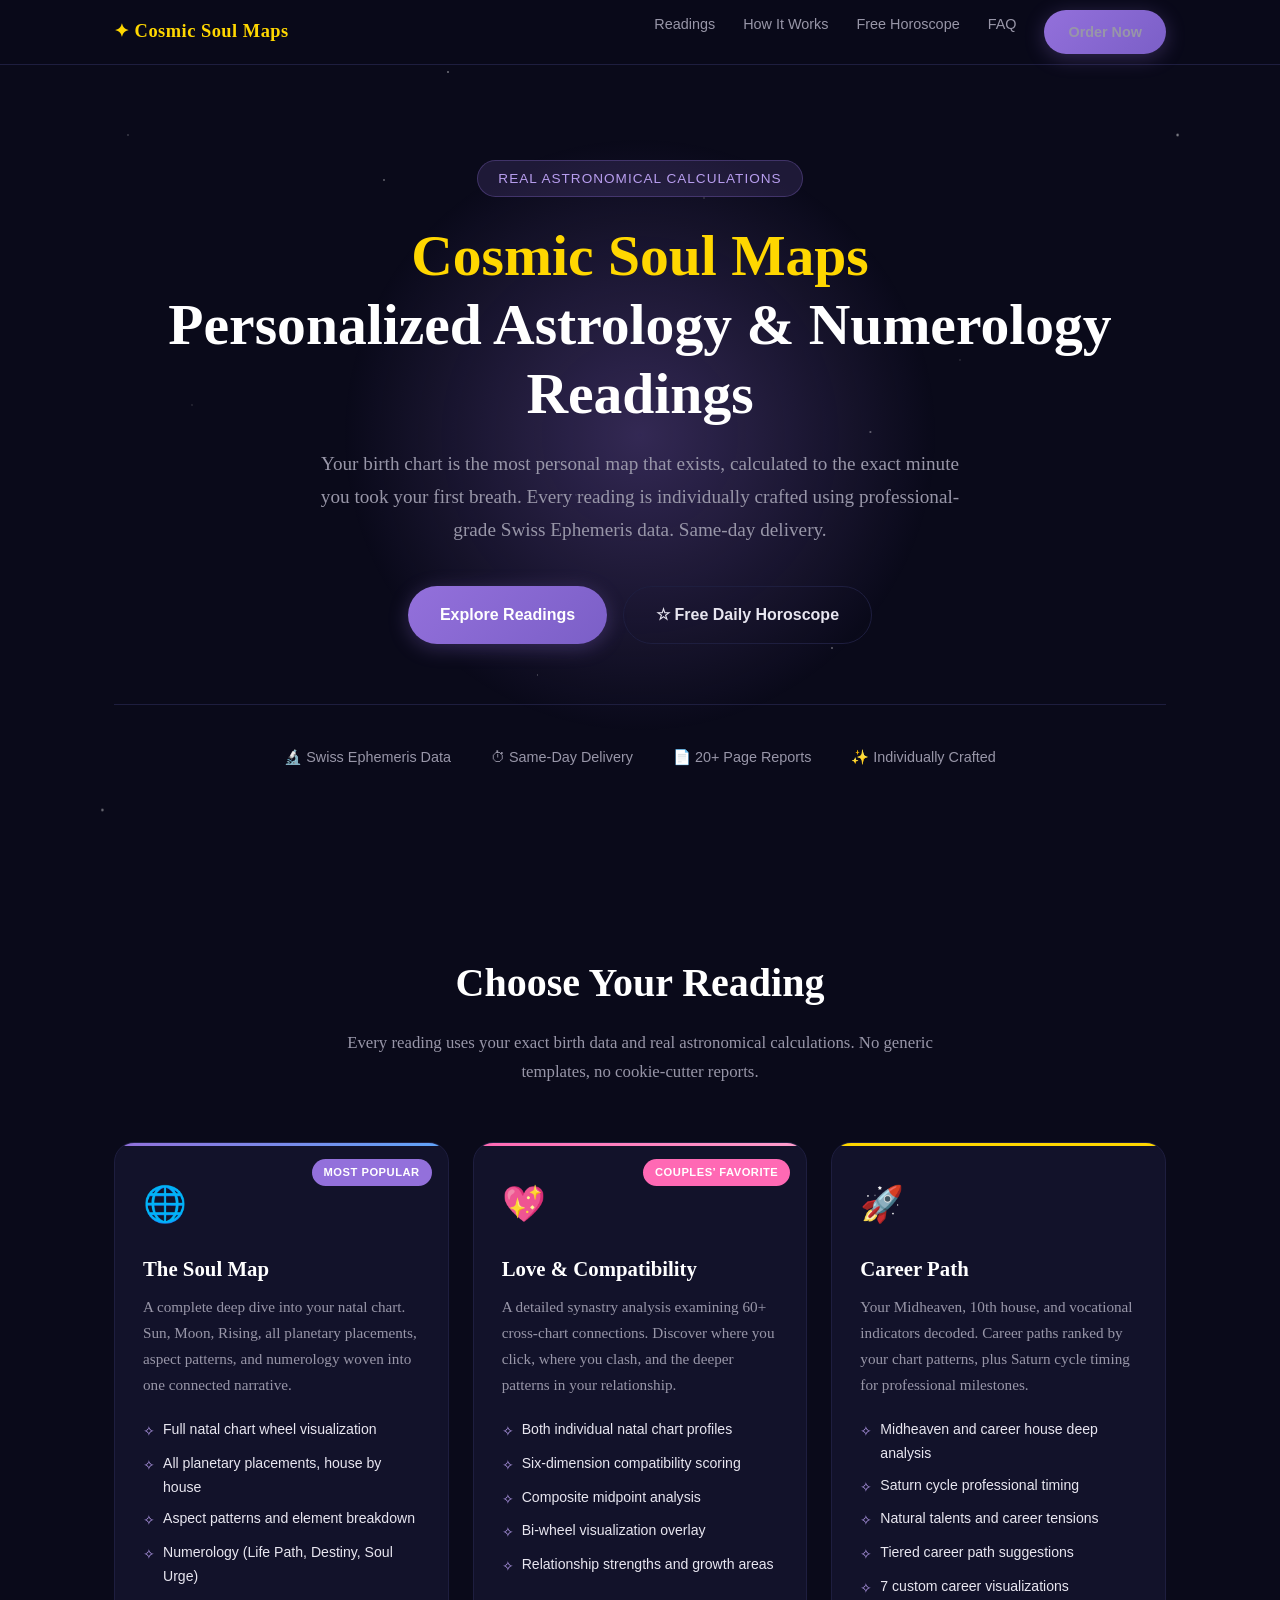
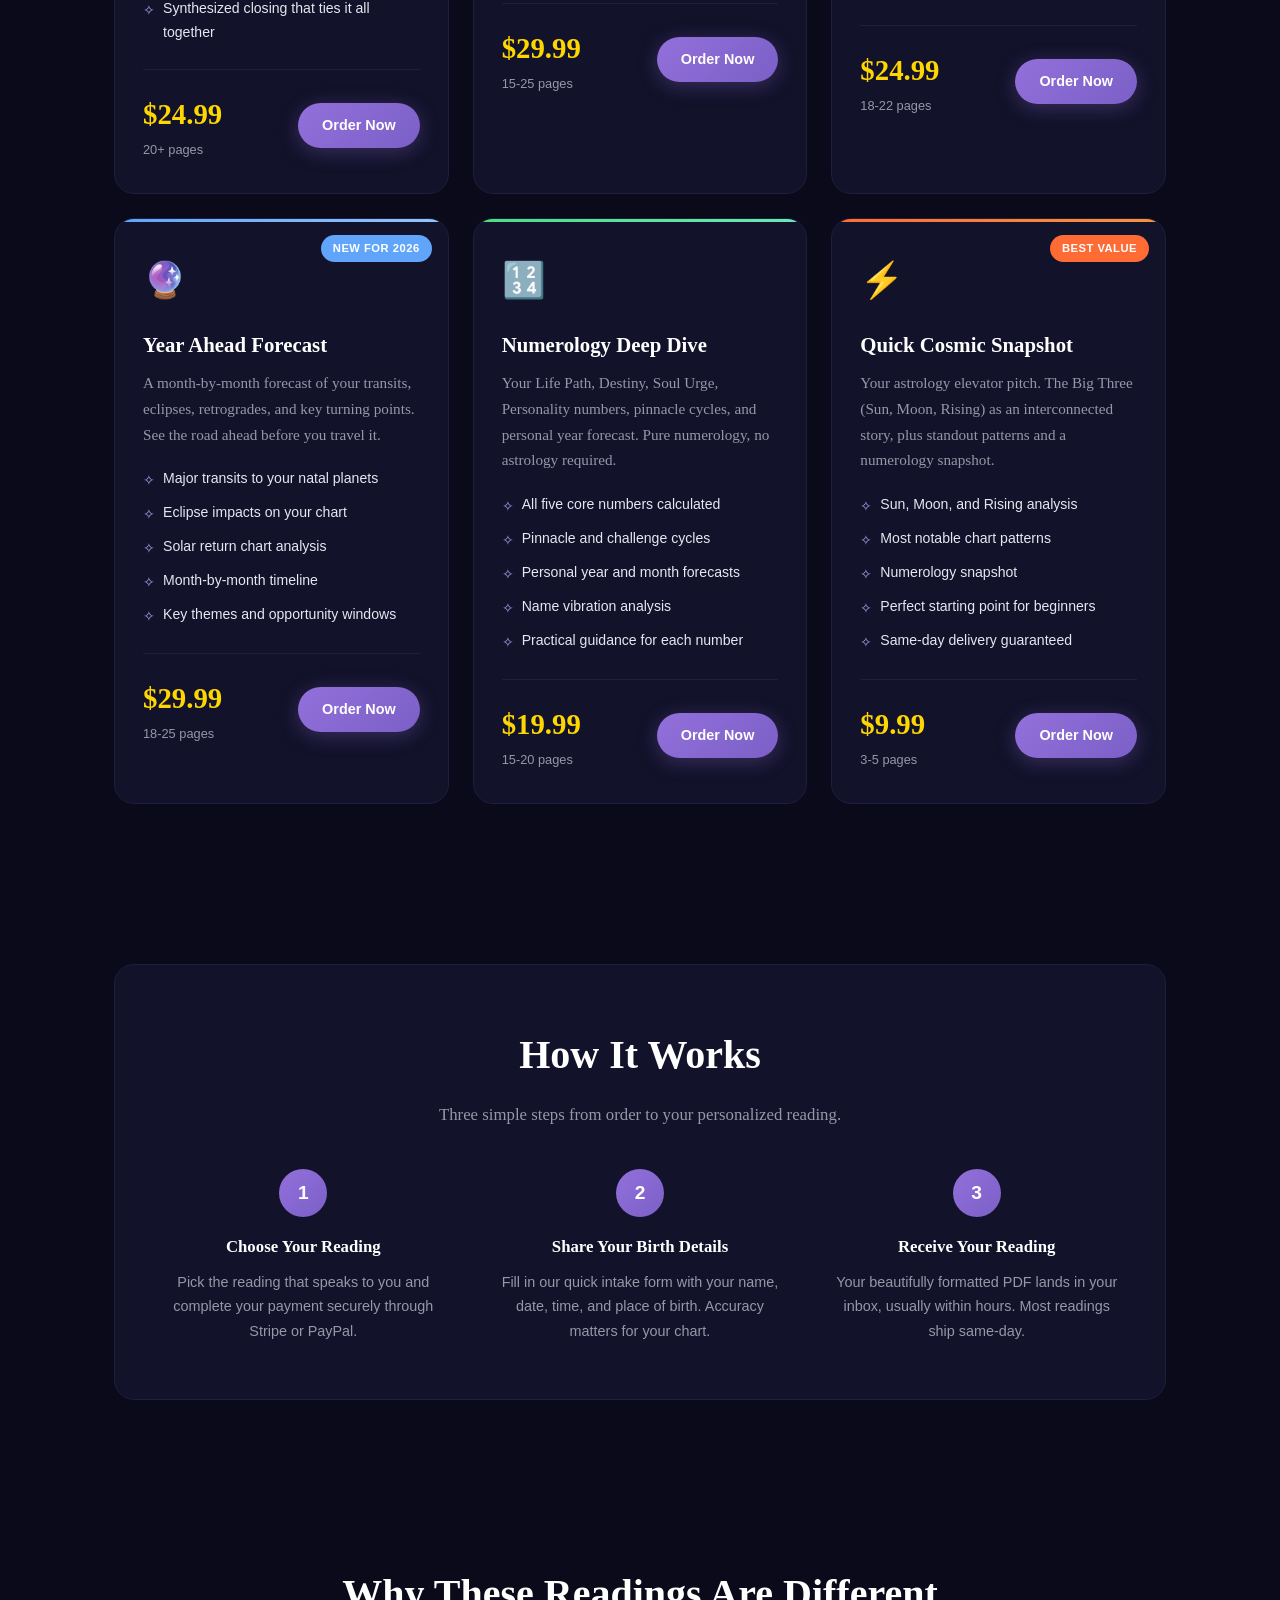
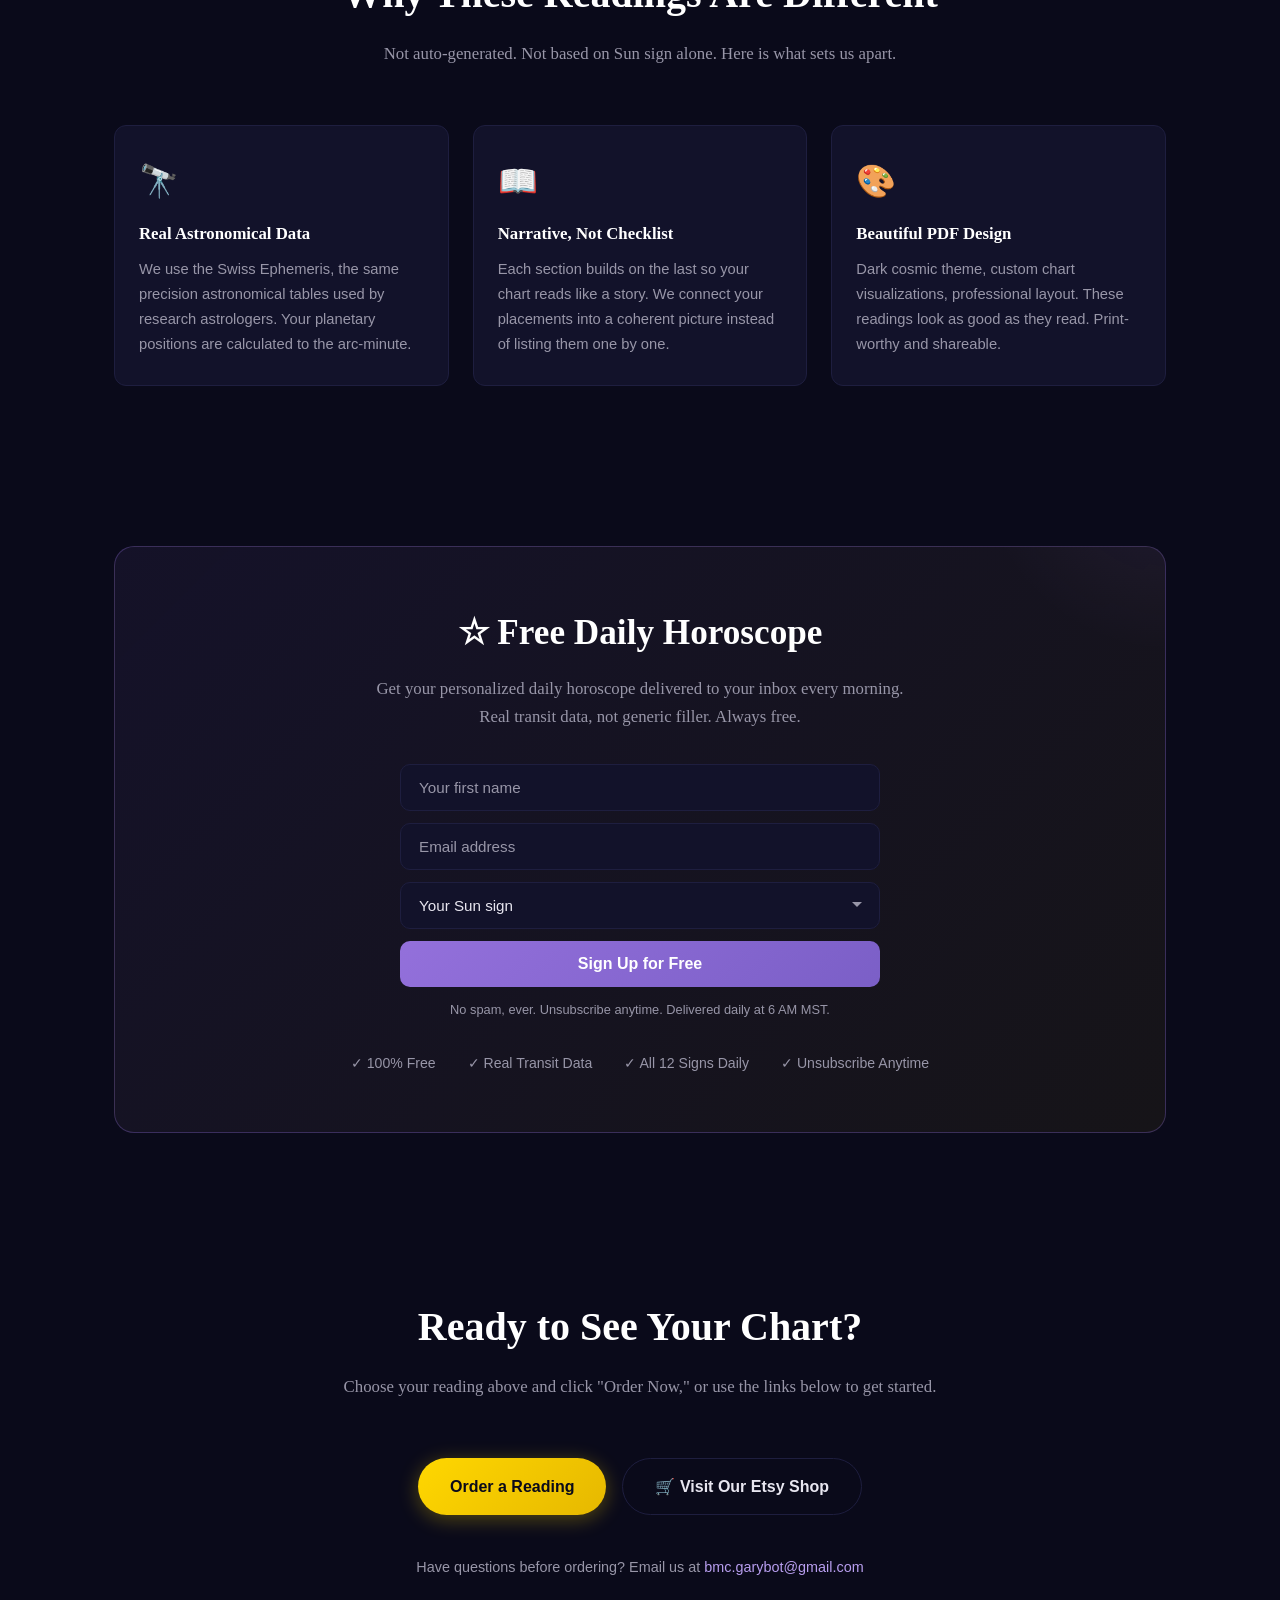
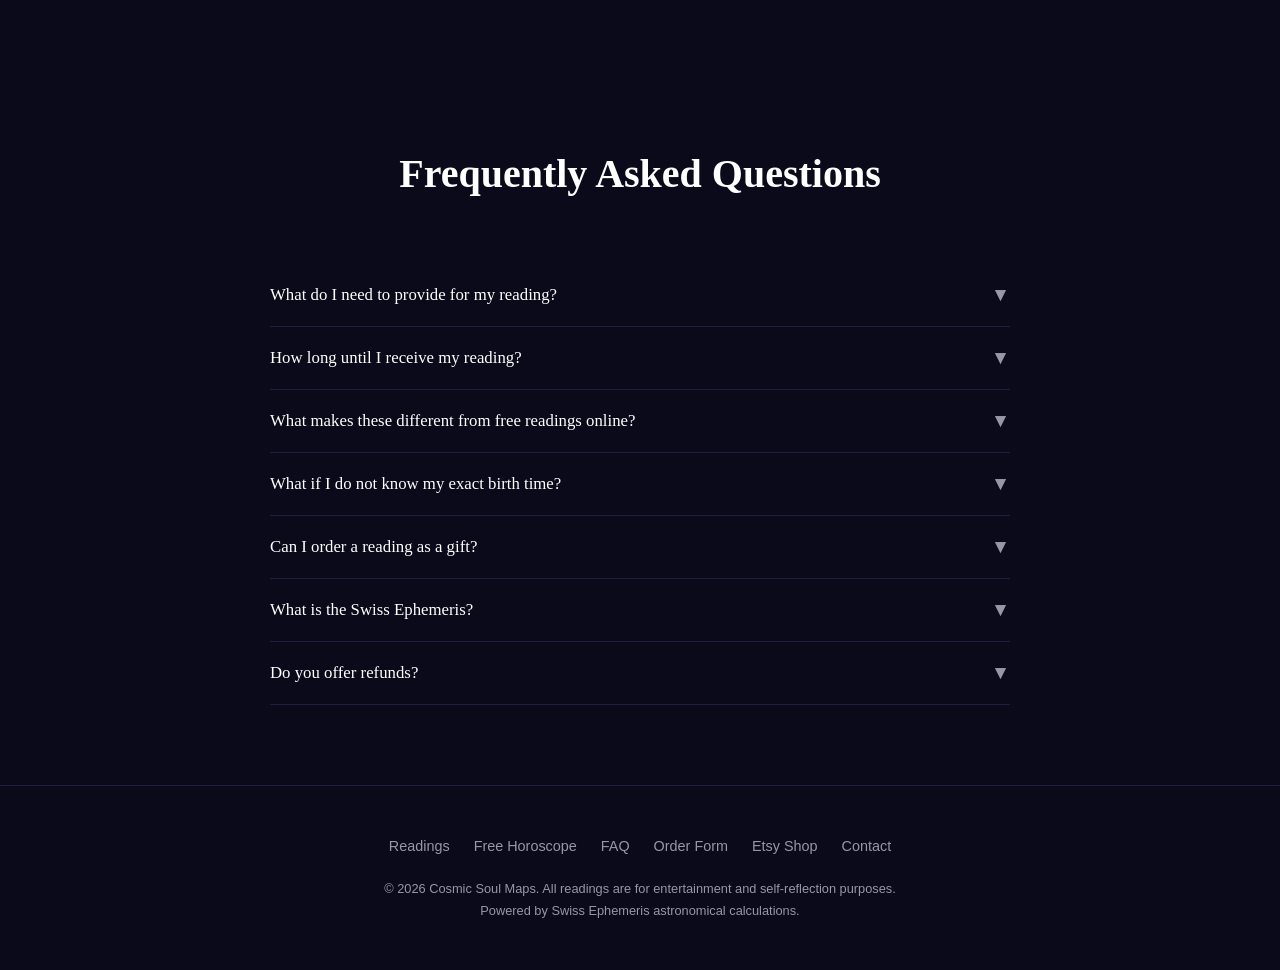
==== index.html @ 7f2060e8 "Fix: restore Etsy shop links (were incorrectly replaced with PayPal)" ====
<!DOCTYPE html>
<html lang="en">
<head>
    <meta charset="UTF-8">
    <meta name="viewport" content="width=device-width, initial-scale=1.0">
    <title>Cosmic Soul Maps | Personalized Astrology &amp; Numerology Readings</title>
    <meta name="description" content="Professional personalized astrology and numerology readings crafted with real Swiss Ephemeris calculations. Birth chart, career, love compatibility, year ahead forecasts, and numerology deep dives. Same-day PDF delivery.">
    <meta name="keywords" content="birth chart reading, natal chart reading, astrology reading, personalized birth chart, synastry reading, love compatibility astrology, career astrology reading, numerology reading, life path number, year ahead forecast, 2026 astrology, same day astrology reading">
    <meta name="author" content="Cosmic Soul Maps">
    <meta name="robots" content="index, follow">
    <meta property="og:title" content="Cosmic Soul Maps | Personalized Astrology &amp; Numerology Readings">
    <meta property="og:description" content="Professionally crafted, same-day personalized readings using real astronomical calculations.">
    <meta property="og:type" content="website">
    <meta property="og:url" content="https://bmcgarybot.github.io">
    <meta name="twitter:card" content="summary_large_image">
    <link rel="canonical" href="https://bmcgarybot.github.io">
    <script type="application/ld+json">{"@context":"https://schema.org","@type":"LocalBusiness","name":"Cosmic Soul Maps","url":"https://bmcgarybot.github.io","priceRange":"$9.99-$29.99"}</script>
    <link rel="stylesheet" href="style.css">
</head>
<body>
<div class="stars"></div>
<nav class="nav" id="nav">
    <div class="nav-inner">
        <a href="#" class="nav-logo">&#10022; Cosmic Soul Maps</a>
        <button class="nav-toggle" onclick="document.querySelector('.nav-links').classList.toggle('active')" aria-label="Menu">&#9776;</button>
        <ul class="nav-links">
            <li><a href="#readings">Readings</a></li>
            <li><a href="#how-it-works">How It Works</a></li>
            <li><a href="#horoscope">Free Horoscope</a></li>
            <li><a href="#faq">FAQ</a></li>
            <li><a href="#order" class="btn btn-primary btn-sm">Order Now</a></li>
        </ul>
    </div>
</nav>

<section class="hero">
    <div class="container">
        <div class="hero-badge">Real Astronomical Calculations</div>
        <h1><span class="gold">Cosmic Soul Maps</span><br>Personalized Astrology &amp; Numerology Readings</h1>
        <p class="hero-desc">Your birth chart is the most personal map that exists, calculated to the exact minute you took your first breath. Every reading is individually crafted using professional-grade Swiss Ephemeris data. Same-day delivery.</p>
        <div class="hero-cta">
            <a href="#readings" class="btn btn-primary">Explore Readings</a>
            <a href="#horoscope" class="btn btn-secondary">&#9734; Free Daily Horoscope</a>
        </div>
        <div class="trust-bar">
            <div class="trust-item">&#128300; Swiss Ephemeris Data</div>
            <div class="trust-item">&#9201; Same-Day Delivery</div>
            <div class="trust-item">&#128196; 20+ Page Reports</div>
            <div class="trust-item">&#10024; Individually Crafted</div>
        </div>
    </div>
</section>

<section id="readings">
<div class="container">
    <div class="section-header">
        <h2>Choose Your Reading</h2>
        <p>Every reading uses your exact birth data and real astronomical calculations. No generic templates, no cookie-cutter reports.</p>
    </div>
    <div class="products-grid">
        <div class="pc natal">
            <span class="badge badge-popular">Most Popular</span>
            <div class="pc-icon">&#127760;</div>
            <h3>The Soul Map</h3>
            <p class="pc-desc">A complete deep dive into your natal chart. Sun, Moon, Rising, all planetary placements, aspect patterns, and numerology woven into one connected narrative.</p>
            <ul class="pc-features">
                <li>Full natal chart wheel visualization</li>
                <li>All planetary placements, house by house</li>
                <li>Aspect patterns and element breakdown</li>
                <li>Numerology (Life Path, Destiny, Soul Urge)</li>
                <li>Synthesized closing that ties it all together</li>
            </ul>
            <div class="pc-footer">
                <div><span class="price">$24.99</span><div class="pages">20+ pages</div></div>
                <a href="#order" class="btn btn-primary btn-sm">Order Now</a>
            </div>
        </div>

        <div class="pc love">
            <span class="badge badge-couple">Couples&rsquo; Favorite</span>
            <div class="pc-icon">&#128150;</div>
            <h3>Love &amp; Compatibility</h3>
            <p class="pc-desc">A detailed synastry analysis examining 60+ cross-chart connections. Discover where you click, where you clash, and the deeper patterns in your relationship.</p>
            <ul class="pc-features">
                <li>Both individual natal chart profiles</li>
                <li>Six-dimension compatibility scoring</li>
                <li>Composite midpoint analysis</li>
                <li>Bi-wheel visualization overlay</li>
                <li>Relationship strengths and growth areas</li>
            </ul>
            <div class="pc-footer">
                <div><span class="price">$29.99</span><div class="pages">15-25 pages</div></div>
                <a href="#order" class="btn btn-primary btn-sm">Order Now</a>
            </div>
        </div>

        <div class="pc career">
            <div class="pc-icon">&#128640;</div>
            <h3>Career Path</h3>
            <p class="pc-desc">Your Midheaven, 10th house, and vocational indicators decoded. Career paths ranked by your chart patterns, plus Saturn cycle timing for professional milestones.</p>
            <ul class="pc-features">
                <li>Midheaven and career house deep analysis</li>
                <li>Saturn cycle professional timing</li>
                <li>Natural talents and career tensions</li>
                <li>Tiered career path suggestions</li>
                <li>7 custom career visualizations</li>
            </ul>
            <div class="pc-footer">
                <div><span class="price">$24.99</span><div class="pages">18-22 pages</div></div>
                <a href="#order" class="btn btn-primary btn-sm">Order Now</a>
            </div>
        </div>

        <div class="pc forecast">
            <span class="badge badge-new">New for 2026</span>
            <div class="pc-icon">&#128302;</div>
            <h3>Year Ahead Forecast</h3>
            <p class="pc-desc">A month-by-month forecast of your transits, eclipses, retrogrades, and key turning points. See the road ahead before you travel it.</p>
            <ul class="pc-features">
                <li>Major transits to your natal planets</li>
                <li>Eclipse impacts on your chart</li>
                <li>Solar return chart analysis</li>
                <li>Month-by-month timeline</li>
                <li>Key themes and opportunity windows</li>
            </ul>
            <div class="pc-footer">
                <div><span class="price">$29.99</span><div class="pages">18-25 pages</div></div>
                <a href="#order" class="btn btn-primary btn-sm">Order Now</a>
            </div>
        </div>

        <div class="pc numerology">
            <div class="pc-icon">&#128290;</div>
            <h3>Numerology Deep Dive</h3>
            <p class="pc-desc">Your Life Path, Destiny, Soul Urge, Personality numbers, pinnacle cycles, and personal year forecast. Pure numerology, no astrology required.</p>
            <ul class="pc-features">
                <li>All five core numbers calculated</li>
                <li>Pinnacle and challenge cycles</li>
                <li>Personal year and month forecasts</li>
                <li>Name vibration analysis</li>
                <li>Practical guidance for each number</li>
            </ul>
            <div class="pc-footer">
                <div><span class="price">$19.99</span><div class="pages">15-20 pages</div></div>
                <a href="#order" class="btn btn-primary btn-sm">Order Now</a>
            </div>
        </div>

        <div class="pc quick">
            <span class="badge badge-value">Best Value</span>
            <div class="pc-icon">&#9889;</div>
            <h3>Quick Cosmic Snapshot</h3>
            <p class="pc-desc">Your astrology elevator pitch. The Big Three (Sun, Moon, Rising) as an interconnected story, plus standout patterns and a numerology snapshot.</p>
            <ul class="pc-features">
                <li>Sun, Moon, and Rising analysis</li>
                <li>Most notable chart patterns</li>
                <li>Numerology snapshot</li>
                <li>Perfect starting point for beginners</li>
                <li>Same-day delivery guaranteed</li>
            </ul>
            <div class="pc-footer">
                <div><span class="price">$9.99</span><div class="pages">3-5 pages</div></div>
                <a href="#order" class="btn btn-primary btn-sm">Order Now</a>
            </div>
        </div>
    </div>
</div>
</section>

<section id="how-it-works">
<div class="container">
    <div class="hiw">
        <div class="section-header" style="margin-bottom:0">
            <h2>How It Works</h2>
            <p>Three simple steps from order to your personalized reading.</p>
        </div>
        <div class="steps">
            <div class="step">
                <div class="step-num">1</div>
                <h4>Choose Your Reading</h4>
                <p>Pick the reading that speaks to you and complete your payment securely through Stripe or PayPal.</p>
            </div>
            <div class="step">
                <div class="step-num">2</div>
                <h4>Share Your Birth Details</h4>
                <p>Fill in our quick intake form with your name, date, time, and place of birth. Accuracy matters for your chart.</p>
            </div>
            <div class="step">
                <div class="step-num">3</div>
                <h4>Receive Your Reading</h4>
                <p>Your beautifully formatted PDF lands in your inbox, usually within hours. Most readings ship same-day.</p>
            </div>
        </div>
    </div>
</div>
</section>

<section>
<div class="container">
    <div class="section-header">
        <h2>Why These Readings Are Different</h2>
        <p>Not auto-generated. Not based on Sun sign alone. Here is what sets us apart.</p>
    </div>
    <div class="why-grid">
        <div class="why-card">
            <div class="icon">&#128301;</div>
            <h4>Real Astronomical Data</h4>
            <p>We use the Swiss Ephemeris, the same precision astronomical tables used by research astrologers. Your planetary positions are calculated to the arc-minute.</p>
        </div>
        <div class="why-card">
            <div class="icon">&#128214;</div>
            <h4>Narrative, Not Checklist</h4>
            <p>Each section builds on the last so your chart reads like a story. We connect your placements into a coherent picture instead of listing them one by one.</p>
        </div>
        <div class="why-card">
            <div class="icon">&#127912;</div>
            <h4>Beautiful PDF Design</h4>
            <p>Dark cosmic theme, custom chart visualizations, professional layout. These readings look as good as they read. Print-worthy and shareable.</p>
        </div>
    </div>
</div>
</section>

<section id="horoscope">
<div class="container">
    <div class="hs">
        <h2>&#9734; Free Daily Horoscope</h2>
        <p class="subtitle">Get your personalized daily horoscope delivered to your inbox every morning. Real transit data, not generic filler. Always free.</p>
        <form class="hf" id="horoscopeForm" onsubmit="return submitHoroscope(event)">
            <div class="fr">
                <input type="text" name="name" placeholder="Your first name" required>
            </div>
            <div class="fr">
                <input type="email" name="email" placeholder="Email address" required>
            </div>
            <div class="fr">
                <select name="sign" required>
                    <option value="" disabled selected>Your Sun sign</option>
                    <option>Aries</option><option>Taurus</option><option>Gemini</option>
                    <option>Cancer</option><option>Leo</option><option>Virgo</option>
                    <option>Libra</option><option>Scorpio</option><option>Sagittarius</option>
                    <option>Capricorn</option><option>Aquarius</option><option>Pisces</option>
                </select>
            </div>
            <button type="submit" class="fsub" id="horoscopeBtn">Sign Up for Free</button>
            <p class="fnote">No spam, ever. Unsubscribe anytime. Delivered daily at 6 AM MST.</p>
        </form>
        <div class="fsucc" id="horoscopeSuccess">
            &#10024; You are in! Check your inbox tomorrow morning for your first personalized horoscope.
        </div>
        <div class="hperks">
            <span>&#10003; 100% Free</span>
            <span>&#10003; Real Transit Data</span>
            <span>&#10003; All 12 Signs Daily</span>
            <span>&#10003; Unsubscribe Anytime</span>
        </div>
    </div>
</div>
</section>

<section id="order">
<div class="container">
    <div class="section-header">
        <h2>Ready to See Your Chart?</h2>
        <p>Choose your reading above and click "Order Now," or use the links below to get started.</p>
    </div>
    <div style="display:flex;gap:16px;justify-content:center;flex-wrap:wrap;margin-bottom:40px">
        <a href="order.html" class="btn btn-gold">Order a Reading</a>
        <a href="https://www.etsy.com/shop/CosmicSoulMaps" target="_blank" rel="noopener" class="btn btn-secondary">&#128722; Visit Our Etsy Shop</a>
    </div>
    <p style="text-align:center;color:var(--text-dim);font-size:.9rem;font-family:-apple-system,BlinkMacSystemFont,'Segoe UI',sans-serif;">Have questions before ordering? Email us at <a href="mailto:bmc.garybot@gmail.com" style="color:var(--accent-light);text-decoration:none">bmc.garybot@gmail.com</a></p>
</div>
</section>

<section id="faq">
<div class="container">
    <div class="section-header">
        <h2>Frequently Asked Questions</h2>
    </div>
    <div class="faq-list">
        <div class="faq-item">
            <button class="faq-q" onclick="toggleFaq(this)">What do I need to provide for my reading? <span class="faq-arrow">&#9660;</span></button>
            <div class="faq-a"><div class="faq-ai">Your full birth name (first, middle, last), date of birth, exact time of birth (check your birth certificate!), and city/country of birth. For Love readings, we need the same details for both people. If you do not know your exact birth time, let us know and we will work with a noon chart.</div></div>
        </div>
        <div class="faq-item">
            <button class="faq-q" onclick="toggleFaq(this)">How long until I receive my reading? <span class="faq-arrow">&#9660;</span></button>
            <div class="faq-a"><div class="faq-ai">Most readings are delivered same-day, typically within a few hours. We guarantee delivery within 24 hours of receiving your complete birth details and payment confirmation.</div></div>
        </div>
        <div class="faq-item">
            <button class="faq-q" onclick="toggleFaq(this)">What makes these different from free readings online? <span class="faq-arrow">&#9660;</span></button>
            <div class="faq-a"><div class="faq-ai">Free online readings are auto-generated from your Sun sign alone. Our readings use your complete birth chart, calculated with the Swiss Ephemeris (professional-grade astronomical tables). Every placement, aspect, and house is analyzed and woven into a connected narrative. You get 20+ pages of personalized insight, not a paragraph of generic advice.</div></div>
        </div>
        <div class="faq-item">
            <button class="faq-q" onclick="toggleFaq(this)">What if I do not know my exact birth time? <span class="faq-arrow">&#9660;</span></button>
            <div class="faq-a"><div class="faq-ai">We can still create your reading using a noon chart (12:00 PM). Your Sun sign, planetary positions, and numerology will be accurate. The Moon sign and house placements may shift slightly, and we will note that in your reading. For the most accurate results, check your birth certificate or contact the hospital where you were born.</div></div>
        </div>
        <div class="faq-item">
            <button class="faq-q" onclick="toggleFaq(this)">Can I order a reading as a gift? <span class="faq-arrow">&#9660;</span></button>
            <div class="faq-a"><div class="faq-ai">Absolutely! Just provide the recipient's birth details instead of your own. Love &amp; Compatibility readings make especially popular anniversary, engagement, and Valentine's gifts. We can deliver the PDF to your email so you can forward it yourself.</div></div>
        </div>
        <div class="faq-item">
            <button class="faq-q" onclick="toggleFaq(this)">What is the Swiss Ephemeris? <span class="faq-arrow">&#9660;</span></button>
            <div class="faq-a"><div class="faq-ai">The Swiss Ephemeris is a high-precision astronomical calculation library developed by Astrodienst (astro.com). It computes planetary positions with arc-second accuracy going back thousands of years. It is the gold standard for professional astrological software and research. When we say your chart is calculated precisely, we mean it.</div></div>
        </div>
        <div class="faq-item">
            <button class="faq-q" onclick="toggleFaq(this)">Do you offer refunds? <span class="faq-arrow">&#9660;</span></button>
            <div class="faq-a"><div class="faq-ai">Because readings are personalized digital products created specifically for you, all sales are final. However, if you have questions about your reading or notice an error in your birth details, we are happy to clarify or correct the chart at no extra charge.</div></div>
        </div>
    </div>
</div>
</section>

<footer class="footer">
    <div class="container">
        <div class="footer-links">
            <a href="#readings">Readings</a>
            <a href="#horoscope">Free Horoscope</a>
            <a href="#faq">FAQ</a>
            <a href="order.html">Order Form</a>
            <a href="https://www.etsy.com/shop/CosmicSoulMaps" target="_blank" rel="noopener">Etsy Shop</a>
            <a href="mailto:bmc.garybot@gmail.com">Contact</a>
        </div>
        <p class="footer-copy">&copy; 2026 Cosmic Soul Maps. All readings are for entertainment and self-reflection purposes.<br>Powered by Swiss Ephemeris astronomical calculations.</p>
    </div>
</footer>

<script>
// FAQ toggle
function toggleFaq(btn) {
    const item = btn.parentElement;
    const answer = item.querySelector('.faq-a');
    const wasActive = item.classList.contains('active');
    document.querySelectorAll('.faq-item.active').forEach(i => {
        i.classList.remove('active');
        i.querySelector('.faq-a').style.maxHeight = '0';
    });
    if (!wasActive) {
        item.classList.add('active');
        answer.style.maxHeight = answer.scrollHeight + 'px';
    }
}

// Horoscope form submission (saves to Google Sheets via Apps Script)
function submitHoroscope(e) {
    e.preventDefault();
    const form = document.getElementById('horoscopeForm');
    const btn = document.getElementById('horoscopeBtn');
    const data = new FormData(form);
    btn.disabled = true;
    btn.textContent = 'Signing up...';

    // Post to Google Sheets via Apps Script web app
    const APPS_SCRIPT_URL = 'PLACEHOLDER_APPS_SCRIPT_URL';

    if (APPS_SCRIPT_URL === 'PLACEHOLDER_APPS_SCRIPT_URL') {
        // Fallback: show success and store locally until Apps Script is configured
        form.style.display = 'none';
        document.getElementById('horoscopeSuccess').style.display = 'block';
        console.log('Horoscope signup:', Object.fromEntries(data));
        return false;
    }

    fetch(APPS_SCRIPT_URL, {
        method: 'POST',
        body: data
    }).then(r => r.json()).then(result => {
        form.style.display = 'none';
        document.getElementById('horoscopeSuccess').style.display = 'block';
    }).catch(err => {
        btn.disabled = false;
        btn.textContent = 'Sign Up for Free';
        alert('Something went wrong. Please try again or email us at bmc.garybot@gmail.com');
    });
    return false;
}

// Nav scroll shadow
window.addEventListener('scroll', () => {
    document.getElementById('nav').classList.toggle('scrolled', window.scrollY > 10);
});

// Close mobile nav on link click
document.querySelectorAll('.nav-links a').forEach(a => {
    a.addEventListener('click', () => {
        document.querySelector('.nav-links').classList.remove('active');
    });
});
</script>
</body>
</html>
---- style.css ----
:root{--bg:#0a0a1a;--card-bg:#12122a;--card-border:#1e1e3f;--accent:#9370DB;--accent-light:#b89eef;--accent-glow:rgba(147,112,219,0.3);--accent-glow-strong:rgba(147,112,219,0.5);--text:#e8e6f0;--text-dim:#9896a8;--text-bright:#fff;--gold:#FFD700;--success:#4ade80;--pink:#ff69b4;--blue:#60a5fa;--fire:#ff6b35;--radius:12px;--radius-lg:20px}
*{margin:0;padding:0;box-sizing:border-box}
html{scroll-behavior:smooth}
body{font-family:'Georgia','Times New Roman',serif;background:var(--bg);color:var(--text);line-height:1.7;min-height:100vh;overflow-x:hidden}
.stars{position:fixed;top:0;left:0;right:0;bottom:0;pointer-events:none;z-index:0}
.stars::before,.stars::after{content:'';position:absolute;top:0;left:0;right:0;bottom:0}
.stars::before{background:radial-gradient(1px 1px at 10% 15%,rgba(255,255,255,.5),transparent),radial-gradient(1.5px 1.5px at 35% 8%,rgba(255,255,255,.6),transparent),radial-gradient(1px 1px at 45% 55%,rgba(255,255,255,.3),transparent),radial-gradient(1px 1px at 55% 22%,rgba(255,255,255,.4),transparent),radial-gradient(1.5px 1.5px at 65% 72%,rgba(255,255,255,.5),transparent),radial-gradient(1px 1px at 75% 40%,rgba(255,255,255,.3),transparent),radial-gradient(2px 2px at 92% 15%,rgba(255,255,255,.6),transparent);animation:twinkle 4s ease-in-out infinite alternate}
.stars::after{background:radial-gradient(1px 1px at 15% 45%,rgba(255,255,255,.3),transparent),radial-gradient(1.5px 1.5px at 30% 20%,rgba(255,255,255,.5),transparent),radial-gradient(1px 1px at 42% 75%,rgba(255,255,255,.4),transparent),radial-gradient(1.5px 1.5px at 68% 48%,rgba(255,255,255,.5),transparent),radial-gradient(2px 2px at 8% 90%,rgba(255,255,255,.5),transparent);animation:twinkle 5s ease-in-out infinite alternate-reverse}
@keyframes twinkle{0%{opacity:.6}100%{opacity:1}}
.container{position:relative;z-index:1;max-width:1100px;margin:0 auto;padding:0 24px}
section{padding:80px 0}

/* Nav */
.nav{position:fixed;top:0;left:0;right:0;z-index:100;background:rgba(10,10,26,.92);backdrop-filter:blur(12px);-webkit-backdrop-filter:blur(12px);border-bottom:1px solid var(--card-border);transition:box-shadow .3s}
.nav.scrolled{box-shadow:0 4px 30px rgba(0,0,0,.5)}
.nav-inner{max-width:1100px;margin:0 auto;padding:0 24px;display:flex;align-items:center;justify-content:space-between;height:64px}
.nav-logo{font-size:1.15rem;font-weight:bold;color:var(--gold);text-decoration:none;letter-spacing:.5px}
.nav-links{display:flex;gap:28px;list-style:none;font-family:-apple-system,BlinkMacSystemFont,'Segoe UI',sans-serif}
.nav-links a{color:var(--text-dim);text-decoration:none;font-size:.9rem;transition:color .2s}
.nav-links a:hover{color:var(--gold)}
.nav-toggle{display:none;background:none;border:none;color:var(--text);font-size:1.5rem;cursor:pointer;padding:8px}

/* Hero */
.hero{padding:160px 0 100px;text-align:center;position:relative}
.hero::before{content:'';position:absolute;top:50%;left:50%;transform:translate(-50%,-50%);width:600px;height:600px;background:radial-gradient(circle,var(--accent-glow) 0%,transparent 70%);border-radius:50%;pointer-events:none}
.hero-badge{display:inline-block;background:rgba(147,112,219,.15);border:1px solid var(--accent-glow);color:var(--accent-light);padding:6px 20px;border-radius:50px;font-size:.85rem;font-family:-apple-system,BlinkMacSystemFont,'Segoe UI',sans-serif;margin-bottom:24px;letter-spacing:1px;text-transform:uppercase}
.hero h1{font-size:clamp(2.2rem,5vw,3.6rem);line-height:1.2;color:var(--text-bright);margin-bottom:20px;position:relative}
.hero h1 .gold{color:var(--gold)}
.hero-desc{font-size:clamp(1rem,2vw,1.2rem);color:var(--text-dim);max-width:650px;margin:0 auto 40px}
.hero-cta{display:flex;gap:16px;justify-content:center;flex-wrap:wrap}

/* Buttons */
.btn{display:inline-flex;align-items:center;gap:8px;padding:14px 32px;border-radius:50px;font-size:1rem;font-family:-apple-system,BlinkMacSystemFont,'Segoe UI',sans-serif;font-weight:600;text-decoration:none;transition:all .3s ease;cursor:pointer;border:none}
.btn-primary{background:linear-gradient(135deg,var(--accent) 0%,#7b5fc7 100%);color:#fff;box-shadow:0 4px 20px var(--accent-glow)}
.btn-primary:hover{transform:translateY(-2px);box-shadow:0 6px 30px var(--accent-glow-strong)}
.btn-secondary{background:transparent;color:var(--text);border:1px solid var(--card-border)}
.btn-secondary:hover{border-color:var(--accent);color:var(--accent-light)}
.btn-gold{background:linear-gradient(135deg,var(--gold) 0%,#e6b800 100%);color:#0a0a1a;box-shadow:0 4px 20px rgba(255,215,0,.3)}
.btn-gold:hover{transform:translateY(-2px);box-shadow:0 6px 30px rgba(255,215,0,.4)}
.btn-sm{padding:10px 24px;font-size:.9rem}

/* Trust bar */
.trust-bar{display:flex;justify-content:center;gap:40px;flex-wrap:wrap;margin-top:60px;padding-top:40px;border-top:1px solid var(--card-border);font-family:-apple-system,BlinkMacSystemFont,'Segoe UI',sans-serif}
.trust-item{display:flex;align-items:center;gap:10px;font-size:.9rem;color:var(--text-dim)}

/* Section headers */
.section-header{text-align:center;margin-bottom:56px}
.section-header h2{font-size:clamp(1.8rem,3.5vw,2.5rem);color:var(--text-bright);margin-bottom:12px}
.section-header p{color:var(--text-dim);font-size:1.05rem;max-width:600px;margin:0 auto}

/* Product cards */
.products-grid{display:grid;grid-template-columns:repeat(auto-fit,minmax(320px,1fr));gap:24px}
.pc{background:var(--card-bg);border:1px solid var(--card-border);border-radius:var(--radius-lg);padding:32px 28px;transition:all .3s ease;position:relative;overflow:hidden}
.pc:hover{border-color:var(--accent);transform:translateY(-4px);box-shadow:0 12px 40px rgba(0,0,0,.4)}
.pc::before{content:'';position:absolute;top:0;left:0;right:0;height:3px;border-radius:var(--radius-lg) var(--radius-lg) 0 0}
.pc.natal::before{background:linear-gradient(90deg,var(--accent),var(--blue))}
.pc.love::before{background:linear-gradient(90deg,var(--pink),#ff9ecd)}
.pc.career::before{background:linear-gradient(90deg,var(--gold),#ffd700)}
.pc.forecast::before{background:linear-gradient(90deg,var(--blue),#93c5fd)}
.pc.numerology::before{background:linear-gradient(90deg,var(--success),#6ee7b7)}
.pc.quick::before{background:linear-gradient(90deg,var(--fire),#fb923c)}
.badge{position:absolute;top:16px;right:16px;padding:4px 12px;border-radius:50px;font-size:.7rem;font-family:-apple-system,BlinkMacSystemFont,'Segoe UI',sans-serif;font-weight:700;text-transform:uppercase;letter-spacing:.5px}
.badge-popular{background:var(--accent);color:#fff}
.badge-couple{background:var(--pink);color:#fff}
.badge-new{background:var(--blue);color:#fff}
.badge-value{background:var(--fire);color:#fff}
.pc-icon{font-size:2.2rem;margin-bottom:16px}
.pc h3{font-size:1.3rem;color:var(--text-bright);margin-bottom:8px}
.pc-desc{color:var(--text-dim);font-size:.95rem;margin-bottom:16px;min-height:72px}
.pc-features{list-style:none;margin-bottom:20px;font-family:-apple-system,BlinkMacSystemFont,'Segoe UI',sans-serif;font-size:.88rem}
.pc-features li{padding:4px 0;color:var(--text);display:flex;align-items:flex-start;gap:8px}
.pc-features li::before{content:'\2727';color:var(--accent-light);flex-shrink:0;margin-top:2px}
.pc-footer{display:flex;align-items:center;justify-content:space-between;margin-top:20px;padding-top:20px;border-top:1px solid var(--card-border)}
.price{font-size:1.8rem;font-weight:bold;color:var(--gold)}
.pages{font-size:.8rem;color:var(--text-dim);font-family:-apple-system,BlinkMacSystemFont,'Segoe UI',sans-serif}

/* How it works */
.hiw{background:var(--card-bg);border-radius:var(--radius-lg);border:1px solid var(--card-border);padding:56px 40px}
.steps{display:grid;grid-template-columns:repeat(auto-fit,minmax(220px,1fr));gap:40px;margin-top:40px}
.step{text-align:center}
.step-num{display:inline-flex;align-items:center;justify-content:center;width:48px;height:48px;border-radius:50%;background:linear-gradient(135deg,var(--accent) 0%,#7b5fc7 100%);color:#fff;font-size:1.2rem;font-weight:bold;font-family:-apple-system,BlinkMacSystemFont,'Segoe UI',sans-serif;margin-bottom:16px}
.step h4{color:var(--text-bright);margin-bottom:8px;font-size:1.05rem}
.step p{color:var(--text-dim);font-size:.9rem;font-family:-apple-system,BlinkMacSystemFont,'Segoe UI',sans-serif}

/* Why different */
.why-grid{display:grid;grid-template-columns:repeat(auto-fit,minmax(280px,1fr));gap:24px}
.why-card{background:var(--card-bg);border:1px solid var(--card-border);border-radius:var(--radius);padding:28px 24px}
.why-card .icon{font-size:2rem;margin-bottom:12px}
.why-card h4{color:var(--text-bright);margin-bottom:8px;font-size:1.05rem}
.why-card p{color:var(--text-dim);font-size:.92rem;font-family:-apple-system,BlinkMacSystemFont,'Segoe UI',sans-serif}

/* Horoscope section */
.hs{background:linear-gradient(135deg,rgba(147,112,219,.08) 0%,rgba(255,215,0,.05) 100%);border:1px solid var(--accent-glow);border-radius:var(--radius-lg);padding:56px 40px;text-align:center;position:relative;overflow:hidden}
.hs::before{content:'';position:absolute;top:-50%;right:-20%;width:400px;height:400px;background:radial-gradient(circle,rgba(147,112,219,.1) 0%,transparent 70%);border-radius:50%;pointer-events:none}
.hs h2{font-size:clamp(1.6rem,3vw,2.2rem);color:var(--text-bright);margin-bottom:12px}
.hs .subtitle{color:var(--text-dim);font-size:1.05rem;max-width:560px;margin:0 auto 32px}
.hf{max-width:480px;margin:0 auto}
.fr{display:flex;gap:12px;margin-bottom:12px}
.fr input,.fr select{flex:1;padding:14px 18px;border-radius:10px;border:1px solid var(--card-border);background:var(--card-bg);color:var(--text);font-size:.95rem;font-family:-apple-system,BlinkMacSystemFont,'Segoe UI',sans-serif;outline:none;transition:border-color .2s}
.fr input:focus,.fr select:focus{border-color:var(--accent)}
.fr input::placeholder{color:var(--text-dim)}
.fr select{cursor:pointer;appearance:none;-webkit-appearance:none;background-image:url("data:image/svg+xml,%3Csvg xmlns='http://www.w3.org/2000/svg' width='12' height='12' viewBox='0 0 12 12'%3E%3Cpath fill='%239896a8' d='M6 8L1 3h10z'/%3E%3C/svg%3E");background-repeat:no-repeat;background-position:right 16px center;padding-right:40px}
.fr select option{background:var(--card-bg);color:var(--text)}
.fsub{width:100%;padding:14px;border-radius:10px;border:none;background:linear-gradient(135deg,var(--accent) 0%,#7b5fc7 100%);color:#fff;font-size:1rem;font-weight:600;font-family:-apple-system,BlinkMacSystemFont,'Segoe UI',sans-serif;cursor:pointer;transition:all .3s}
.fsub:hover{transform:translateY(-2px);box-shadow:0 6px 24px var(--accent-glow-strong)}
.fsub:disabled{opacity:.6;cursor:not-allowed;transform:none}
.fnote{font-size:.8rem;color:var(--text-dim);margin-top:12px;font-family:-apple-system,BlinkMacSystemFont,'Segoe UI',sans-serif}
.fsucc{display:none;padding:20px;background:rgba(74,222,128,.1);border:1px solid rgba(74,222,128,.3);border-radius:10px;color:var(--success);margin-top:16px;font-family:-apple-system,BlinkMacSystemFont,'Segoe UI',sans-serif}
.hperks{display:flex;gap:32px;justify-content:center;flex-wrap:wrap;margin-top:32px;font-family:-apple-system,BlinkMacSystemFont,'Segoe UI',sans-serif;font-size:.88rem;color:var(--text-dim)}
.hperks span{display:flex;align-items:center;gap:6px}

/* FAQ */
.faq-list{max-width:740px;margin:0 auto}
.faq-item{border-bottom:1px solid var(--card-border)}
.faq-q{width:100%;background:none;border:none;color:var(--text-bright);font-family:'Georgia','Times New Roman',serif;font-size:1.05rem;text-align:left;padding:20px 0;cursor:pointer;display:flex;justify-content:space-between;align-items:center;transition:color .2s}
.faq-q:hover{color:var(--accent-light)}
.faq-arrow{font-size:1.2rem;transition:transform .3s;color:var(--text-dim)}
.faq-item.active .faq-arrow{transform:rotate(180deg)}
.faq-a{max-height:0;overflow:hidden;transition:max-height .3s ease}
.faq-ai{padding:0 0 20px;color:var(--text-dim);font-size:.95rem;font-family:-apple-system,BlinkMacSystemFont,'Segoe UI',sans-serif;line-height:1.7}

/* Footer */
.footer{padding:48px 0;border-top:1px solid var(--card-border);text-align:center}
.footer-links{display:flex;gap:24px;justify-content:center;flex-wrap:wrap;margin-bottom:20px}
.footer-links a{color:var(--text-dim);text-decoration:none;font-size:.9rem;font-family:-apple-system,BlinkMacSystemFont,'Segoe UI',sans-serif;transition:color .2s}
.footer-links a:hover{color:var(--accent-light)}
.footer-copy{color:var(--text-dim);font-size:.8rem;font-family:-apple-system,BlinkMacSystemFont,'Segoe UI',sans-serif}
.footer-copy a{color:var(--accent-light);text-decoration:none}

/* Order form page styles */
.order-form{max-width:640px;margin:0 auto}
.form-group{margin-bottom:20px}
.form-group label{display:block;color:var(--text-bright);font-size:.95rem;margin-bottom:8px;font-family:-apple-system,BlinkMacSystemFont,'Segoe UI',sans-serif}
.form-group .helper{font-size:.8rem;color:var(--text-dim);margin-top:4px;font-family:-apple-system,BlinkMacSystemFont,'Segoe UI',sans-serif}
.form-group input,.form-group select,.form-group textarea{width:100%;padding:14px 18px;border-radius:10px;border:1px solid var(--card-border);background:var(--card-bg);color:var(--text);font-size:.95rem;font-family:-apple-system,BlinkMacSystemFont,'Segoe UI',sans-serif;outline:none;transition:border-color .2s}
.form-group input:focus,.form-group select:focus,.form-group textarea:focus{border-color:var(--accent)}
.form-group textarea{min-height:100px;resize:vertical}
.form-group select{cursor:pointer;appearance:none;-webkit-appearance:none;background-image:url("data:image/svg+xml,%3Csvg xmlns='http://www.w3.org/2000/svg' width='12' height='12' viewBox='0 0 12 12'%3E%3Cpath fill='%239896a8' d='M6 8L1 3h10z'/%3E%3C/svg%3E");background-repeat:no-repeat;background-position:right 16px center;padding-right:40px}
.partner-section{display:none;border:1px solid var(--card-border);border-radius:var(--radius);padding:24px;margin:20px 0;background:rgba(255,105,180,.05)}
.partner-section.visible{display:block}
.forecast-section{display:none;border:1px solid var(--card-border);border-radius:var(--radius);padding:24px;margin:20px 0;background:rgba(96,165,250,.05)}
.forecast-section.visible{display:block}
.form-divider{border:none;border-top:1px solid var(--card-border);margin:32px 0}

/* Mobile */
@media(max-width:768px){
.nav-links{display:none;flex-direction:column;position:absolute;top:64px;left:0;right:0;background:rgba(10,10,26,.98);padding:24px;gap:20px;border-bottom:1px solid var(--card-border)}
.nav-links.active{display:flex}
.nav-toggle{display:block}
.hero{padding:120px 0 70px}
.hero::before{width:300px;height:300px}
section{padding:60px 0}
.products-grid{grid-template-columns:1fr}
.hiw{padding:36px 24px}
.hs{padding:36px 24px}
.fr{flex-direction:column}
.trust-bar{gap:20px}
.hperks{flex-direction:column;align-items:center;gap:16px}
}
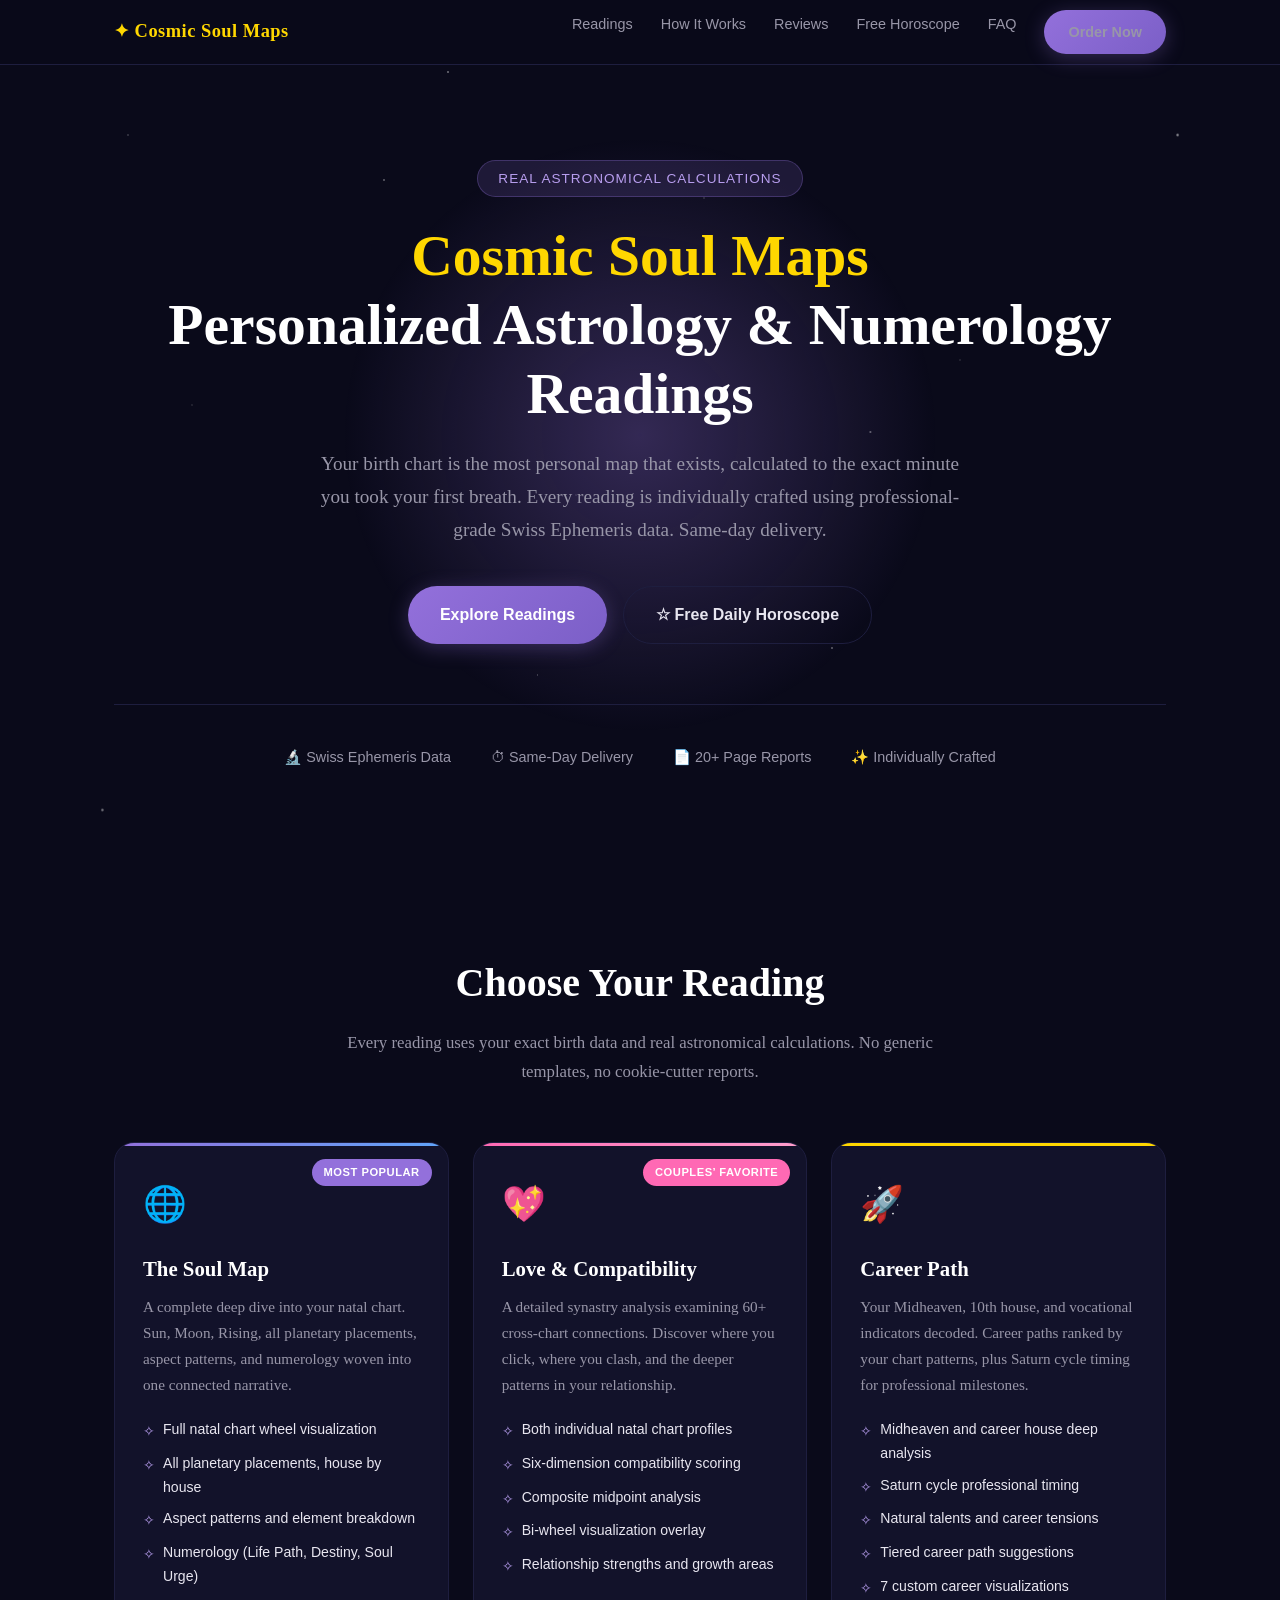
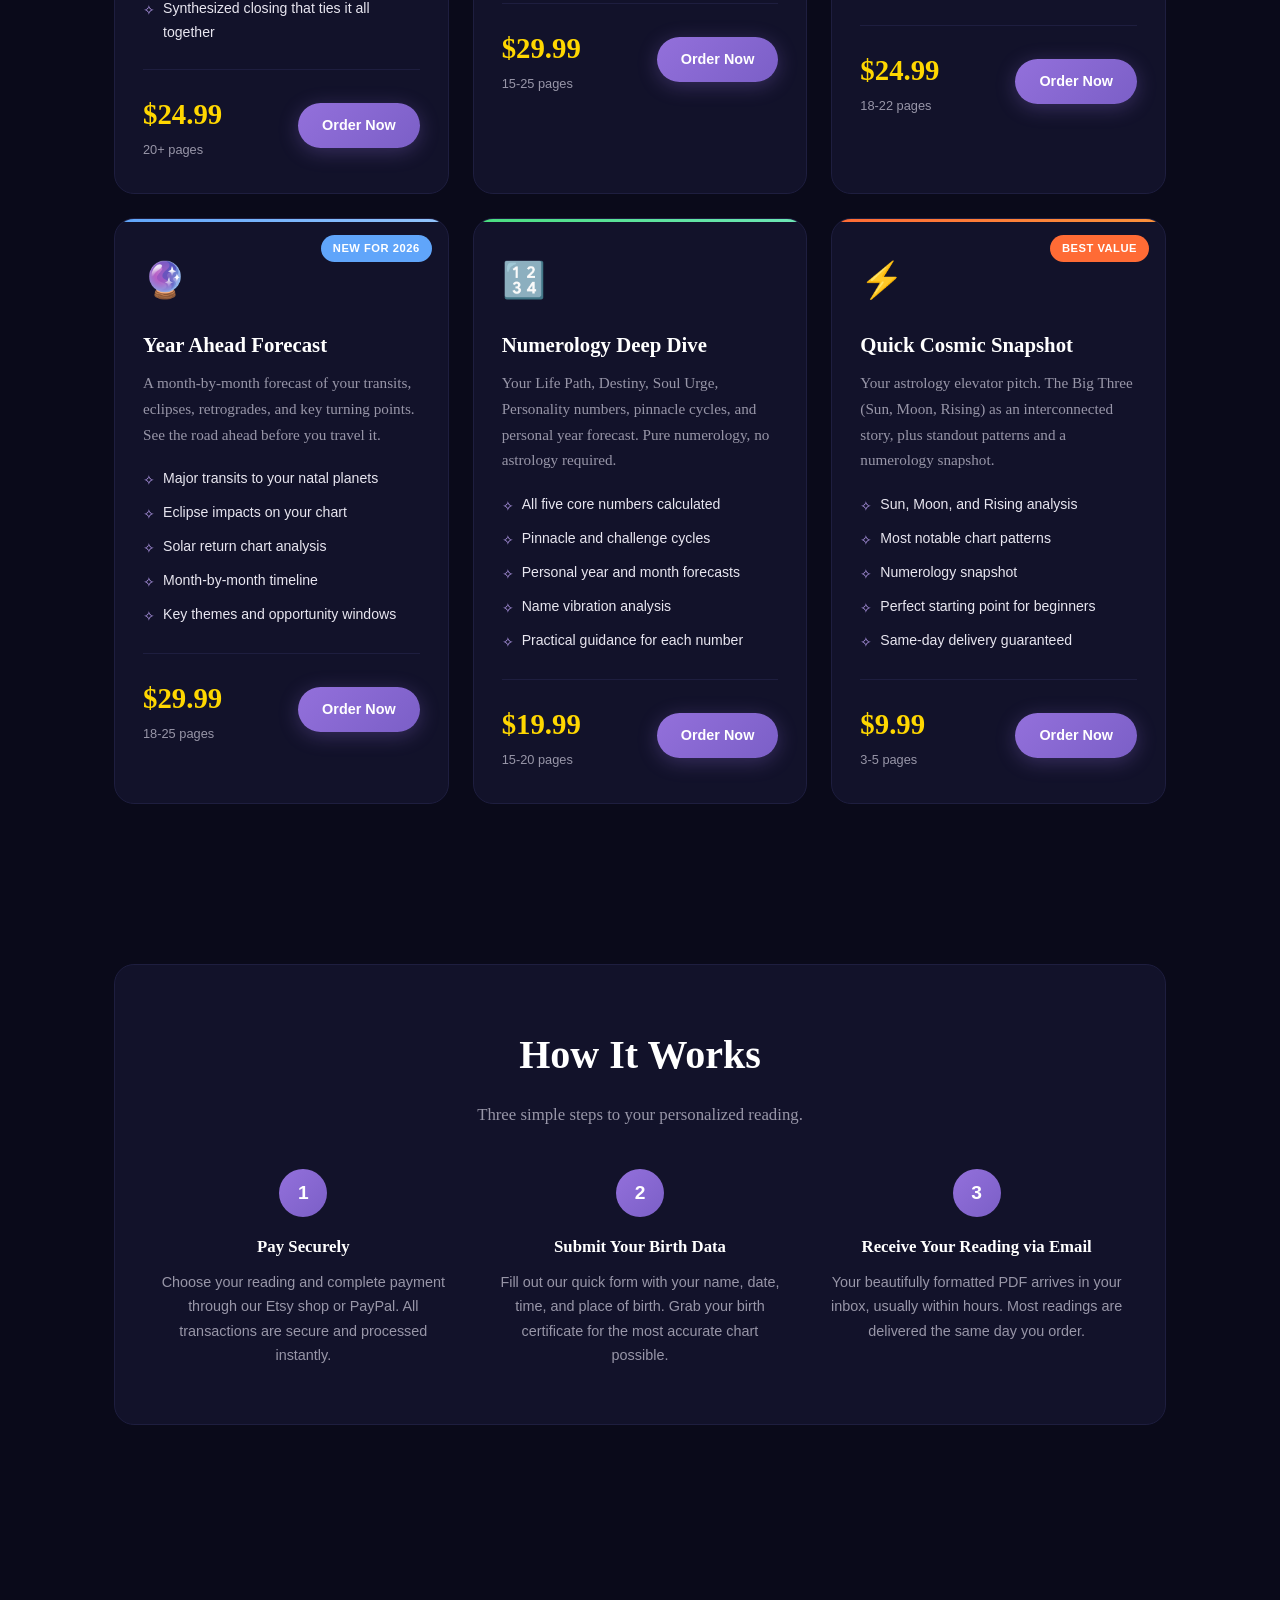
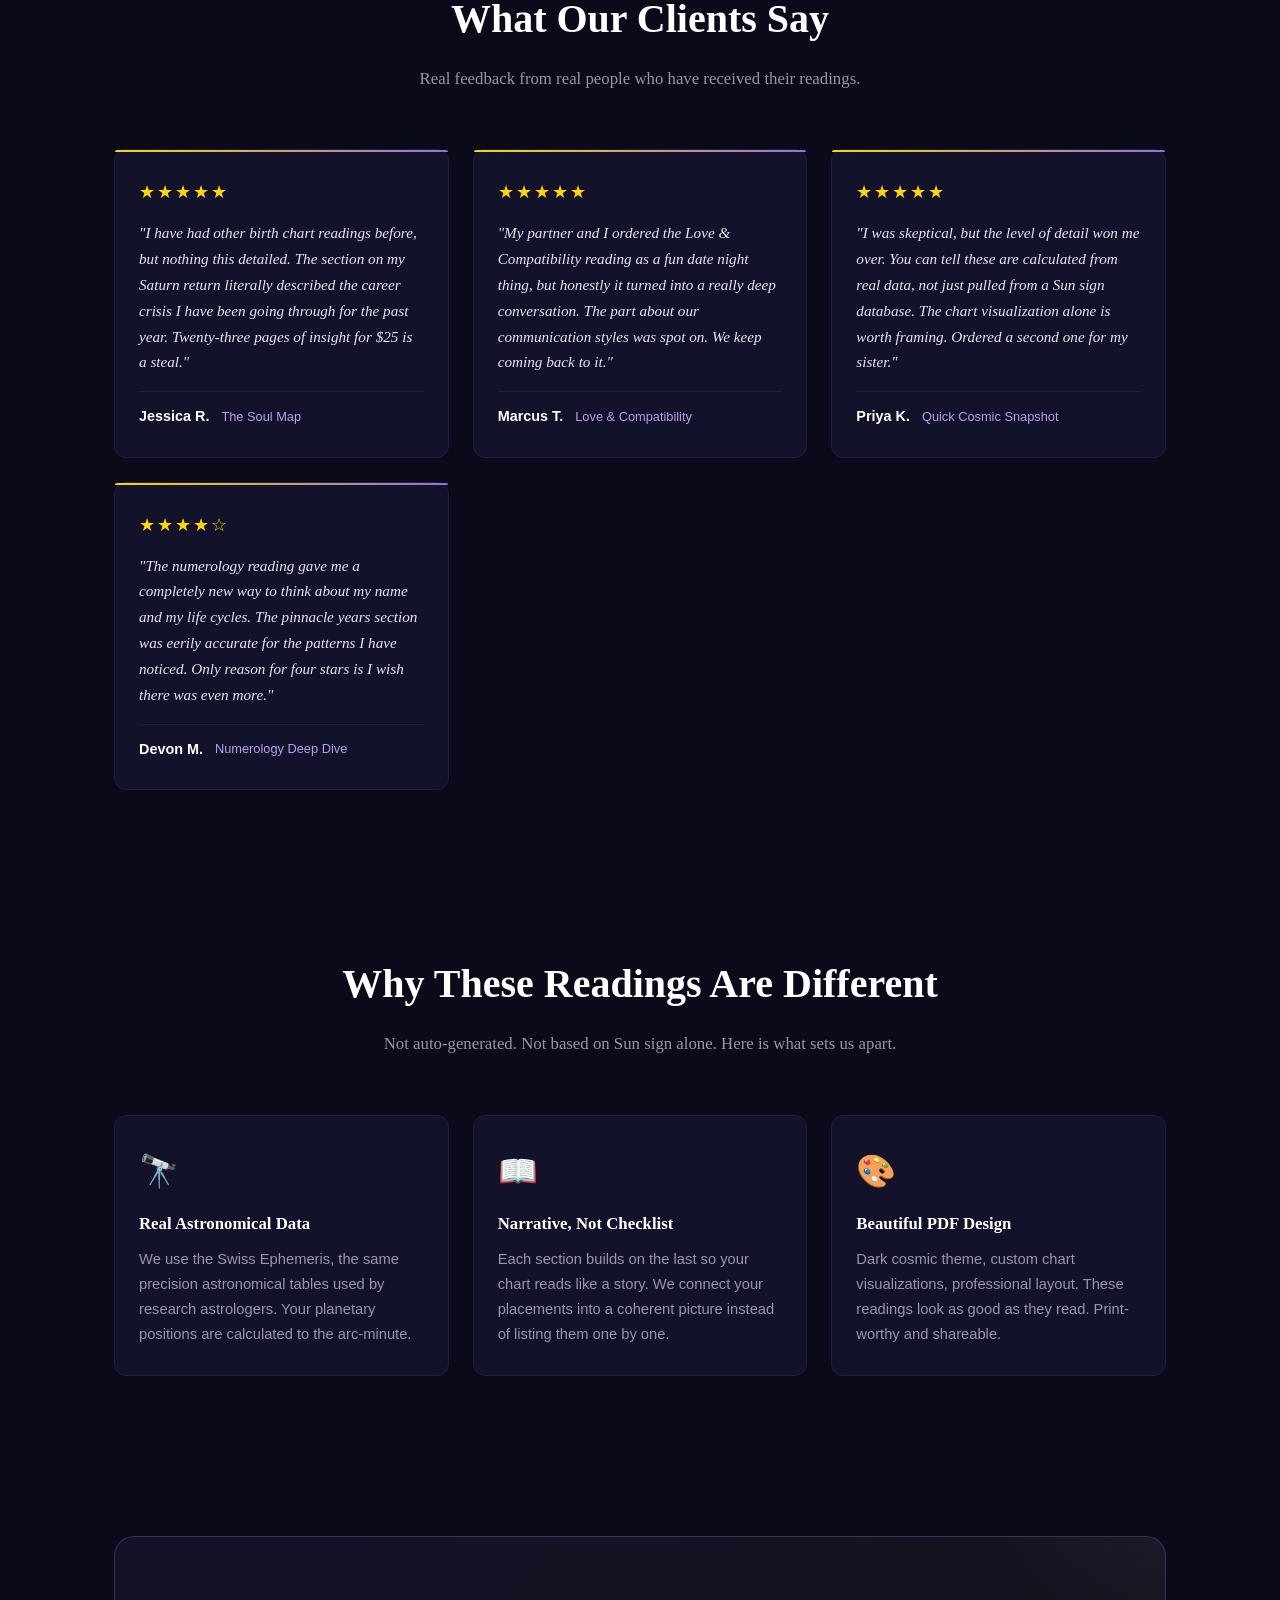
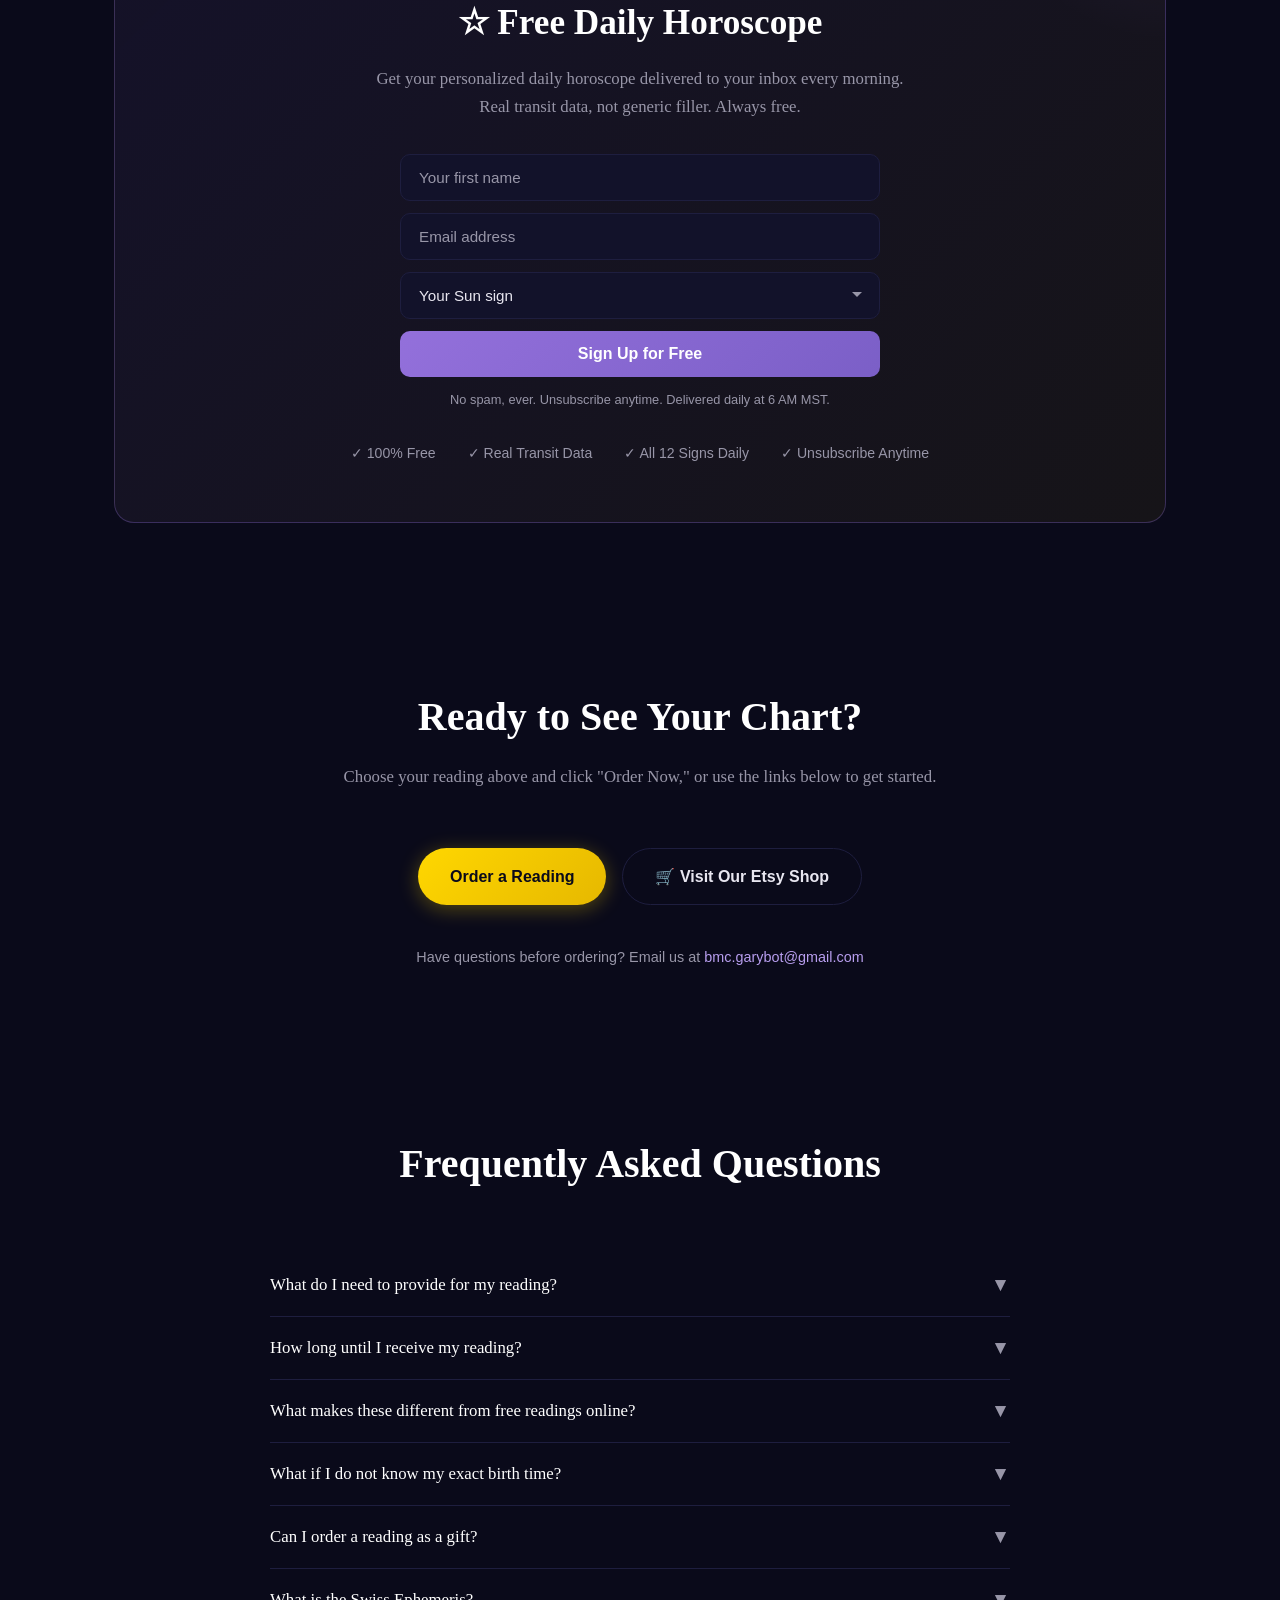
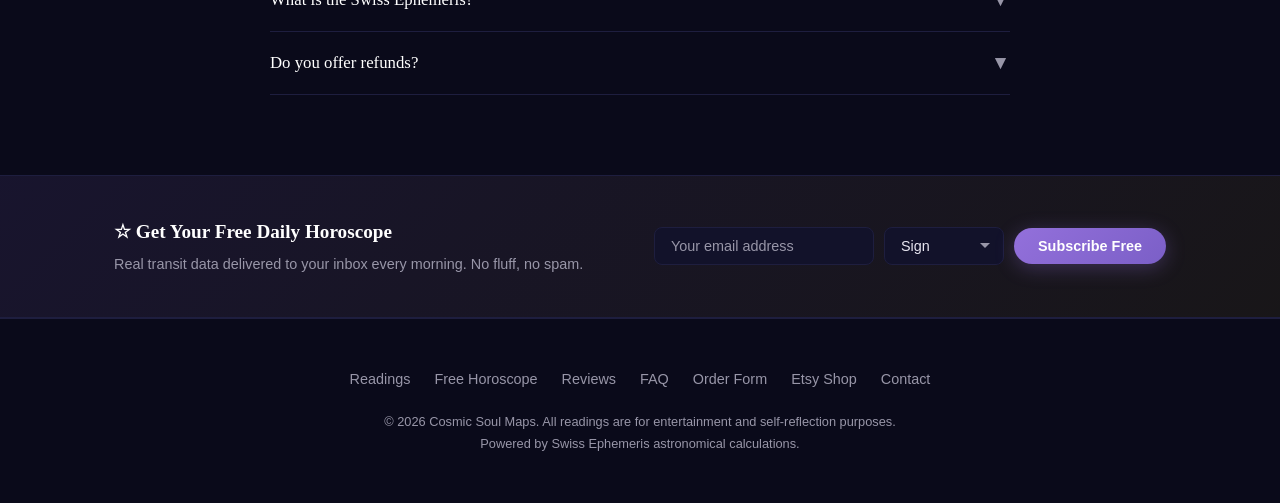
==== commit 696a8b38: "SEO, testimonials, email capture, favicon, mobile polish, sitemap - Full SEO meta tags on all pages " ====
--- a/index.html
+++ b/index.html
@@ -8,27 +8,98 @@
     <meta name="keywords" content="birth chart reading, natal chart reading, astrology reading, personalized birth chart, synastry reading, love compatibility astrology, career astrology reading, numerology reading, life path number, year ahead forecast, 2026 astrology, same day astrology reading">
     <meta name="author" content="Cosmic Soul Maps">
     <meta name="robots" content="index, follow">
+
+    <!-- Open Graph -->
     <meta property="og:title" content="Cosmic Soul Maps | Personalized Astrology &amp; Numerology Readings">
-    <meta property="og:description" content="Professionally crafted, same-day personalized readings using real astronomical calculations.">
+    <meta property="og:description" content="Professionally crafted, same-day personalized readings using real astronomical calculations. Birth charts, love compatibility, career guidance, and more.">
     <meta property="og:type" content="website">
-    <meta property="og:url" content="https://bmcgarybot.github.io">
+    <meta property="og:url" content="https://mycosmicsoulmap.com/">
+    <meta property="og:site_name" content="Cosmic Soul Maps">
+    <meta property="og:locale" content="en_US">
+
+    <!-- Twitter Card -->
     <meta name="twitter:card" content="summary_large_image">
-    <link rel="canonical" href="https://bmcgarybot.github.io">
-    <script type="application/ld+json">{"@context":"https://schema.org","@type":"LocalBusiness","name":"Cosmic Soul Maps","url":"https://bmcgarybot.github.io","priceRange":"$9.99-$29.99"}</script>
+    <meta name="twitter:title" content="Cosmic Soul Maps | Personalized Astrology &amp; Numerology Readings">
+    <meta name="twitter:description" content="Same-day personalized astrology and numerology readings using real Swiss Ephemeris calculations.">
+
+    <link rel="canonical" href="https://mycosmicsoulmap.com/">
+    <link rel="icon" type="image/svg+xml" href="favicon.svg">
+    <link rel="sitemap" type="application/xml" href="sitemap.xml">
+
+    <!-- Structured Data -->
+    <script type="application/ld+json">
+    {
+        "@context": "https://schema.org",
+        "@type": "ProfessionalService",
+        "name": "Cosmic Soul Maps",
+        "url": "https://mycosmicsoulmap.com/",
+        "description": "Professional personalized astrology and numerology readings crafted with real Swiss Ephemeris calculations. Same-day PDF delivery.",
+        "priceRange": "$9.99 - $29.99",
+        "email": "bmc.garybot@gmail.com",
+        "sameAs": [
+            "https://www.etsy.com/shop/CosmicSoulMaps"
+        ],
+        "offers": {
+            "@type": "AggregateOffer",
+            "lowPrice": "9.99",
+            "highPrice": "29.99",
+            "priceCurrency": "USD",
+            "offerCount": "6"
+        },
+        "hasOfferCatalog": {
+            "@type": "OfferCatalog",
+            "name": "Astrology & Numerology Readings",
+            "itemListElement": [
+                {
+                    "@type": "Offer",
+                    "itemOffered": {
+                        "@type": "Service",
+                        "name": "The Soul Map (Birth Chart Reading)",
+                        "description": "Complete natal chart deep dive with all planetary placements, aspects, and numerology."
+                    },
+                    "price": "24.99",
+                    "priceCurrency": "USD"
+                },
+                {
+                    "@type": "Offer",
+                    "itemOffered": {
+                        "@type": "Service",
+                        "name": "Love & Compatibility Reading",
+                        "description": "Detailed synastry analysis examining 60+ cross-chart connections."
+                    },
+                    "price": "29.99",
+                    "priceCurrency": "USD"
+                },
+                {
+                    "@type": "Offer",
+                    "itemOffered": {
+                        "@type": "Service",
+                        "name": "Quick Cosmic Snapshot",
+                        "description": "Sun, Moon, Rising analysis plus standout patterns and numerology snapshot."
+                    },
+                    "price": "9.99",
+                    "priceCurrency": "USD"
+                }
+            ]
+        }
+    }
+    </script>
+
     <link rel="stylesheet" href="style.css">
 </head>
 <body>
 <div class="stars"></div>
 <nav class="nav" id="nav">
     <div class="nav-inner">
-        <a href="#" class="nav-logo">&#10022; Cosmic Soul Maps</a>
+        <a href="/" class="nav-logo">&#10022; Cosmic Soul Maps</a>
         <button class="nav-toggle" onclick="document.querySelector('.nav-links').classList.toggle('active')" aria-label="Menu">&#9776;</button>
         <ul class="nav-links">
             <li><a href="#readings">Readings</a></li>
             <li><a href="#how-it-works">How It Works</a></li>
+            <li><a href="#testimonials">Reviews</a></li>
             <li><a href="#horoscope">Free Horoscope</a></li>
             <li><a href="#faq">FAQ</a></li>
-            <li><a href="#order" class="btn btn-primary btn-sm">Order Now</a></li>
+            <li><a href="order.html" class="btn btn-primary btn-sm">Order Now</a></li>
         </ul>
     </div>
 </nav>
@@ -72,7 +143,7 @@
             </ul>
             <div class="pc-footer">
                 <div><span class="price">$24.99</span><div class="pages">20+ pages</div></div>
-                <a href="#order" class="btn btn-primary btn-sm">Order Now</a>
+                <a href="order.html" class="btn btn-primary btn-sm">Order Now</a>
             </div>
         </div>
 
@@ -90,7 +161,7 @@
             </ul>
             <div class="pc-footer">
                 <div><span class="price">$29.99</span><div class="pages">15-25 pages</div></div>
-                <a href="#order" class="btn btn-primary btn-sm">Order Now</a>
+                <a href="order.html" class="btn btn-primary btn-sm">Order Now</a>
             </div>
         </div>
 
@@ -107,7 +178,7 @@
             </ul>
             <div class="pc-footer">
                 <div><span class="price">$24.99</span><div class="pages">18-22 pages</div></div>
-                <a href="#order" class="btn btn-primary btn-sm">Order Now</a>
+                <a href="order.html" class="btn btn-primary btn-sm">Order Now</a>
             </div>
         </div>
 
@@ -125,7 +196,7 @@
             </ul>
             <div class="pc-footer">
                 <div><span class="price">$29.99</span><div class="pages">18-25 pages</div></div>
-                <a href="#order" class="btn btn-primary btn-sm">Order Now</a>
+                <a href="order.html" class="btn btn-primary btn-sm">Order Now</a>
             </div>
         </div>
 
@@ -142,7 +213,7 @@
             </ul>
             <div class="pc-footer">
                 <div><span class="price">$19.99</span><div class="pages">15-20 pages</div></div>
-                <a href="#order" class="btn btn-primary btn-sm">Order Now</a>
+                <a href="order.html" class="btn btn-primary btn-sm">Order Now</a>
             </div>
         </div>
 
@@ -160,7 +231,7 @@
             </ul>
             <div class="pc-footer">
                 <div><span class="price">$9.99</span><div class="pages">3-5 pages</div></div>
-                <a href="#order" class="btn btn-primary btn-sm">Order Now</a>
+                <a href="order.html" class="btn btn-primary btn-sm">Order Now</a>
             </div>
         </div>
     </div>
@@ -172,23 +243,66 @@
     <div class="hiw">
         <div class="section-header" style="margin-bottom:0">
             <h2>How It Works</h2>
-            <p>Three simple steps from order to your personalized reading.</p>
+            <p>Three simple steps to your personalized reading.</p>
         </div>
         <div class="steps">
             <div class="step">
                 <div class="step-num">1</div>
-                <h4>Choose Your Reading</h4>
-                <p>Pick the reading that speaks to you and complete your payment securely through Stripe or PayPal.</p>
+                <h4>Pay Securely</h4>
+                <p>Choose your reading and complete payment through our Etsy shop or PayPal. All transactions are secure and processed instantly.</p>
             </div>
             <div class="step">
                 <div class="step-num">2</div>
-                <h4>Share Your Birth Details</h4>
-                <p>Fill in our quick intake form with your name, date, time, and place of birth. Accuracy matters for your chart.</p>
+                <h4>Submit Your Birth Data</h4>
+                <p>Fill out our quick form with your name, date, time, and place of birth. Grab your birth certificate for the most accurate chart possible.</p>
             </div>
             <div class="step">
                 <div class="step-num">3</div>
-                <h4>Receive Your Reading</h4>
-                <p>Your beautifully formatted PDF lands in your inbox, usually within hours. Most readings ship same-day.</p>
+                <h4>Receive Your Reading via Email</h4>
+                <p>Your beautifully formatted PDF arrives in your inbox, usually within hours. Most readings are delivered the same day you order.</p>
+            </div>
+        </div>
+    </div>
+</div>
+</section>
+
+<section id="testimonials">
+<div class="container">
+    <div class="section-header">
+        <h2>What Our Clients Say</h2>
+        <p>Real feedback from real people who have received their readings.</p>
+    </div>
+    <div class="testimonials-grid">
+        <div class="testimonial-card">
+            <div class="testimonial-stars">&#9733;&#9733;&#9733;&#9733;&#9733;</div>
+            <p class="testimonial-text">"I have had other birth chart readings before, but nothing this detailed. The section on my Saturn return literally described the career crisis I have been going through for the past year. Twenty-three pages of insight for $25 is a steal."</p>
+            <div class="testimonial-author">
+                <span class="testimonial-name">Jessica R.</span>
+                <span class="testimonial-product">The Soul Map</span>
+            </div>
+        </div>
+        <div class="testimonial-card">
+            <div class="testimonial-stars">&#9733;&#9733;&#9733;&#9733;&#9733;</div>
+            <p class="testimonial-text">"My partner and I ordered the Love &amp; Compatibility reading as a fun date night thing, but honestly it turned into a really deep conversation. The part about our communication styles was spot on. We keep coming back to it."</p>
+            <div class="testimonial-author">
+                <span class="testimonial-name">Marcus T.</span>
+                <span class="testimonial-product">Love &amp; Compatibility</span>
+            </div>
+        </div>
+        <div class="testimonial-card">
+            <div class="testimonial-stars">&#9733;&#9733;&#9733;&#9733;&#9733;</div>
+            <p class="testimonial-text">"I was skeptical, but the level of detail won me over. You can tell these are calculated from real data, not just pulled from a Sun sign database. The chart visualization alone is worth framing. Ordered a second one for my sister."</p>
+            <div class="testimonial-author">
+                <span class="testimonial-name">Priya K.</span>
+                <span class="testimonial-product">Quick Cosmic Snapshot</span>
+            </div>
+        </div>
+        <div class="testimonial-card">
+            <div class="testimonial-stars">&#9733;&#9733;&#9733;&#9733;&#9734;</div>
+            <p class="testimonial-text">"The numerology reading gave me a completely new way to think about my name and my life cycles. The pinnacle years section was eerily accurate for the patterns I have noticed. Only reason for four stars is I wish there was even more."</p>
+            <div class="testimonial-author">
+                <span class="testimonial-name">Devon M.</span>
+                <span class="testimonial-product">Numerology Deep Dive</span>
             </div>
         </div>
     </div>
@@ -310,11 +424,38 @@
 </div>
 </section>
 
+<!-- Email Capture Footer Banner -->
+<section class="email-capture-banner">
+    <div class="container">
+        <div class="email-capture-inner">
+            <div class="email-capture-text">
+                <h3>&#9734; Get Your Free Daily Horoscope</h3>
+                <p>Real transit data delivered to your inbox every morning. No fluff, no spam.</p>
+            </div>
+            <form class="email-capture-form" id="footerHoroscopeForm" onsubmit="return submitFooterHoroscope(event)">
+                <input type="email" name="email" placeholder="Your email address" required>
+                <select name="sign" required>
+                    <option value="" disabled selected>Sign</option>
+                    <option>Aries</option><option>Taurus</option><option>Gemini</option>
+                    <option>Cancer</option><option>Leo</option><option>Virgo</option>
+                    <option>Libra</option><option>Scorpio</option><option>Sagittarius</option>
+                    <option>Capricorn</option><option>Aquarius</option><option>Pisces</option>
+                </select>
+                <button type="submit" class="btn btn-primary btn-sm" id="footerHoroscopeBtn">Subscribe Free</button>
+            </form>
+            <div class="fsucc" id="footerHoroscopeSuccess" style="display:none;margin-top:12px">
+                &#10024; You are signed up! Look for your first horoscope tomorrow morning.
+            </div>
+        </div>
+    </div>
+</section>
+
 <footer class="footer">
     <div class="container">
         <div class="footer-links">
             <a href="#readings">Readings</a>
             <a href="#horoscope">Free Horoscope</a>
+            <a href="#testimonials">Reviews</a>
             <a href="#faq">FAQ</a>
             <a href="order.html">Order Form</a>
             <a href="https://www.etsy.com/shop/CosmicSoulMaps" target="_blank" rel="noopener">Etsy Shop</a>
@@ -340,7 +481,7 @@
     }
 }
 
-// Horoscope form submission (saves to Google Sheets via Apps Script)
+// Horoscope form submission (main section)
 function submitHoroscope(e) {
     e.preventDefault();
     const form = document.getElementById('horoscopeForm');
@@ -349,11 +490,9 @@
     btn.disabled = true;
     btn.textContent = 'Signing up...';
 
-    // Post to Google Sheets via Apps Script web app
     const APPS_SCRIPT_URL = 'PLACEHOLDER_APPS_SCRIPT_URL';
 
     if (APPS_SCRIPT_URL === 'PLACEHOLDER_APPS_SCRIPT_URL') {
-        // Fallback: show success and store locally until Apps Script is configured
         form.style.display = 'none';
         document.getElementById('horoscopeSuccess').style.display = 'block';
         console.log('Horoscope signup:', Object.fromEntries(data));
@@ -374,6 +513,25 @@
     return false;
 }
 
+// Footer email capture
+function submitFooterHoroscope(e) {
+    e.preventDefault();
+    const form = document.getElementById('footerHoroscopeForm');
+    const btn = document.getElementById('footerHoroscopeBtn');
+    const data = Object.fromEntries(new FormData(form));
+    btn.disabled = true;
+    btn.textContent = 'Signing up...';
+
+    const signups = JSON.parse(localStorage.getItem('csm_horoscope_signups') || '[]');
+    signups.push({...data, timestamp: new Date().toISOString(), source: 'footer'});
+    localStorage.setItem('csm_horoscope_signups', JSON.stringify(signups));
+    console.log('Footer horoscope signup:', data);
+
+    form.style.display = 'none';
+    document.getElementById('footerHoroscopeSuccess').style.display = 'block';
+    return false;
+}
+
 // Nav scroll shadow
 window.addEventListener('scroll', () => {
     document.getElementById('nav').classList.toggle('scrolled', window.scrollY > 10);
@@ -387,4 +545,4 @@
 });
 </script>
 </body>
-</html>
+</html>
--- a/style.css
+++ b/style.css
@@ -142,6 +142,28 @@
 .forecast-section.visible{display:block}
 .form-divider{border:none;border-top:1px solid var(--card-border);margin:32px 0}
 
+/* Testimonials */
+.testimonials-grid{display:grid;grid-template-columns:repeat(auto-fit,minmax(280px,1fr));gap:24px}
+.testimonial-card{background:var(--card-bg);border:1px solid var(--card-border);border-radius:var(--radius);padding:28px 24px;position:relative}
+.testimonial-card::before{content:'';position:absolute;top:0;left:0;right:0;height:2px;background:linear-gradient(90deg,var(--gold),var(--accent));border-radius:var(--radius) var(--radius) 0 0}
+.testimonial-stars{color:var(--gold);font-size:1.1rem;margin-bottom:12px;letter-spacing:2px}
+.testimonial-text{color:var(--text);font-size:.95rem;line-height:1.7;margin-bottom:16px;font-style:italic}
+.testimonial-author{display:flex;align-items:center;gap:12px;padding-top:12px;border-top:1px solid var(--card-border)}
+.testimonial-name{color:var(--text-bright);font-weight:bold;font-size:.9rem;font-family:-apple-system,BlinkMacSystemFont,'Segoe UI',sans-serif}
+.testimonial-product{color:var(--accent-light);font-size:.8rem;font-family:-apple-system,BlinkMacSystemFont,'Segoe UI',sans-serif}
+
+/* Email capture banner */
+.email-capture-banner{padding:40px 0;background:linear-gradient(135deg,rgba(147,112,219,.1) 0%,rgba(255,215,0,.06) 100%);border-top:1px solid var(--card-border);border-bottom:1px solid var(--card-border)}
+.email-capture-inner{display:flex;align-items:center;justify-content:space-between;gap:32px;flex-wrap:wrap}
+.email-capture-text h3{color:var(--text-bright);font-size:1.2rem;margin-bottom:4px}
+.email-capture-text p{color:var(--text-dim);font-size:.9rem;font-family:-apple-system,BlinkMacSystemFont,'Segoe UI',sans-serif}
+.email-capture-form{display:flex;gap:10px;align-items:center;flex-wrap:wrap}
+.email-capture-form input,.email-capture-form select{padding:10px 16px;border-radius:8px;border:1px solid var(--card-border);background:var(--card-bg);color:var(--text);font-size:.9rem;font-family:-apple-system,BlinkMacSystemFont,'Segoe UI',sans-serif;outline:none;transition:border-color .2s}
+.email-capture-form input{min-width:220px}
+.email-capture-form select{min-width:120px;cursor:pointer;appearance:none;-webkit-appearance:none;background-image:url("data:image/svg+xml,%3Csvg xmlns='http://www.w3.org/2000/svg' width='12' height='12' viewBox='0 0 12 12'%3E%3Cpath fill='%239896a8' d='M6 8L1 3h10z'/%3E%3C/svg%3E");background-repeat:no-repeat;background-position:right 12px center;padding-right:32px}
+.email-capture-form input:focus,.email-capture-form select:focus{border-color:var(--accent)}
+.email-capture-form input::placeholder{color:var(--text-dim)}
+
 /* Mobile */
 @media(max-width:768px){
 .nav-links{display:none;flex-direction:column;position:absolute;top:64px;left:0;right:0;background:rgba(10,10,26,.98);padding:24px;gap:20px;border-bottom:1px solid var(--card-border)}
@@ -156,4 +178,9 @@
 .fr{flex-direction:column}
 .trust-bar{gap:20px}
 .hperks{flex-direction:column;align-items:center;gap:16px}
+.testimonials-grid{grid-template-columns:1fr}
+.email-capture-inner{flex-direction:column;text-align:center}
+.email-capture-form{flex-direction:column;width:100%}
+.email-capture-form input,.email-capture-form select{width:100%;min-width:0}
+.email-capture-form .btn{width:100%;justify-content:center}
 }
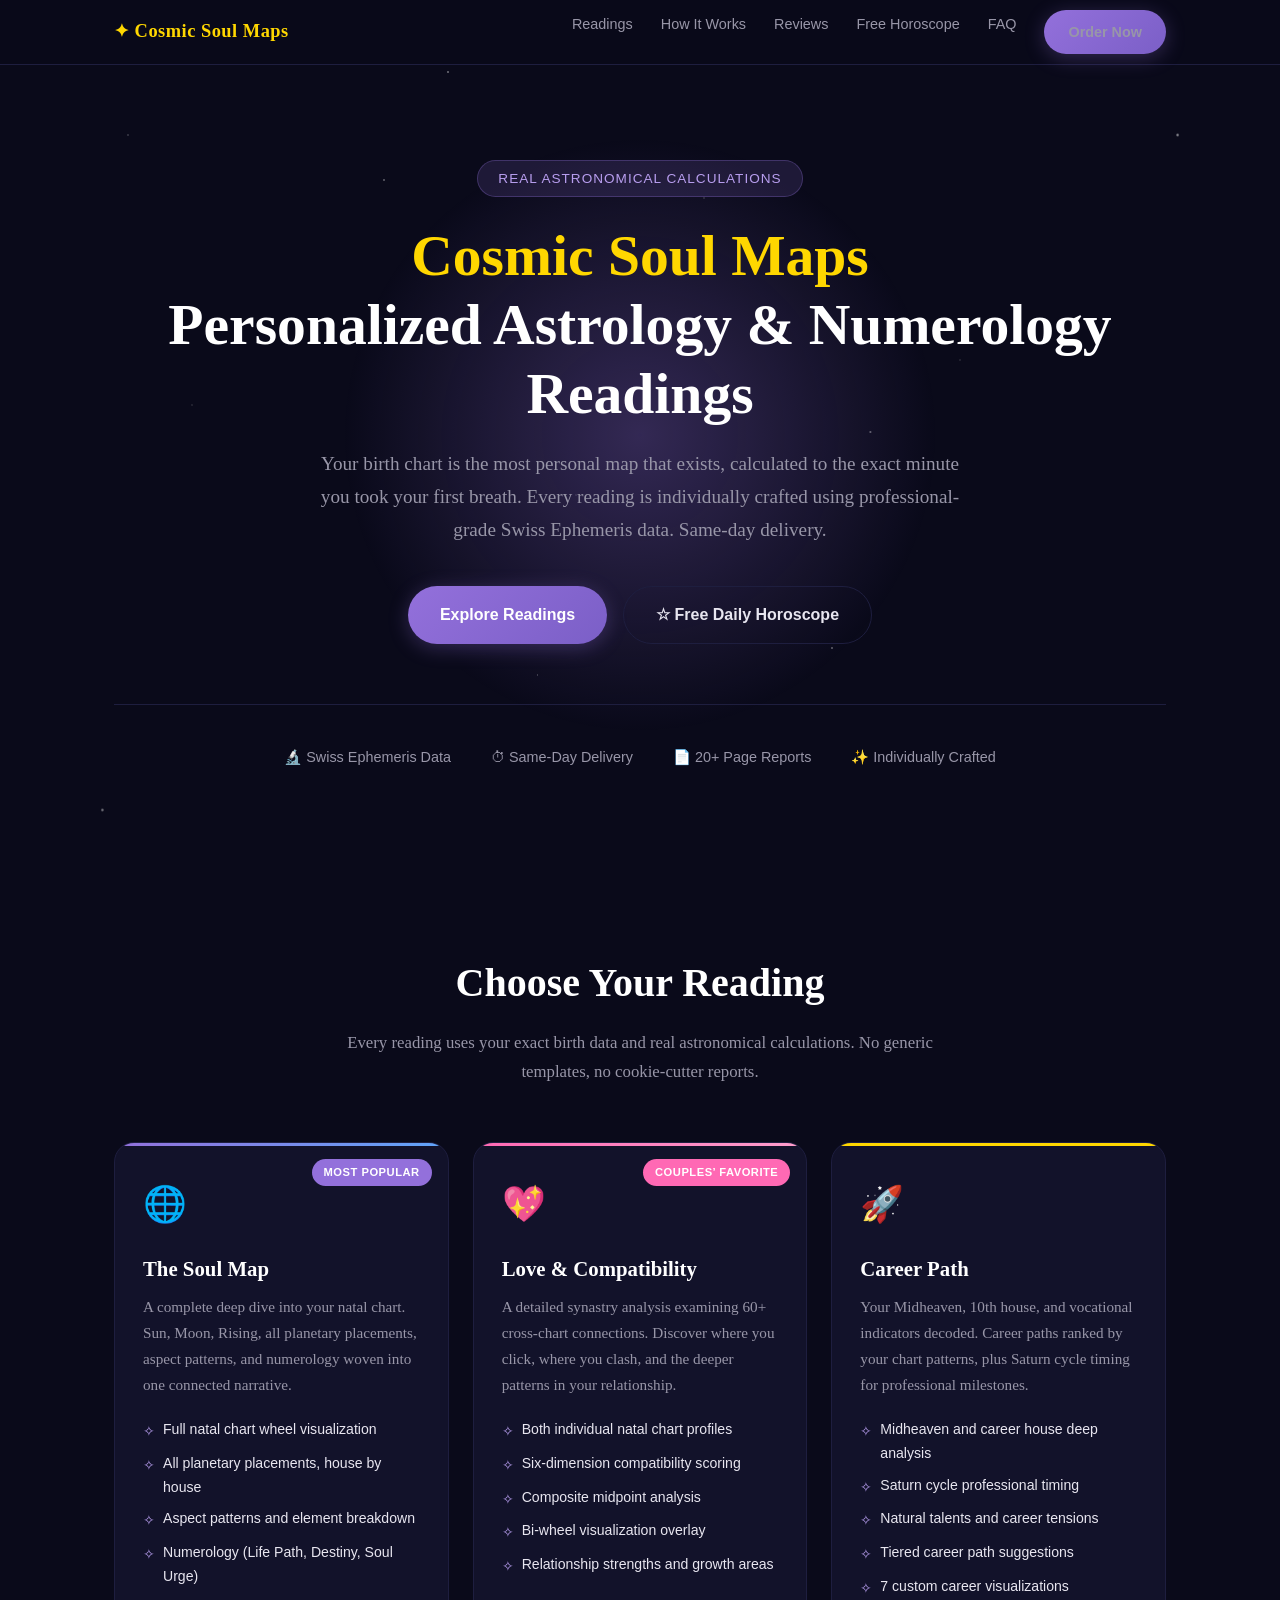
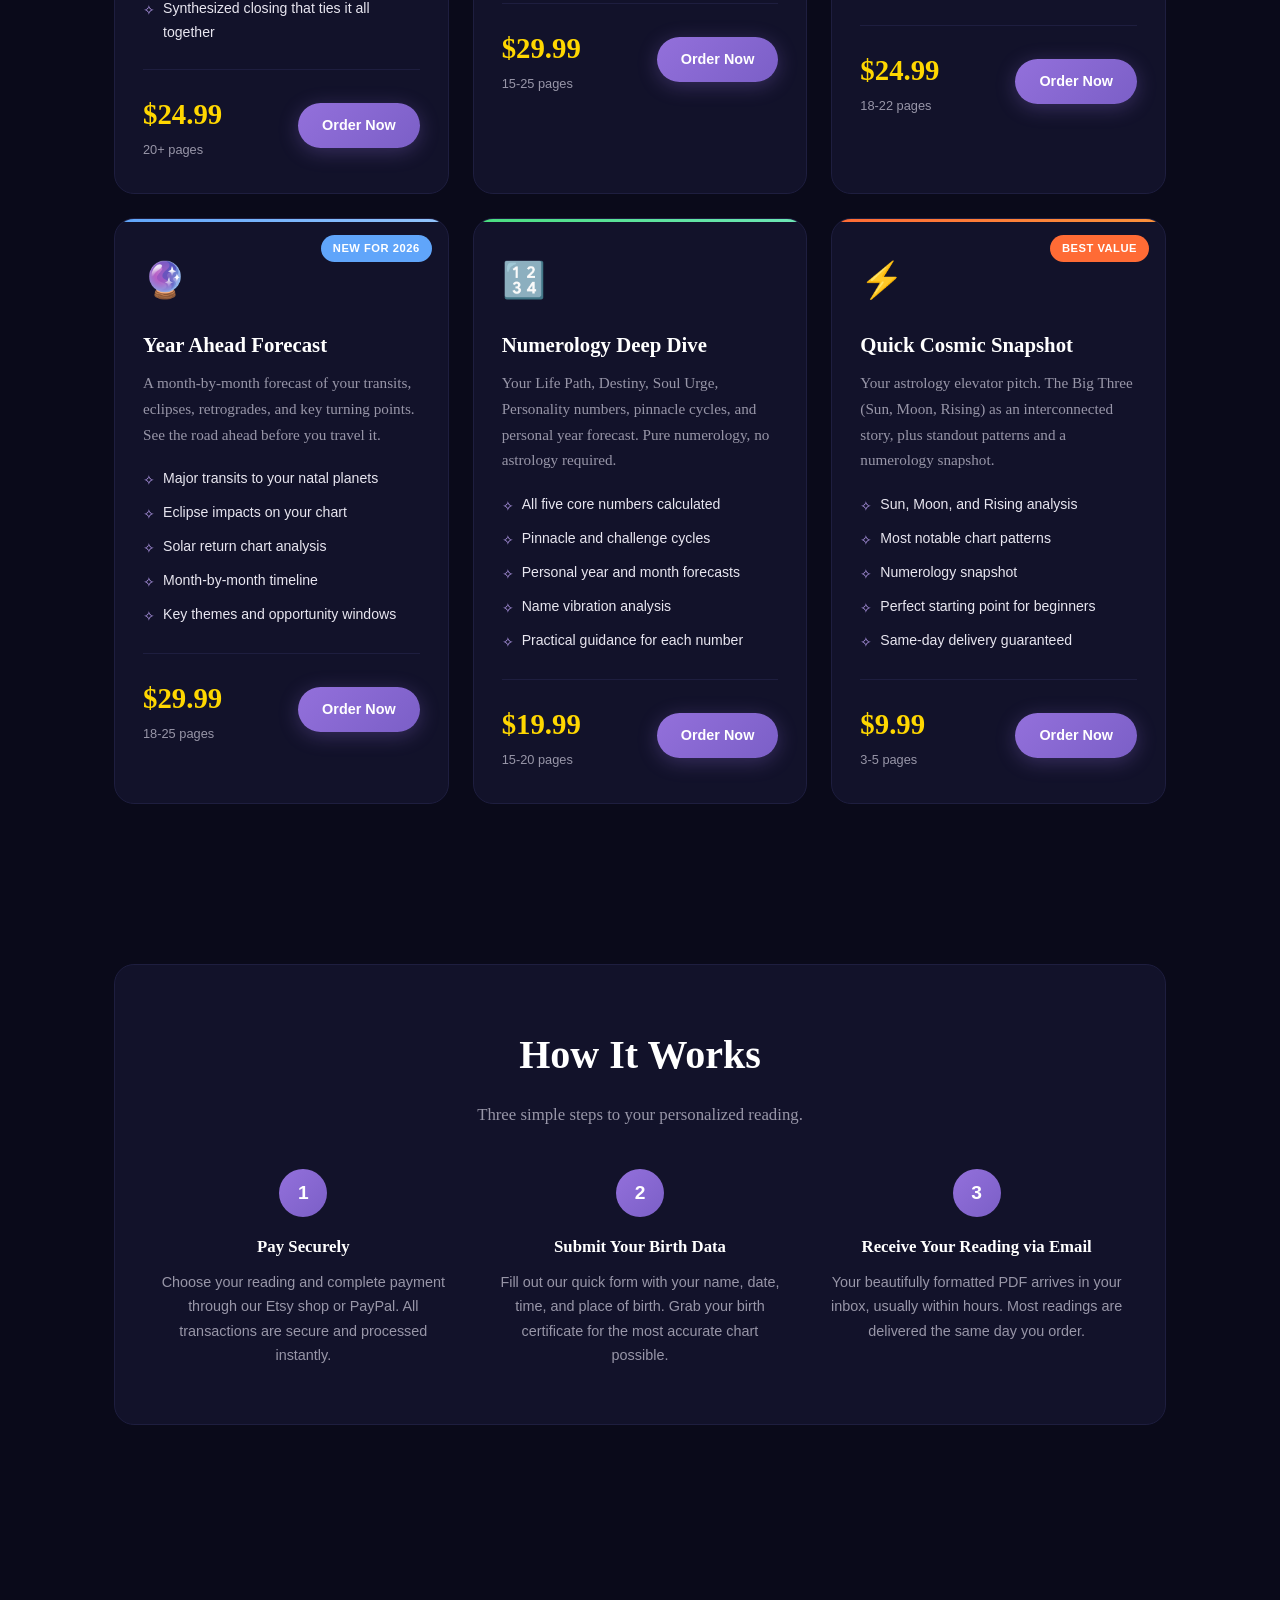
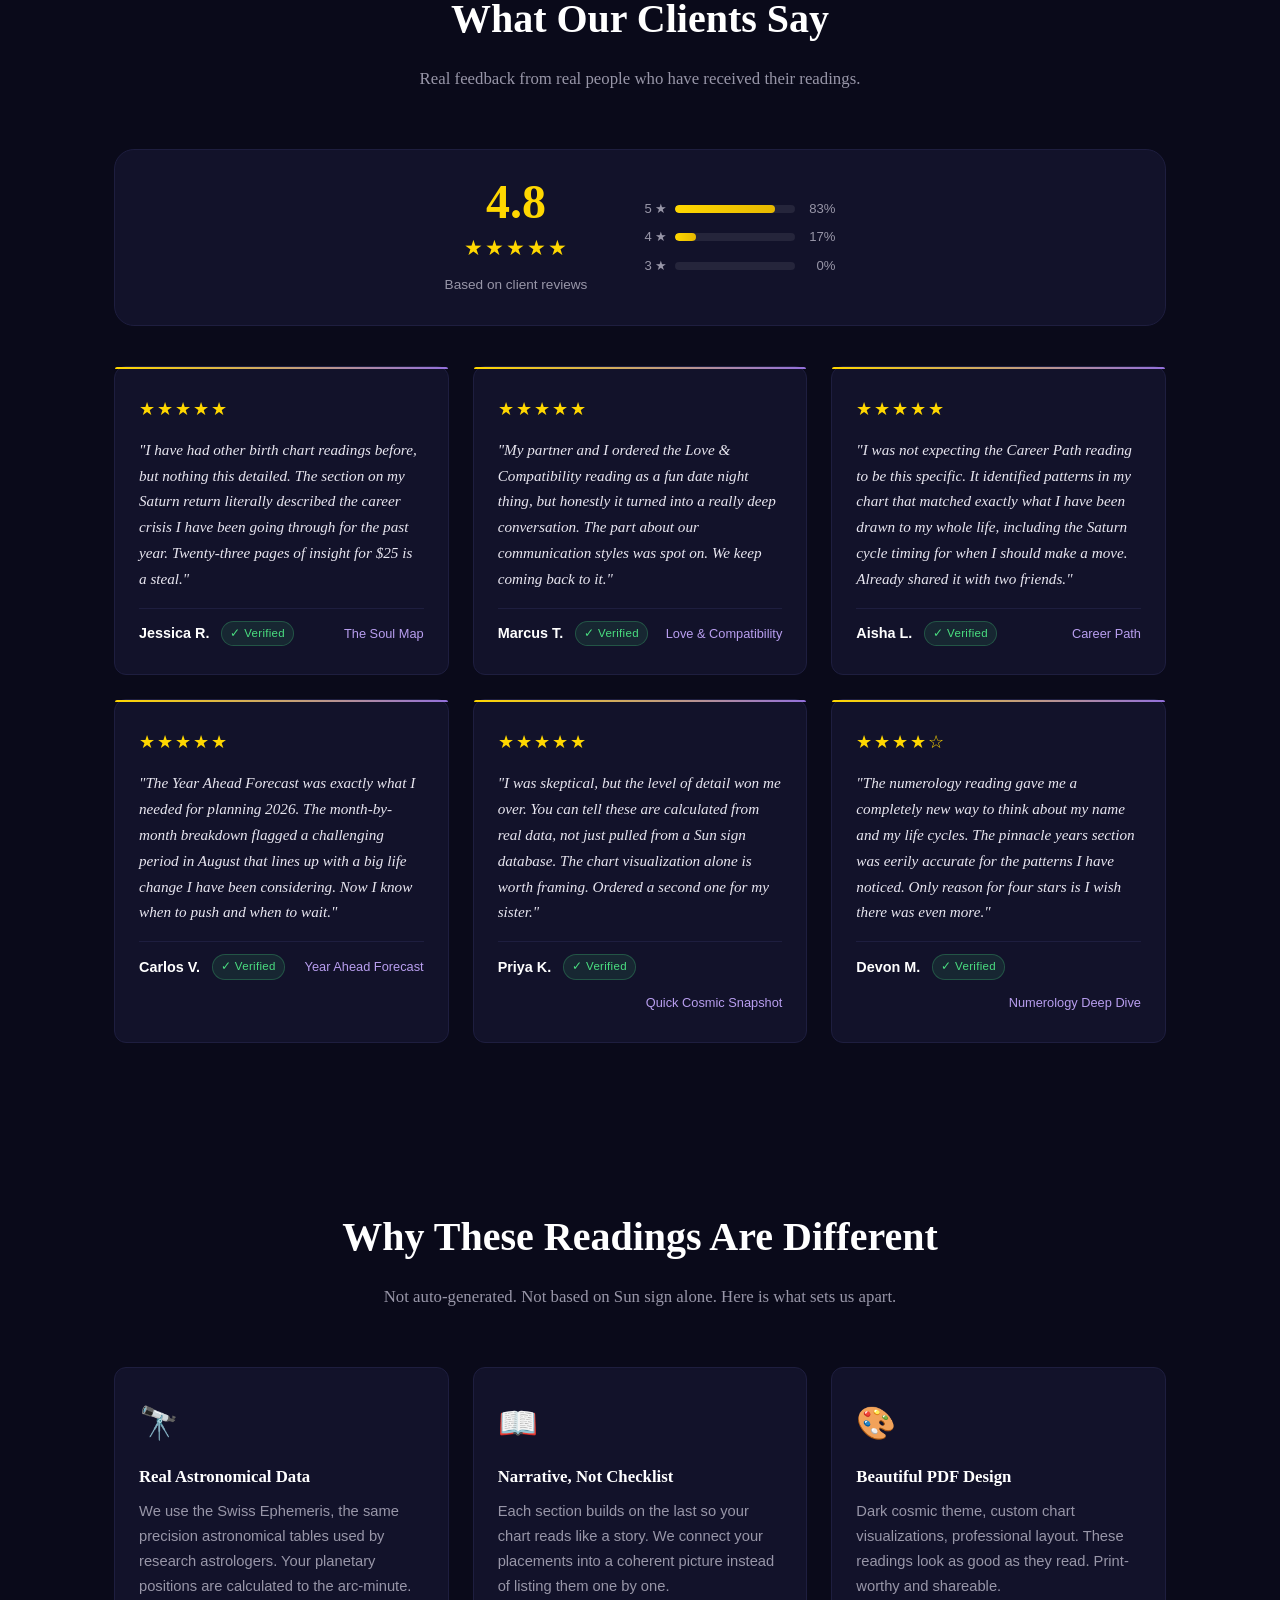
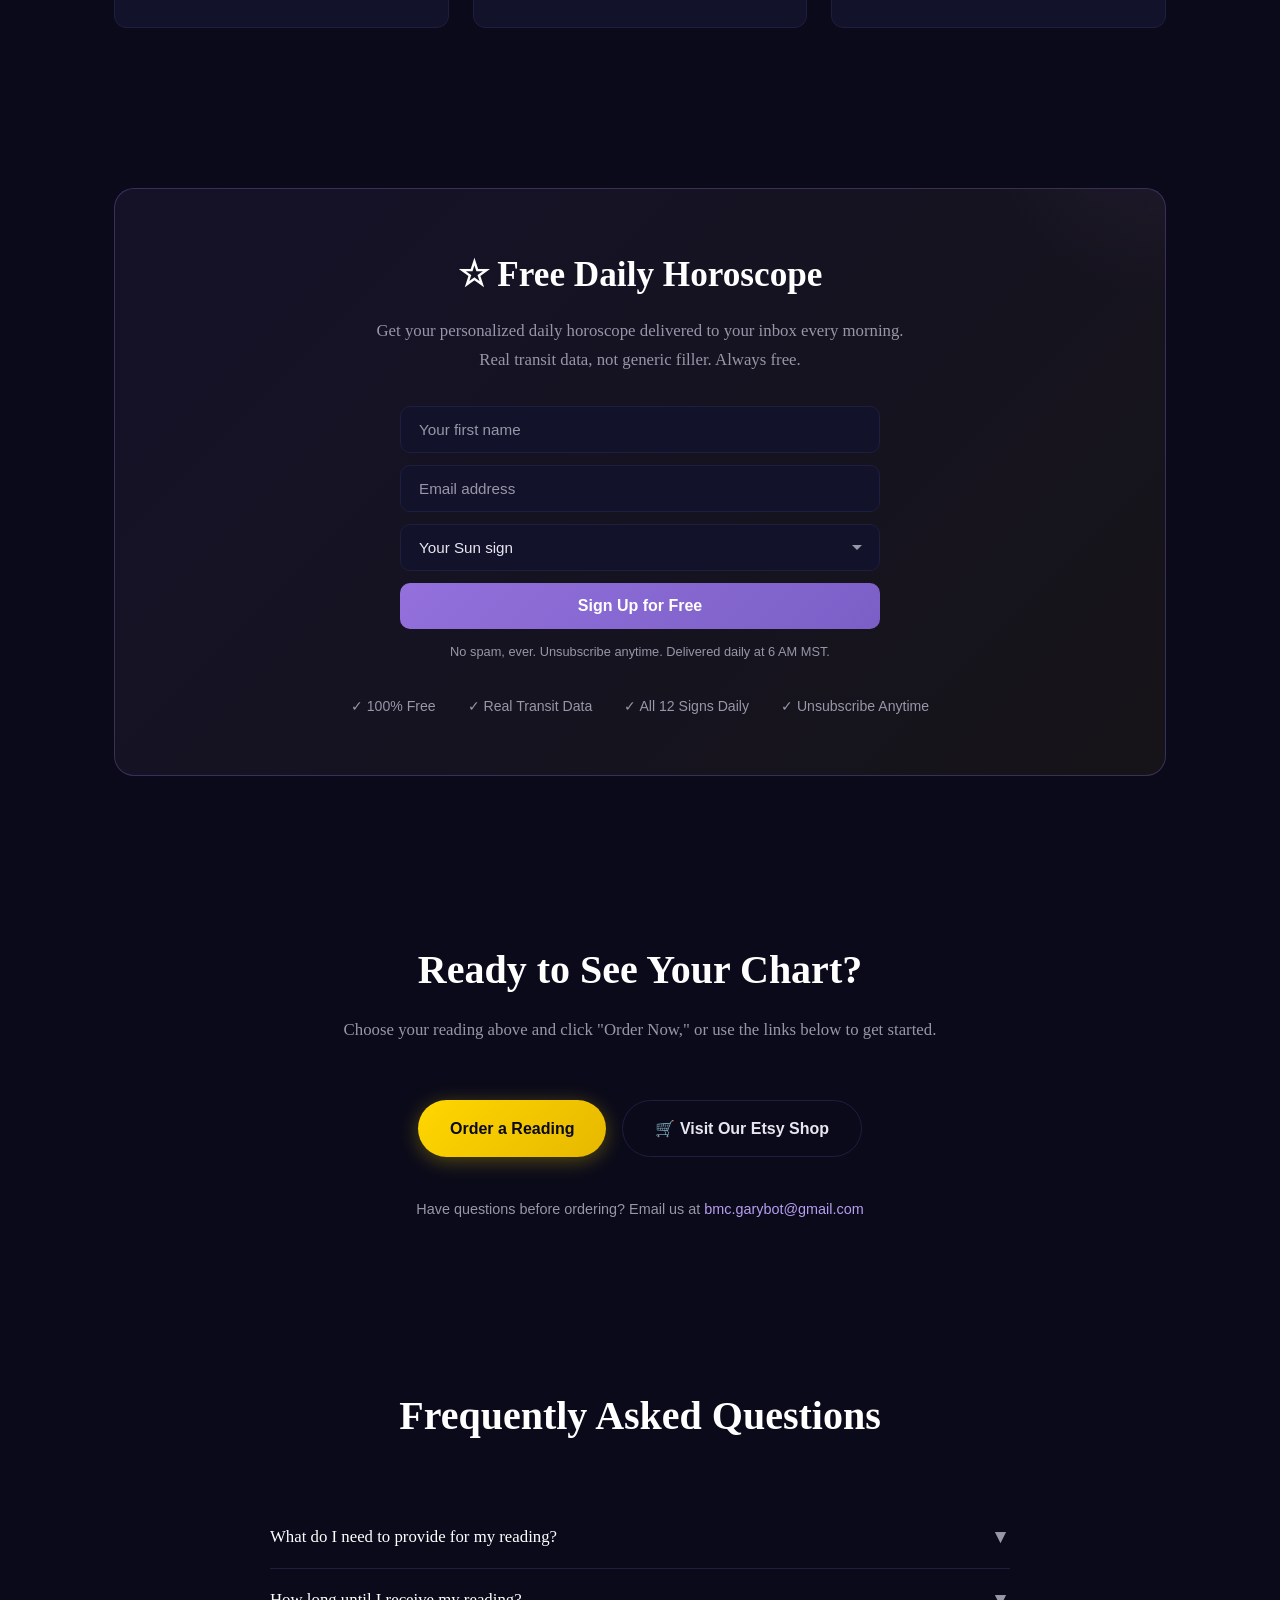
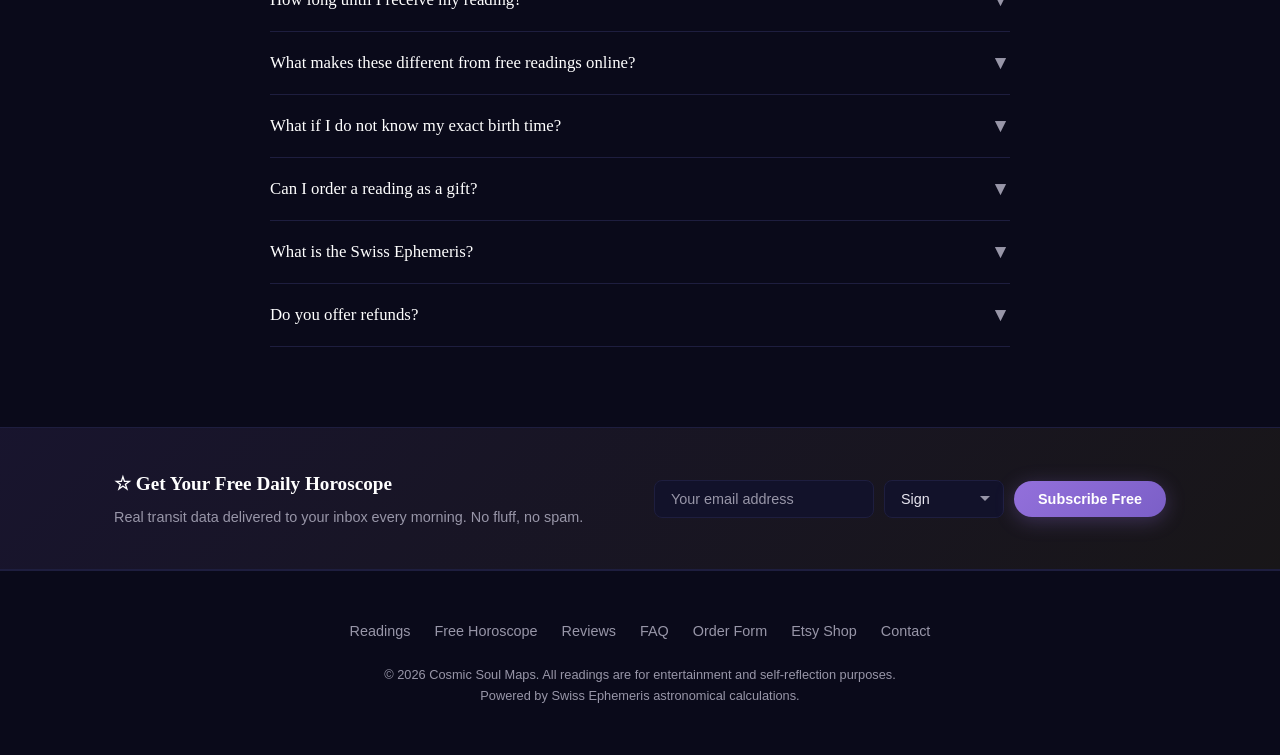
==== commit 05184cdc: "Expand testimonials: 6 reviews, aggregate rating, verified badges" ====
--- a/index.html
+++ b/index.html
@@ -26,7 +26,7 @@
     <link rel="icon" type="image/svg+xml" href="favicon.svg">
     <link rel="sitemap" type="application/xml" href="sitemap.xml">
 
-    <!-- Structured Data -->
+    <!-- Structured Data: Organization -->
     <script type="application/ld+json">
     {
         "@context": "https://schema.org",
@@ -39,49 +39,220 @@
         "sameAs": [
             "https://www.etsy.com/shop/CosmicSoulMaps"
         ],
+        "aggregateRating": {
+            "@type": "AggregateRating",
+            "ratingValue": "4.83",
+            "reviewCount": "6",
+            "bestRating": "5",
+            "worstRating": "1"
+        }
+    }
+    </script>
+
+    <!-- Structured Data: Products (all 6 reading types) -->
+    <script type="application/ld+json">
+    [{
+        "@context": "https://schema.org",
+        "@type": "Product",
+        "name": "The Soul Map - Birth Chart Reading",
+        "description": "A complete deep dive into your natal chart. Sun, Moon, Rising, all planetary placements, aspect patterns, and numerology woven into one connected narrative. 20+ page personalized PDF.",
+        "brand": {"@type": "Brand", "name": "Cosmic Soul Maps"},
         "offers": {
-            "@type": "AggregateOffer",
-            "lowPrice": "9.99",
-            "highPrice": "29.99",
+            "@type": "Offer",
+            "url": "https://mycosmicsoulmap.com/order.html?reading=natal",
             "priceCurrency": "USD",
-            "offerCount": "6"
+            "price": "24.99",
+            "availability": "https://schema.org/InStock",
+            "deliveryLeadTime": {"@type": "QuantitativeValue", "minValue": 0, "maxValue": 1, "unitCode": "DAY"}
         },
-        "hasOfferCatalog": {
-            "@type": "OfferCatalog",
-            "name": "Astrology & Numerology Readings",
-            "itemListElement": [
-                {
-                    "@type": "Offer",
-                    "itemOffered": {
-                        "@type": "Service",
-                        "name": "The Soul Map (Birth Chart Reading)",
-                        "description": "Complete natal chart deep dive with all planetary placements, aspects, and numerology."
-                    },
-                    "price": "24.99",
-                    "priceCurrency": "USD"
-                },
-                {
-                    "@type": "Offer",
-                    "itemOffered": {
-                        "@type": "Service",
-                        "name": "Love & Compatibility Reading",
-                        "description": "Detailed synastry analysis examining 60+ cross-chart connections."
-                    },
-                    "price": "29.99",
-                    "priceCurrency": "USD"
-                },
-                {
-                    "@type": "Offer",
-                    "itemOffered": {
-                        "@type": "Service",
-                        "name": "Quick Cosmic Snapshot",
-                        "description": "Sun, Moon, Rising analysis plus standout patterns and numerology snapshot."
-                    },
-                    "price": "9.99",
-                    "priceCurrency": "USD"
+        "review": {
+            "@type": "Review",
+            "reviewRating": {"@type": "Rating", "ratingValue": "5", "bestRating": "5"},
+            "author": {"@type": "Person", "name": "Jessica R."},
+            "reviewBody": "I have had other birth chart readings before, but nothing this detailed. The section on my Saturn return literally described the career crisis I have been going through for the past year. Twenty-three pages of insight for $25 is a steal."
+        }
+    },
+    {
+        "@context": "https://schema.org",
+        "@type": "Product",
+        "name": "Love and Compatibility Reading",
+        "description": "A detailed synastry analysis examining 60+ cross-chart connections. Discover where you click, where you clash, and the deeper patterns in your relationship. 15-25 page personalized PDF.",
+        "brand": {"@type": "Brand", "name": "Cosmic Soul Maps"},
+        "offers": {
+            "@type": "Offer",
+            "url": "https://mycosmicsoulmap.com/order.html?reading=love",
+            "priceCurrency": "USD",
+            "price": "29.99",
+            "availability": "https://schema.org/InStock",
+            "deliveryLeadTime": {"@type": "QuantitativeValue", "minValue": 0, "maxValue": 1, "unitCode": "DAY"}
+        },
+        "review": {
+            "@type": "Review",
+            "reviewRating": {"@type": "Rating", "ratingValue": "5", "bestRating": "5"},
+            "author": {"@type": "Person", "name": "Marcus T."},
+            "reviewBody": "My partner and I ordered the Love and Compatibility reading as a fun date night thing, but honestly it turned into a really deep conversation. The part about our communication styles was spot on. We keep coming back to it."
+        }
+    },
+    {
+        "@context": "https://schema.org",
+        "@type": "Product",
+        "name": "Career Path Astrology Reading",
+        "description": "Your Midheaven, 10th house, and vocational indicators decoded. Career paths ranked by your chart patterns, plus Saturn cycle timing for professional milestones. 18-22 page personalized PDF.",
+        "brand": {"@type": "Brand", "name": "Cosmic Soul Maps"},
+        "offers": {
+            "@type": "Offer",
+            "url": "https://mycosmicsoulmap.com/order.html?reading=career",
+            "priceCurrency": "USD",
+            "price": "24.99",
+            "availability": "https://schema.org/InStock",
+            "deliveryLeadTime": {"@type": "QuantitativeValue", "minValue": 0, "maxValue": 1, "unitCode": "DAY"}
+        },
+        "review": {
+            "@type": "Review",
+            "reviewRating": {"@type": "Rating", "ratingValue": "5", "bestRating": "5"},
+            "author": {"@type": "Person", "name": "Aisha L."},
+            "reviewBody": "I was not expecting the Career Path reading to be this specific. It identified patterns in my chart that matched exactly what I have been drawn to my whole life, including the Saturn cycle timing for when I should make a move. Already shared it with two friends."
+        }
+    },
+    {
+        "@context": "https://schema.org",
+        "@type": "Product",
+        "name": "Year Ahead Forecast Reading",
+        "description": "A month-by-month forecast of your transits, eclipses, retrogrades, and key turning points for the year ahead. 18-25 page personalized PDF.",
+        "brand": {"@type": "Brand", "name": "Cosmic Soul Maps"},
+        "offers": {
+            "@type": "Offer",
+            "url": "https://mycosmicsoulmap.com/order.html?reading=forecast",
+            "priceCurrency": "USD",
+            "price": "29.99",
+            "availability": "https://schema.org/InStock",
+            "deliveryLeadTime": {"@type": "QuantitativeValue", "minValue": 0, "maxValue": 1, "unitCode": "DAY"}
+        },
+        "review": {
+            "@type": "Review",
+            "reviewRating": {"@type": "Rating", "ratingValue": "5", "bestRating": "5"},
+            "author": {"@type": "Person", "name": "Carlos V."},
+            "reviewBody": "The Year Ahead Forecast was exactly what I needed for planning 2026. The month-by-month breakdown flagged a challenging period in August that lines up with a big life change I have been considering. Now I know when to push and when to wait."
+        }
+    },
+    {
+        "@context": "https://schema.org",
+        "@type": "Product",
+        "name": "Numerology Deep Dive Reading",
+        "description": "Your Life Path, Destiny, Soul Urge, Personality numbers, pinnacle cycles, and personal year forecast. Pure numerology, no astrology required. 15-20 page personalized PDF.",
+        "brand": {"@type": "Brand", "name": "Cosmic Soul Maps"},
+        "offers": {
+            "@type": "Offer",
+            "url": "https://mycosmicsoulmap.com/order.html?reading=numerology",
+            "priceCurrency": "USD",
+            "price": "19.99",
+            "availability": "https://schema.org/InStock",
+            "deliveryLeadTime": {"@type": "QuantitativeValue", "minValue": 0, "maxValue": 1, "unitCode": "DAY"}
+        },
+        "review": {
+            "@type": "Review",
+            "reviewRating": {"@type": "Rating", "ratingValue": "4", "bestRating": "5"},
+            "author": {"@type": "Person", "name": "Devon M."},
+            "reviewBody": "The numerology reading gave me a completely new way to think about my name and my life cycles. The pinnacle years section was eerily accurate for the patterns I have noticed."
+        }
+    },
+    {
+        "@context": "https://schema.org",
+        "@type": "Product",
+        "name": "Quick Cosmic Snapshot",
+        "description": "Your astrology elevator pitch. The Big Three (Sun, Moon, Rising) as an interconnected story, plus standout patterns and a numerology snapshot. 3-5 page personalized PDF.",
+        "brand": {"@type": "Brand", "name": "Cosmic Soul Maps"},
+        "offers": {
+            "@type": "Offer",
+            "url": "https://mycosmicsoulmap.com/order.html?reading=quick",
+            "priceCurrency": "USD",
+            "price": "9.99",
+            "availability": "https://schema.org/InStock",
+            "deliveryLeadTime": {"@type": "QuantitativeValue", "minValue": 0, "maxValue": 1, "unitCode": "DAY"}
+        },
+        "review": {
+            "@type": "Review",
+            "reviewRating": {"@type": "Rating", "ratingValue": "5", "bestRating": "5"},
+            "author": {"@type": "Person", "name": "Priya K."},
+            "reviewBody": "I was skeptical, but the level of detail won me over. You can tell these are calculated from real data, not just pulled from a Sun sign database. The chart visualization alone is worth framing. Ordered a second one for my sister."
+        }
+    }]
+    </script>
+
+    <!-- Structured Data: FAQPage (enables FAQ rich snippets in Google) -->
+    <script type="application/ld+json">
+    {
+        "@context": "https://schema.org",
+        "@type": "FAQPage",
+        "mainEntity": [
+            {
+                "@type": "Question",
+                "name": "What do I need to provide for my reading?",
+                "acceptedAnswer": {
+                    "@type": "Answer",
+                    "text": "Your full birth name (first, middle, last), date of birth, exact time of birth (check your birth certificate!), and city/country of birth. For Love readings, we need the same details for both people. If you do not know your exact birth time, let us know and we will work with a noon chart."
                 }
-            ]
-        }
+            },
+            {
+                "@type": "Question",
+                "name": "How long until I receive my reading?",
+                "acceptedAnswer": {
+                    "@type": "Answer",
+                    "text": "Most readings are delivered same-day, typically within a few hours. We guarantee delivery within 24 hours of receiving your complete birth details and payment confirmation."
+                }
+            },
+            {
+                "@type": "Question",
+                "name": "What makes these different from free readings online?",
+                "acceptedAnswer": {
+                    "@type": "Answer",
+                    "text": "Free online readings are auto-generated from your Sun sign alone. Our readings use your complete birth chart, calculated with the Swiss Ephemeris (professional-grade astronomical tables). Every placement, aspect, and house is analyzed and woven into a connected narrative. You get 20+ pages of personalized insight, not a paragraph of generic advice."
+                }
+            },
+            {
+                "@type": "Question",
+                "name": "What if I do not know my exact birth time?",
+                "acceptedAnswer": {
+                    "@type": "Answer",
+                    "text": "We can still create your reading using a noon chart (12:00 PM). Your Sun sign, planetary positions, and numerology will be accurate. The Moon sign and house placements may shift slightly, and we will note that in your reading. For the most accurate results, check your birth certificate or contact the hospital where you were born."
+                }
+            },
+            {
+                "@type": "Question",
+                "name": "Can I order a reading as a gift?",
+                "acceptedAnswer": {
+                    "@type": "Answer",
+                    "text": "Absolutely! Just provide the recipient's birth details instead of your own. Love and Compatibility readings make especially popular anniversary, engagement, and Valentine's gifts. We can deliver the PDF to your email so you can forward it yourself."
+                }
+            },
+            {
+                "@type": "Question",
+                "name": "What is the Swiss Ephemeris?",
+                "acceptedAnswer": {
+                    "@type": "Answer",
+                    "text": "The Swiss Ephemeris is a high-precision astronomical calculation library developed by Astrodienst (astro.com). It computes planetary positions with arc-second accuracy going back thousands of years. It is the gold standard for professional astrological software and research."
+                }
+            },
+            {
+                "@type": "Question",
+                "name": "Do you offer refunds?",
+                "acceptedAnswer": {
+                    "@type": "Answer",
+                    "text": "Because readings are personalized digital products created specifically for you, all sales are final. However, if you have questions about your reading or notice an error in your birth details, we are happy to clarify or correct the chart at no extra charge."
+                }
+            }
+        ]
+    }
+    </script>
+
+    <!-- Structured Data: WebSite -->
+    <script type="application/ld+json">
+    {
+        "@context": "https://schema.org",
+        "@type": "WebSite",
+        "name": "Cosmic Soul Maps",
+        "url": "https://mycosmicsoulmap.com/",
+        "description": "Personalized astrology and numerology readings using real Swiss Ephemeris calculations."
     }
     </script>
 
@@ -143,7 +314,7 @@
             </ul>
             <div class="pc-footer">
                 <div><span class="price">$24.99</span><div class="pages">20+ pages</div></div>
-                <a href="order.html" class="btn btn-primary btn-sm">Order Now</a>
+                <a href="order.html?reading=natal" class="btn btn-primary btn-sm">Order Now</a>
             </div>
         </div>
 
@@ -161,7 +332,7 @@
             </ul>
             <div class="pc-footer">
                 <div><span class="price">$29.99</span><div class="pages">15-25 pages</div></div>
-                <a href="order.html" class="btn btn-primary btn-sm">Order Now</a>
+                <a href="order.html?reading=love" class="btn btn-primary btn-sm">Order Now</a>
             </div>
         </div>
 
@@ -178,7 +349,7 @@
             </ul>
             <div class="pc-footer">
                 <div><span class="price">$24.99</span><div class="pages">18-22 pages</div></div>
-                <a href="order.html" class="btn btn-primary btn-sm">Order Now</a>
+                <a href="order.html?reading=career" class="btn btn-primary btn-sm">Order Now</a>
             </div>
         </div>
 
@@ -196,7 +367,7 @@
             </ul>
             <div class="pc-footer">
                 <div><span class="price">$29.99</span><div class="pages">18-25 pages</div></div>
-                <a href="order.html" class="btn btn-primary btn-sm">Order Now</a>
+                <a href="order.html?reading=forecast" class="btn btn-primary btn-sm">Order Now</a>
             </div>
         </div>
 
@@ -213,7 +384,7 @@
             </ul>
             <div class="pc-footer">
                 <div><span class="price">$19.99</span><div class="pages">15-20 pages</div></div>
-                <a href="order.html" class="btn btn-primary btn-sm">Order Now</a>
+                <a href="order.html?reading=numerology" class="btn btn-primary btn-sm">Order Now</a>
             </div>
         </div>
 
@@ -231,7 +402,7 @@
             </ul>
             <div class="pc-footer">
                 <div><span class="price">$9.99</span><div class="pages">3-5 pages</div></div>
-                <a href="order.html" class="btn btn-primary btn-sm">Order Now</a>
+                <a href="order.html?reading=quick" class="btn btn-primary btn-sm">Order Now</a>
             </div>
         </div>
     </div>
@@ -272,12 +443,25 @@
         <h2>What Our Clients Say</h2>
         <p>Real feedback from real people who have received their readings.</p>
     </div>
+    <div class="testimonials-summary">
+        <div class="testimonials-rating">
+            <span class="rating-number">4.8</span>
+            <div class="rating-stars">&#9733;&#9733;&#9733;&#9733;&#9733;</div>
+            <span class="rating-count">Based on client reviews</span>
+        </div>
+        <div class="rating-bars">
+            <div class="rating-bar-row"><span class="bar-label">5 &#9733;</span><div class="bar-track"><div class="bar-fill" style="width:83%"></div></div><span class="bar-pct">83%</span></div>
+            <div class="rating-bar-row"><span class="bar-label">4 &#9733;</span><div class="bar-track"><div class="bar-fill" style="width:17%"></div></div><span class="bar-pct">17%</span></div>
+            <div class="rating-bar-row"><span class="bar-label">3 &#9733;</span><div class="bar-track"><div class="bar-fill" style="width:0%"></div></div><span class="bar-pct">0%</span></div>
+        </div>
+    </div>
     <div class="testimonials-grid">
         <div class="testimonial-card">
             <div class="testimonial-stars">&#9733;&#9733;&#9733;&#9733;&#9733;</div>
             <p class="testimonial-text">"I have had other birth chart readings before, but nothing this detailed. The section on my Saturn return literally described the career crisis I have been going through for the past year. Twenty-three pages of insight for $25 is a steal."</p>
             <div class="testimonial-author">
                 <span class="testimonial-name">Jessica R.</span>
+                <span class="testimonial-badge">&#10003; Verified</span>
                 <span class="testimonial-product">The Soul Map</span>
             </div>
         </div>
@@ -286,7 +470,26 @@
             <p class="testimonial-text">"My partner and I ordered the Love &amp; Compatibility reading as a fun date night thing, but honestly it turned into a really deep conversation. The part about our communication styles was spot on. We keep coming back to it."</p>
             <div class="testimonial-author">
                 <span class="testimonial-name">Marcus T.</span>
+                <span class="testimonial-badge">&#10003; Verified</span>
                 <span class="testimonial-product">Love &amp; Compatibility</span>
+            </div>
+        </div>
+        <div class="testimonial-card">
+            <div class="testimonial-stars">&#9733;&#9733;&#9733;&#9733;&#9733;</div>
+            <p class="testimonial-text">"I was not expecting the Career Path reading to be this specific. It identified patterns in my chart that matched exactly what I have been drawn to my whole life, including the Saturn cycle timing for when I should make a move. Already shared it with two friends."</p>
+            <div class="testimonial-author">
+                <span class="testimonial-name">Aisha L.</span>
+                <span class="testimonial-badge">&#10003; Verified</span>
+                <span class="testimonial-product">Career Path</span>
+            </div>
+        </div>
+        <div class="testimonial-card">
+            <div class="testimonial-stars">&#9733;&#9733;&#9733;&#9733;&#9733;</div>
+            <p class="testimonial-text">"The Year Ahead Forecast was exactly what I needed for planning 2026. The month-by-month breakdown flagged a challenging period in August that lines up with a big life change I have been considering. Now I know when to push and when to wait."</p>
+            <div class="testimonial-author">
+                <span class="testimonial-name">Carlos V.</span>
+                <span class="testimonial-badge">&#10003; Verified</span>
+                <span class="testimonial-product">Year Ahead Forecast</span>
             </div>
         </div>
         <div class="testimonial-card">
@@ -294,6 +497,7 @@
             <p class="testimonial-text">"I was skeptical, but the level of detail won me over. You can tell these are calculated from real data, not just pulled from a Sun sign database. The chart visualization alone is worth framing. Ordered a second one for my sister."</p>
             <div class="testimonial-author">
                 <span class="testimonial-name">Priya K.</span>
+                <span class="testimonial-badge">&#10003; Verified</span>
                 <span class="testimonial-product">Quick Cosmic Snapshot</span>
             </div>
         </div>
@@ -302,6 +506,7 @@
             <p class="testimonial-text">"The numerology reading gave me a completely new way to think about my name and my life cycles. The pinnacle years section was eerily accurate for the patterns I have noticed. Only reason for four stars is I wish there was even more."</p>
             <div class="testimonial-author">
                 <span class="testimonial-name">Devon M.</span>
+                <span class="testimonial-badge">&#10003; Verified</span>
                 <span class="testimonial-product">Numerology Deep Dive</span>
             </div>
         </div>
@@ -486,29 +691,31 @@
     e.preventDefault();
     const form = document.getElementById('horoscopeForm');
     const btn = document.getElementById('horoscopeBtn');
-    const data = new FormData(form);
+    const formData = new FormData(form);
+    const data = Object.fromEntries(formData);
     btn.disabled = true;
     btn.textContent = 'Signing up...';
 
-    const APPS_SCRIPT_URL = 'PLACEHOLDER_APPS_SCRIPT_URL';
-
-    if (APPS_SCRIPT_URL === 'PLACEHOLDER_APPS_SCRIPT_URL') {
-        form.style.display = 'none';
-        document.getElementById('horoscopeSuccess').style.display = 'block';
-        console.log('Horoscope signup:', Object.fromEntries(data));
-        return false;
-    }
-
-    fetch(APPS_SCRIPT_URL, {
+    const signups = JSON.parse(localStorage.getItem('csm_horoscope_signups') || '[]');
+    signups.push({...data, timestamp: new Date().toISOString(), source: 'main'});
+    localStorage.setItem('csm_horoscope_signups', JSON.stringify(signups));
+
+    formData.append('_subject', 'New Horoscope Signup: ' + (data.email || data.horoscope_email || 'unknown'));
+    formData.append('_template', 'table');
+    formData.append('_captcha', 'false');
+    formData.append('source', 'main');
+
+    fetch('https://formsubmit.co/ajax/bmc.garybot@gmail.com', {
         method: 'POST',
-        body: data
+        headers: {'Accept': 'application/json'},
+        body: formData
     }).then(r => r.json()).then(result => {
         form.style.display = 'none';
         document.getElementById('horoscopeSuccess').style.display = 'block';
     }).catch(err => {
-        btn.disabled = false;
-        btn.textContent = 'Sign Up for Free';
-        alert('Something went wrong. Please try again or email us at bmc.garybot@gmail.com');
+        console.warn('Signup network error, saved locally:', err);
+        form.style.display = 'none';
+        document.getElementById('horoscopeSuccess').style.display = 'block';
     });
     return false;
 }
@@ -518,17 +725,32 @@
     e.preventDefault();
     const form = document.getElementById('footerHoroscopeForm');
     const btn = document.getElementById('footerHoroscopeBtn');
-    const data = Object.fromEntries(new FormData(form));
+    const formData = new FormData(form);
+    const data = Object.fromEntries(formData);
     btn.disabled = true;
     btn.textContent = 'Signing up...';
 
     const signups = JSON.parse(localStorage.getItem('csm_horoscope_signups') || '[]');
     signups.push({...data, timestamp: new Date().toISOString(), source: 'footer'});
     localStorage.setItem('csm_horoscope_signups', JSON.stringify(signups));
-    console.log('Footer horoscope signup:', data);
-
-    form.style.display = 'none';
-    document.getElementById('footerHoroscopeSuccess').style.display = 'block';
+
+    formData.append('_subject', 'New Horoscope Signup: ' + (data.email || data.horoscope_email || 'unknown'));
+    formData.append('_template', 'table');
+    formData.append('_captcha', 'false');
+    formData.append('source', 'footer');
+
+    fetch('https://formsubmit.co/ajax/bmc.garybot@gmail.com', {
+        method: 'POST',
+        headers: {'Accept': 'application/json'},
+        body: formData
+    }).then(r => r.json()).then(result => {
+        form.style.display = 'none';
+        document.getElementById('footerHoroscopeSuccess').style.display = 'block';
+    }).catch(err => {
+        console.warn('Signup network error, saved locally:', err);
+        form.style.display = 'none';
+        document.getElementById('footerHoroscopeSuccess').style.display = 'block';
+    });
     return false;
 }
 
--- a/style.css
+++ b/style.css
@@ -143,14 +143,27 @@
 .form-divider{border:none;border-top:1px solid var(--card-border);margin:32px 0}
 
 /* Testimonials */
+.testimonials-summary{display:flex;align-items:center;justify-content:center;gap:48px;margin-bottom:40px;padding:28px 32px;background:var(--card-bg);border:1px solid var(--card-border);border-radius:var(--radius-lg);flex-wrap:wrap}
+.testimonials-rating{text-align:center}
+.rating-number{display:block;font-size:3rem;font-weight:bold;color:var(--gold);line-height:1}
+.rating-stars{color:var(--gold);font-size:1.3rem;letter-spacing:2px;margin:4px 0}
+.rating-count{font-size:.85rem;color:var(--text-dim);font-family:-apple-system,BlinkMacSystemFont,'Segoe UI',sans-serif}
+.rating-bars{display:flex;flex-direction:column;gap:6px;min-width:200px}
+.rating-bar-row{display:flex;align-items:center;gap:8px;font-family:-apple-system,BlinkMacSystemFont,'Segoe UI',sans-serif;font-size:.82rem;color:var(--text-dim)}
+.bar-label{width:32px;text-align:right;flex-shrink:0}
+.bar-track{flex:1;height:8px;background:rgba(255,255,255,.08);border-radius:4px;overflow:hidden}
+.bar-fill{height:100%;background:linear-gradient(90deg,var(--gold),#e6b800);border-radius:4px}
+.bar-pct{width:32px;text-align:right;flex-shrink:0}
 .testimonials-grid{display:grid;grid-template-columns:repeat(auto-fit,minmax(280px,1fr));gap:24px}
-.testimonial-card{background:var(--card-bg);border:1px solid var(--card-border);border-radius:var(--radius);padding:28px 24px;position:relative}
+.testimonial-card{background:var(--card-bg);border:1px solid var(--card-border);border-radius:var(--radius);padding:28px 24px;position:relative;transition:border-color .3s,transform .3s}
+.testimonial-card:hover{border-color:var(--accent);transform:translateY(-2px)}
 .testimonial-card::before{content:'';position:absolute;top:0;left:0;right:0;height:2px;background:linear-gradient(90deg,var(--gold),var(--accent));border-radius:var(--radius) var(--radius) 0 0}
 .testimonial-stars{color:var(--gold);font-size:1.1rem;margin-bottom:12px;letter-spacing:2px}
 .testimonial-text{color:var(--text);font-size:.95rem;line-height:1.7;margin-bottom:16px;font-style:italic}
-.testimonial-author{display:flex;align-items:center;gap:12px;padding-top:12px;border-top:1px solid var(--card-border)}
+.testimonial-author{display:flex;align-items:center;gap:12px;padding-top:12px;border-top:1px solid var(--card-border);flex-wrap:wrap}
 .testimonial-name{color:var(--text-bright);font-weight:bold;font-size:.9rem;font-family:-apple-system,BlinkMacSystemFont,'Segoe UI',sans-serif}
-.testimonial-product{color:var(--accent-light);font-size:.8rem;font-family:-apple-system,BlinkMacSystemFont,'Segoe UI',sans-serif}
+.testimonial-badge{display:inline-flex;align-items:center;gap:4px;font-size:.72rem;font-family:-apple-system,BlinkMacSystemFont,'Segoe UI',sans-serif;color:var(--success);background:rgba(74,222,128,.1);border:1px solid rgba(74,222,128,.25);padding:2px 8px;border-radius:50px;letter-spacing:.3px}
+.testimonial-product{color:var(--accent-light);font-size:.8rem;font-family:-apple-system,BlinkMacSystemFont,'Segoe UI',sans-serif;margin-left:auto}
 
 /* Email capture banner */
 .email-capture-banner{padding:40px 0;background:linear-gradient(135deg,rgba(147,112,219,.1) 0%,rgba(255,215,0,.06) 100%);border-top:1px solid var(--card-border);border-bottom:1px solid var(--card-border)}
@@ -179,6 +192,8 @@
 .trust-bar{gap:20px}
 .hperks{flex-direction:column;align-items:center;gap:16px}
 .testimonials-grid{grid-template-columns:1fr}
+.testimonials-summary{flex-direction:column;gap:24px;text-align:center}
+.rating-bars{min-width:0;width:100%}
 .email-capture-inner{flex-direction:column;text-align:center}
 .email-capture-form{flex-direction:column;width:100%}
 .email-capture-form input,.email-capture-form select{width:100%;min-width:0}
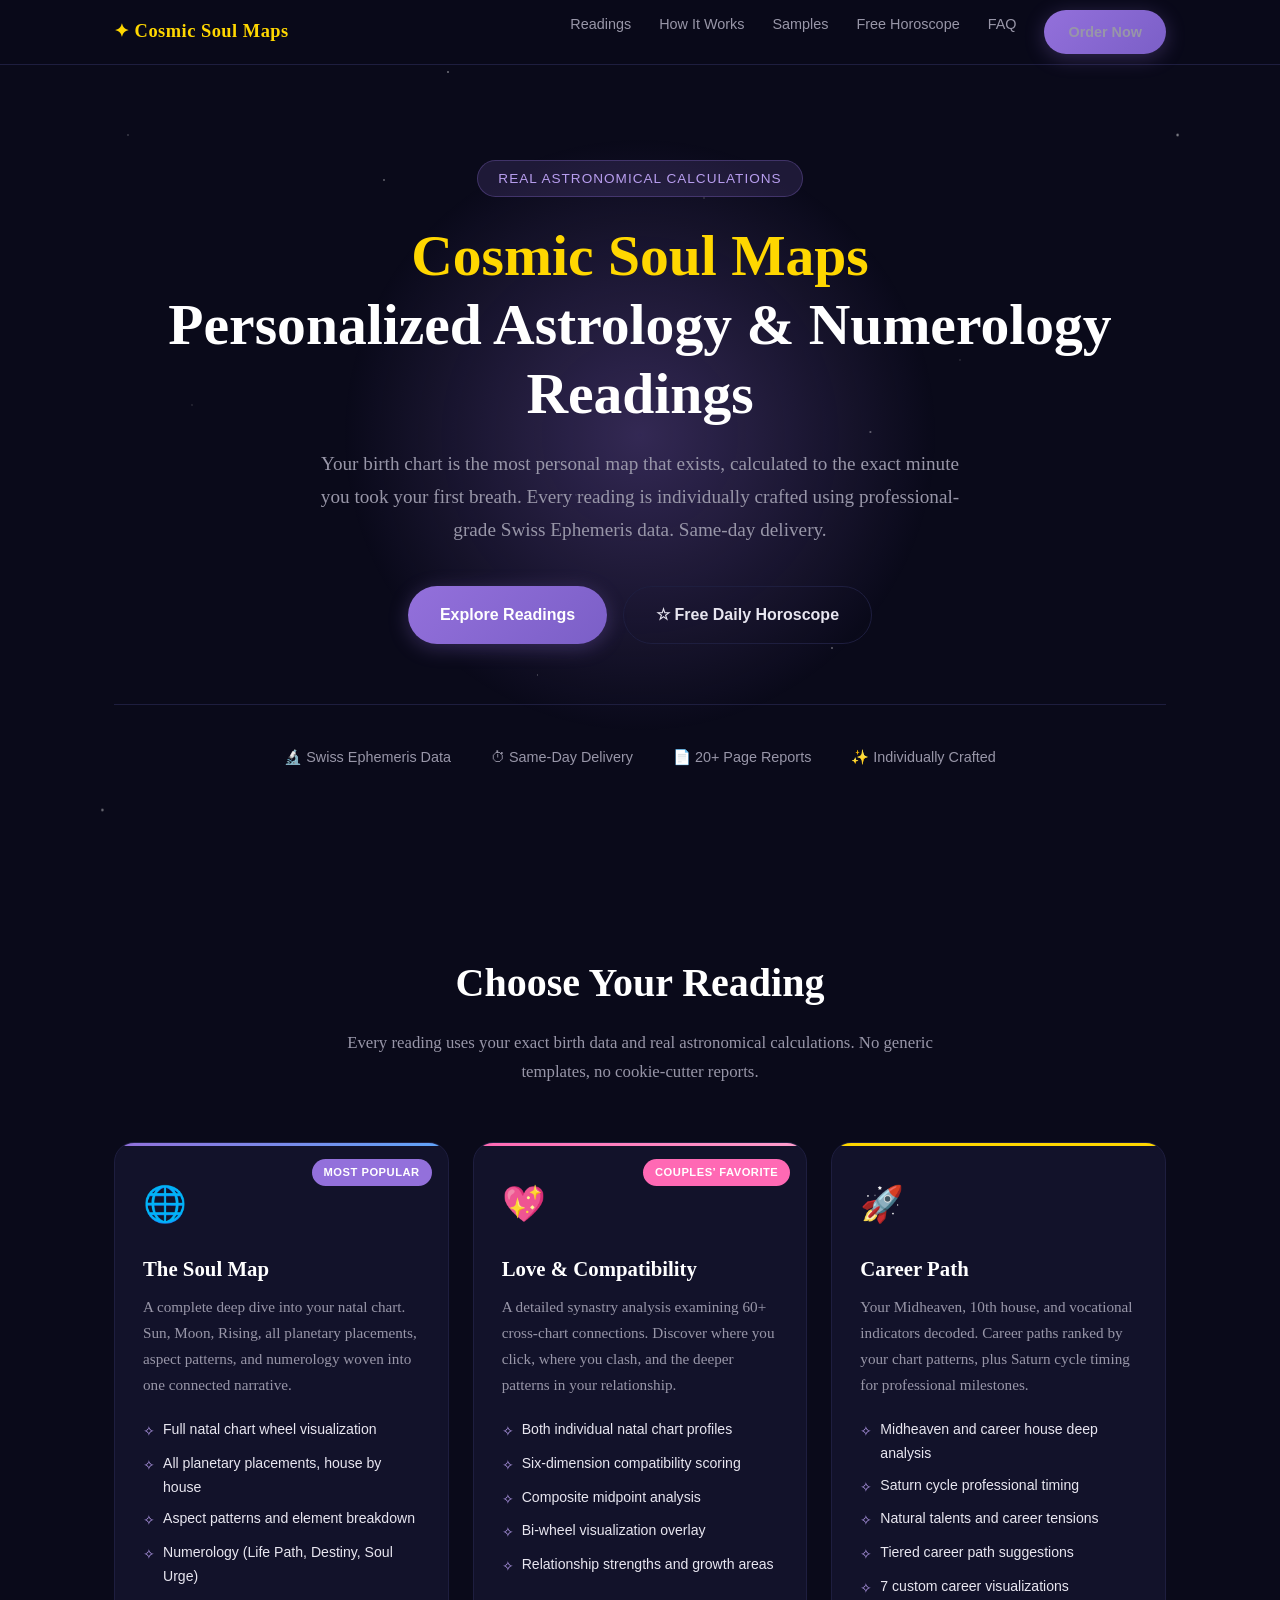
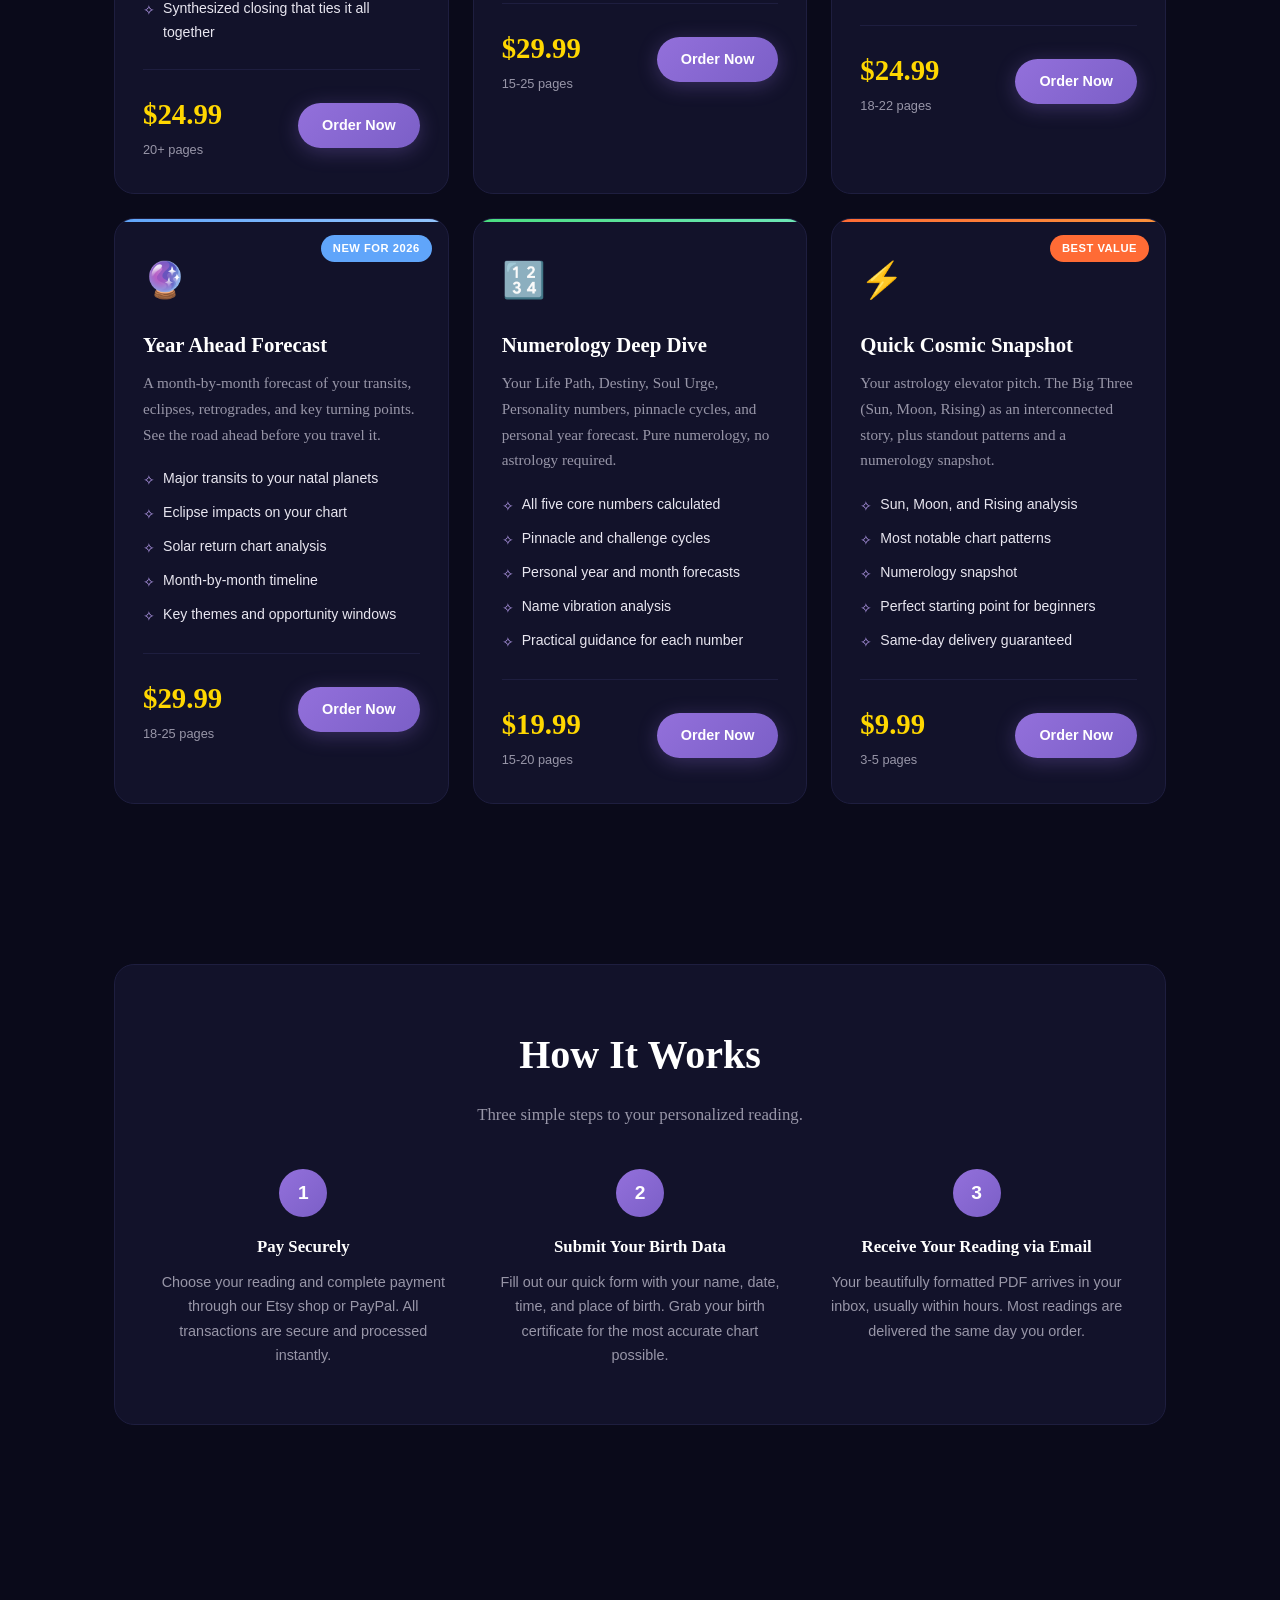
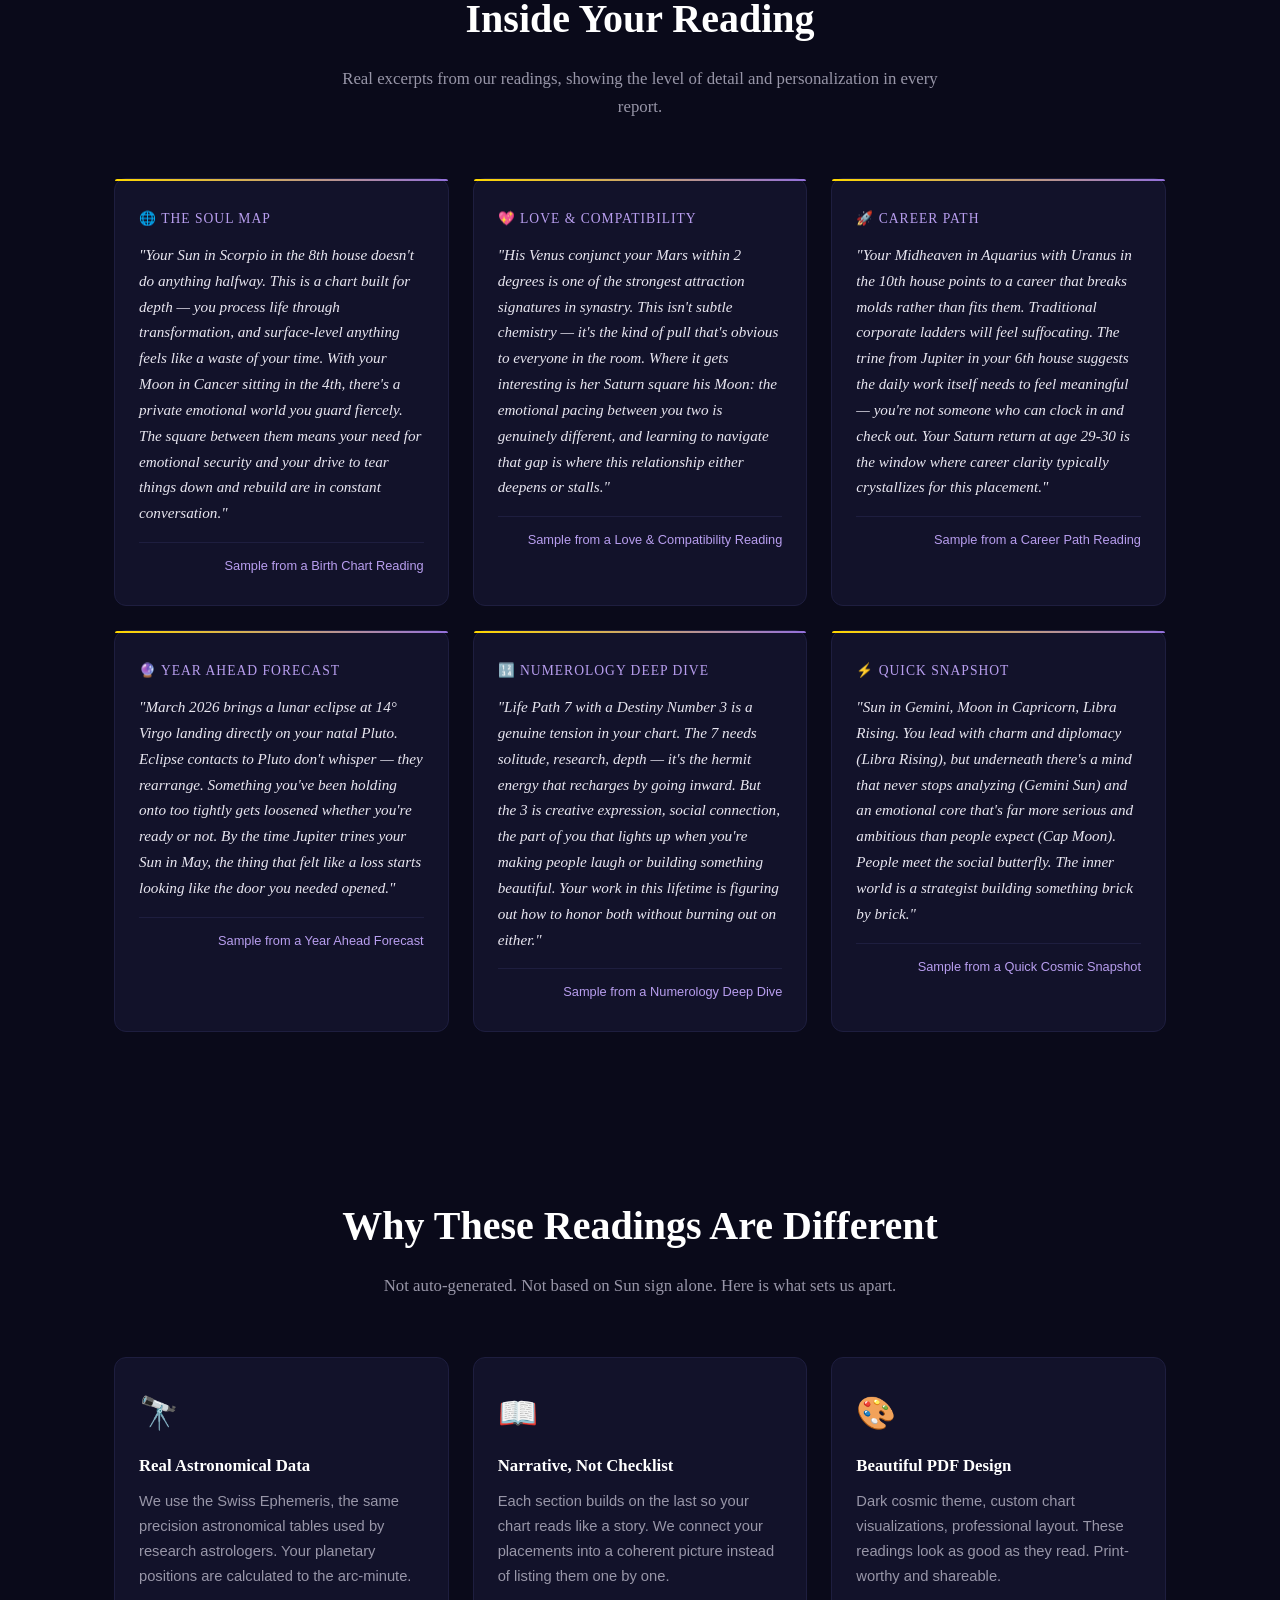
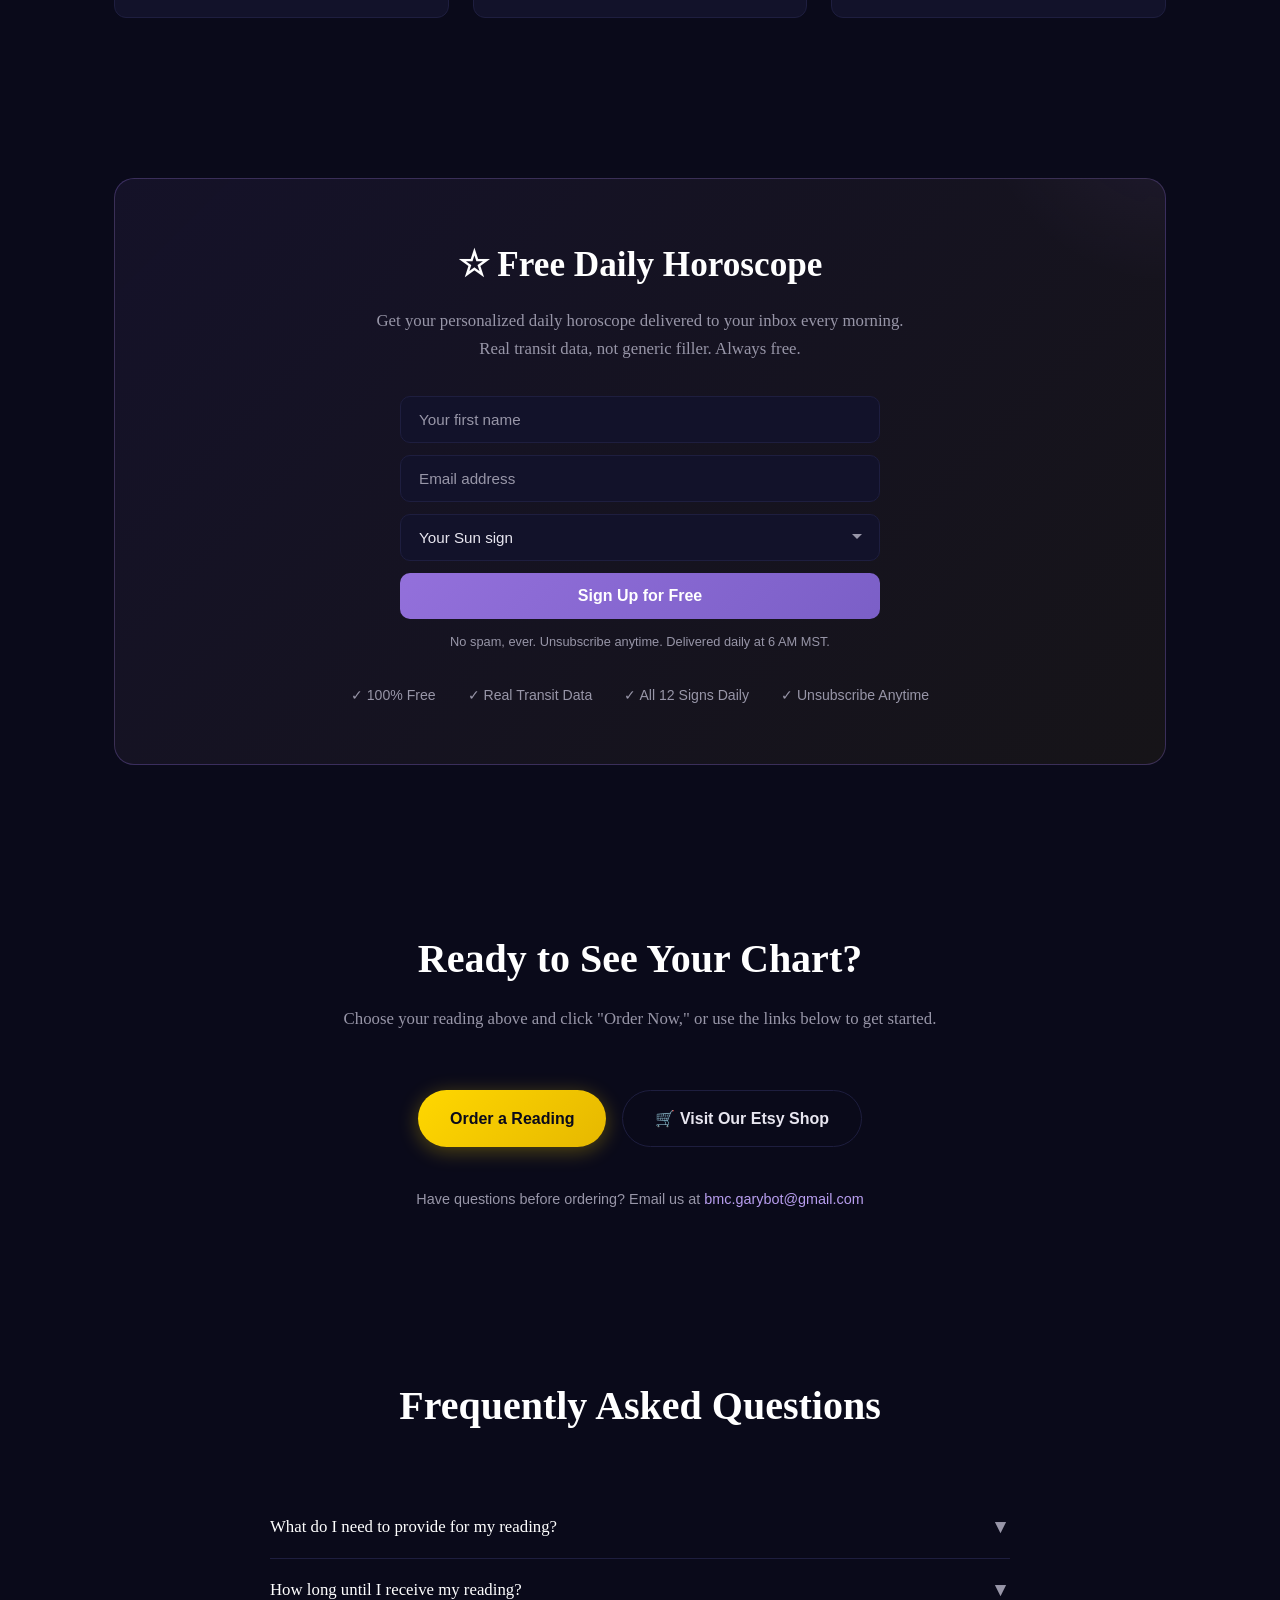
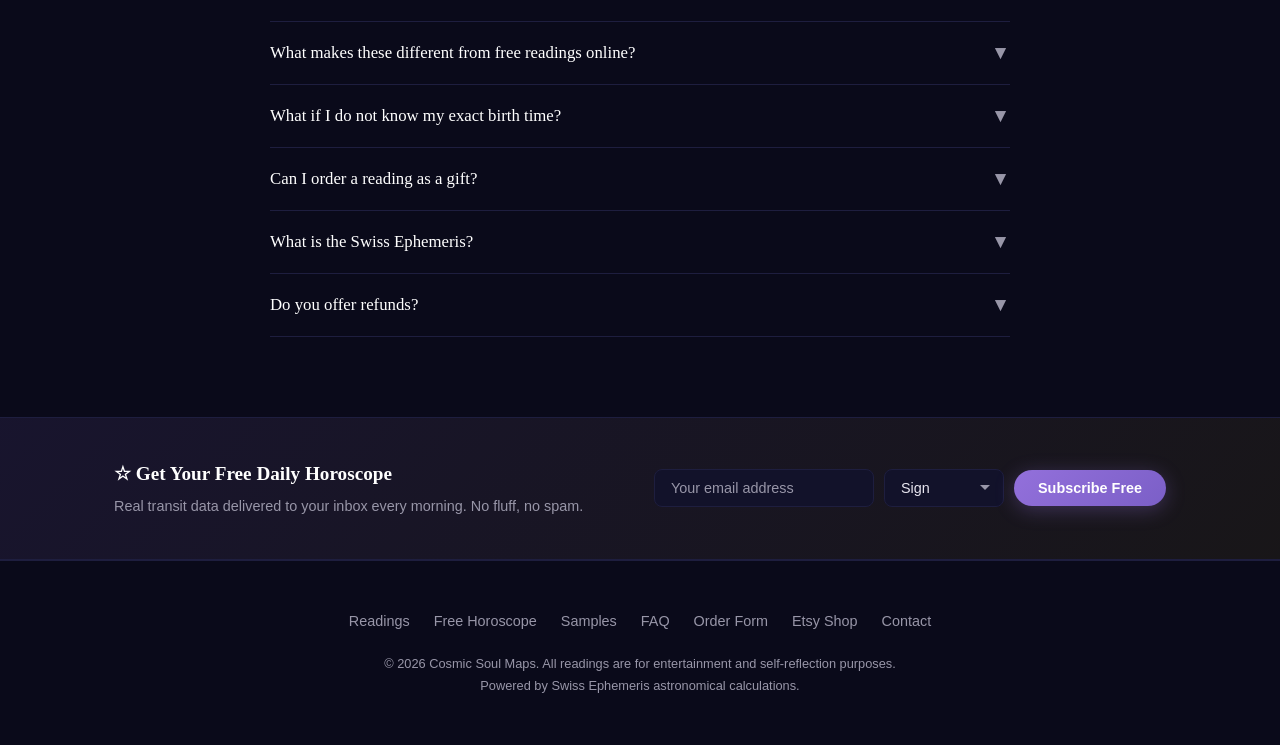
==== commit 25267958: "Replace fake reviews with real reading excerpts - Remove fabricated reviews from JSON-LD structured " ====
--- a/index.html
+++ b/index.html
@@ -38,14 +38,7 @@
         "email": "bmc.garybot@gmail.com",
         "sameAs": [
             "https://www.etsy.com/shop/CosmicSoulMaps"
-        ],
-        "aggregateRating": {
-            "@type": "AggregateRating",
-            "ratingValue": "4.83",
-            "reviewCount": "6",
-            "bestRating": "5",
-            "worstRating": "1"
-        }
+        ]
     }
     </script>
 
@@ -64,12 +57,6 @@
             "price": "24.99",
             "availability": "https://schema.org/InStock",
             "deliveryLeadTime": {"@type": "QuantitativeValue", "minValue": 0, "maxValue": 1, "unitCode": "DAY"}
-        },
-        "review": {
-            "@type": "Review",
-            "reviewRating": {"@type": "Rating", "ratingValue": "5", "bestRating": "5"},
-            "author": {"@type": "Person", "name": "Jessica R."},
-            "reviewBody": "I have had other birth chart readings before, but nothing this detailed. The section on my Saturn return literally described the career crisis I have been going through for the past year. Twenty-three pages of insight for $25 is a steal."
         }
     },
     {
@@ -85,12 +72,6 @@
             "price": "29.99",
             "availability": "https://schema.org/InStock",
             "deliveryLeadTime": {"@type": "QuantitativeValue", "minValue": 0, "maxValue": 1, "unitCode": "DAY"}
-        },
-        "review": {
-            "@type": "Review",
-            "reviewRating": {"@type": "Rating", "ratingValue": "5", "bestRating": "5"},
-            "author": {"@type": "Person", "name": "Marcus T."},
-            "reviewBody": "My partner and I ordered the Love and Compatibility reading as a fun date night thing, but honestly it turned into a really deep conversation. The part about our communication styles was spot on. We keep coming back to it."
         }
     },
     {
@@ -106,12 +87,6 @@
             "price": "24.99",
             "availability": "https://schema.org/InStock",
             "deliveryLeadTime": {"@type": "QuantitativeValue", "minValue": 0, "maxValue": 1, "unitCode": "DAY"}
-        },
-        "review": {
-            "@type": "Review",
-            "reviewRating": {"@type": "Rating", "ratingValue": "5", "bestRating": "5"},
-            "author": {"@type": "Person", "name": "Aisha L."},
-            "reviewBody": "I was not expecting the Career Path reading to be this specific. It identified patterns in my chart that matched exactly what I have been drawn to my whole life, including the Saturn cycle timing for when I should make a move. Already shared it with two friends."
         }
     },
     {
@@ -127,12 +102,6 @@
             "price": "29.99",
             "availability": "https://schema.org/InStock",
             "deliveryLeadTime": {"@type": "QuantitativeValue", "minValue": 0, "maxValue": 1, "unitCode": "DAY"}
-        },
-        "review": {
-            "@type": "Review",
-            "reviewRating": {"@type": "Rating", "ratingValue": "5", "bestRating": "5"},
-            "author": {"@type": "Person", "name": "Carlos V."},
-            "reviewBody": "The Year Ahead Forecast was exactly what I needed for planning 2026. The month-by-month breakdown flagged a challenging period in August that lines up with a big life change I have been considering. Now I know when to push and when to wait."
         }
     },
     {
@@ -148,12 +117,6 @@
             "price": "19.99",
             "availability": "https://schema.org/InStock",
             "deliveryLeadTime": {"@type": "QuantitativeValue", "minValue": 0, "maxValue": 1, "unitCode": "DAY"}
-        },
-        "review": {
-            "@type": "Review",
-            "reviewRating": {"@type": "Rating", "ratingValue": "4", "bestRating": "5"},
-            "author": {"@type": "Person", "name": "Devon M."},
-            "reviewBody": "The numerology reading gave me a completely new way to think about my name and my life cycles. The pinnacle years section was eerily accurate for the patterns I have noticed."
         }
     },
     {
@@ -169,12 +132,6 @@
             "price": "9.99",
             "availability": "https://schema.org/InStock",
             "deliveryLeadTime": {"@type": "QuantitativeValue", "minValue": 0, "maxValue": 1, "unitCode": "DAY"}
-        },
-        "review": {
-            "@type": "Review",
-            "reviewRating": {"@type": "Rating", "ratingValue": "5", "bestRating": "5"},
-            "author": {"@type": "Person", "name": "Priya K."},
-            "reviewBody": "I was skeptical, but the level of detail won me over. You can tell these are calculated from real data, not just pulled from a Sun sign database. The chart visualization alone is worth framing. Ordered a second one for my sister."
         }
     }]
     </script>
@@ -267,7 +224,7 @@
         <ul class="nav-links">
             <li><a href="#readings">Readings</a></li>
             <li><a href="#how-it-works">How It Works</a></li>
-            <li><a href="#testimonials">Reviews</a></li>
+            <li><a href="#testimonials">Samples</a></li>
             <li><a href="#horoscope">Free Horoscope</a></li>
             <li><a href="#faq">FAQ</a></li>
             <li><a href="order.html" class="btn btn-primary btn-sm">Order Now</a></li>
@@ -440,74 +397,50 @@
 <section id="testimonials">
 <div class="container">
     <div class="section-header">
-        <h2>What Our Clients Say</h2>
-        <p>Real feedback from real people who have received their readings.</p>
-    </div>
-    <div class="testimonials-summary">
-        <div class="testimonials-rating">
-            <span class="rating-number">4.8</span>
-            <div class="rating-stars">&#9733;&#9733;&#9733;&#9733;&#9733;</div>
-            <span class="rating-count">Based on client reviews</span>
-        </div>
-        <div class="rating-bars">
-            <div class="rating-bar-row"><span class="bar-label">5 &#9733;</span><div class="bar-track"><div class="bar-fill" style="width:83%"></div></div><span class="bar-pct">83%</span></div>
-            <div class="rating-bar-row"><span class="bar-label">4 &#9733;</span><div class="bar-track"><div class="bar-fill" style="width:17%"></div></div><span class="bar-pct">17%</span></div>
-            <div class="rating-bar-row"><span class="bar-label">3 &#9733;</span><div class="bar-track"><div class="bar-fill" style="width:0%"></div></div><span class="bar-pct">0%</span></div>
-        </div>
+        <h2>Inside Your Reading</h2>
+        <p>Real excerpts from our readings, showing the level of detail and personalization in every report.</p>
     </div>
     <div class="testimonials-grid">
         <div class="testimonial-card">
-            <div class="testimonial-stars">&#9733;&#9733;&#9733;&#9733;&#9733;</div>
-            <p class="testimonial-text">"I have had other birth chart readings before, but nothing this detailed. The section on my Saturn return literally described the career crisis I have been going through for the past year. Twenty-three pages of insight for $25 is a steal."</p>
+            <div class="testimonial-stars" style="color:var(--accent-light);font-size:.85rem;letter-spacing:1px">&#127760; THE SOUL MAP</div>
+            <p class="testimonial-text">"Your Sun in Scorpio in the 8th house doesn't do anything halfway. This is a chart built for depth — you process life through transformation, and surface-level anything feels like a waste of your time. With your Moon in Cancer sitting in the 4th, there's a private emotional world you guard fiercely. The square between them means your need for emotional security and your drive to tear things down and rebuild are in constant conversation."</p>
             <div class="testimonial-author">
-                <span class="testimonial-name">Jessica R.</span>
-                <span class="testimonial-badge">&#10003; Verified</span>
-                <span class="testimonial-product">The Soul Map</span>
+                <span class="testimonial-product">Sample from a Birth Chart Reading</span>
             </div>
         </div>
         <div class="testimonial-card">
-            <div class="testimonial-stars">&#9733;&#9733;&#9733;&#9733;&#9733;</div>
-            <p class="testimonial-text">"My partner and I ordered the Love &amp; Compatibility reading as a fun date night thing, but honestly it turned into a really deep conversation. The part about our communication styles was spot on. We keep coming back to it."</p>
+            <div class="testimonial-stars" style="color:var(--accent-light);font-size:.85rem;letter-spacing:1px">&#128150; LOVE &amp; COMPATIBILITY</div>
+            <p class="testimonial-text">"His Venus conjunct your Mars within 2 degrees is one of the strongest attraction signatures in synastry. This isn't subtle chemistry — it's the kind of pull that's obvious to everyone in the room. Where it gets interesting is her Saturn square his Moon: the emotional pacing between you two is genuinely different, and learning to navigate that gap is where this relationship either deepens or stalls."</p>
             <div class="testimonial-author">
-                <span class="testimonial-name">Marcus T.</span>
-                <span class="testimonial-badge">&#10003; Verified</span>
-                <span class="testimonial-product">Love &amp; Compatibility</span>
+                <span class="testimonial-product">Sample from a Love &amp; Compatibility Reading</span>
             </div>
         </div>
         <div class="testimonial-card">
-            <div class="testimonial-stars">&#9733;&#9733;&#9733;&#9733;&#9733;</div>
-            <p class="testimonial-text">"I was not expecting the Career Path reading to be this specific. It identified patterns in my chart that matched exactly what I have been drawn to my whole life, including the Saturn cycle timing for when I should make a move. Already shared it with two friends."</p>
+            <div class="testimonial-stars" style="color:var(--accent-light);font-size:.85rem;letter-spacing:1px">&#128640; CAREER PATH</div>
+            <p class="testimonial-text">"Your Midheaven in Aquarius with Uranus in the 10th house points to a career that breaks molds rather than fits them. Traditional corporate ladders will feel suffocating. The trine from Jupiter in your 6th house suggests the daily work itself needs to feel meaningful — you're not someone who can clock in and check out. Your Saturn return at age 29-30 is the window where career clarity typically crystallizes for this placement."</p>
             <div class="testimonial-author">
-                <span class="testimonial-name">Aisha L.</span>
-                <span class="testimonial-badge">&#10003; Verified</span>
-                <span class="testimonial-product">Career Path</span>
+                <span class="testimonial-product">Sample from a Career Path Reading</span>
             </div>
         </div>
         <div class="testimonial-card">
-            <div class="testimonial-stars">&#9733;&#9733;&#9733;&#9733;&#9733;</div>
-            <p class="testimonial-text">"The Year Ahead Forecast was exactly what I needed for planning 2026. The month-by-month breakdown flagged a challenging period in August that lines up with a big life change I have been considering. Now I know when to push and when to wait."</p>
+            <div class="testimonial-stars" style="color:var(--accent-light);font-size:.85rem;letter-spacing:1px">&#128302; YEAR AHEAD FORECAST</div>
+            <p class="testimonial-text">"March 2026 brings a lunar eclipse at 14&deg; Virgo landing directly on your natal Pluto. Eclipse contacts to Pluto don't whisper — they rearrange. Something you've been holding onto too tightly gets loosened whether you're ready or not. By the time Jupiter trines your Sun in May, the thing that felt like a loss starts looking like the door you needed opened."</p>
             <div class="testimonial-author">
-                <span class="testimonial-name">Carlos V.</span>
-                <span class="testimonial-badge">&#10003; Verified</span>
-                <span class="testimonial-product">Year Ahead Forecast</span>
+                <span class="testimonial-product">Sample from a Year Ahead Forecast</span>
             </div>
         </div>
         <div class="testimonial-card">
-            <div class="testimonial-stars">&#9733;&#9733;&#9733;&#9733;&#9733;</div>
-            <p class="testimonial-text">"I was skeptical, but the level of detail won me over. You can tell these are calculated from real data, not just pulled from a Sun sign database. The chart visualization alone is worth framing. Ordered a second one for my sister."</p>
+            <div class="testimonial-stars" style="color:var(--accent-light);font-size:.85rem;letter-spacing:1px">&#128290; NUMEROLOGY DEEP DIVE</div>
+            <p class="testimonial-text">"Life Path 7 with a Destiny Number 3 is a genuine tension in your chart. The 7 needs solitude, research, depth — it's the hermit energy that recharges by going inward. But the 3 is creative expression, social connection, the part of you that lights up when you're making people laugh or building something beautiful. Your work in this lifetime is figuring out how to honor both without burning out on either."</p>
             <div class="testimonial-author">
-                <span class="testimonial-name">Priya K.</span>
-                <span class="testimonial-badge">&#10003; Verified</span>
-                <span class="testimonial-product">Quick Cosmic Snapshot</span>
+                <span class="testimonial-product">Sample from a Numerology Deep Dive</span>
             </div>
         </div>
         <div class="testimonial-card">
-            <div class="testimonial-stars">&#9733;&#9733;&#9733;&#9733;&#9734;</div>
-            <p class="testimonial-text">"The numerology reading gave me a completely new way to think about my name and my life cycles. The pinnacle years section was eerily accurate for the patterns I have noticed. Only reason for four stars is I wish there was even more."</p>
+            <div class="testimonial-stars" style="color:var(--accent-light);font-size:.85rem;letter-spacing:1px">&#9889; QUICK SNAPSHOT</div>
+            <p class="testimonial-text">"Sun in Gemini, Moon in Capricorn, Libra Rising. You lead with charm and diplomacy (Libra Rising), but underneath there's a mind that never stops analyzing (Gemini Sun) and an emotional core that's far more serious and ambitious than people expect (Cap Moon). People meet the social butterfly. The inner world is a strategist building something brick by brick."</p>
             <div class="testimonial-author">
-                <span class="testimonial-name">Devon M.</span>
-                <span class="testimonial-badge">&#10003; Verified</span>
-                <span class="testimonial-product">Numerology Deep Dive</span>
+                <span class="testimonial-product">Sample from a Quick Cosmic Snapshot</span>
             </div>
         </div>
     </div>
@@ -660,7 +593,7 @@
         <div class="footer-links">
             <a href="#readings">Readings</a>
             <a href="#horoscope">Free Horoscope</a>
-            <a href="#testimonials">Reviews</a>
+            <a href="#testimonials">Samples</a>
             <a href="#faq">FAQ</a>
             <a href="order.html">Order Form</a>
             <a href="https://www.etsy.com/shop/CosmicSoulMaps" target="_blank" rel="noopener">Etsy Shop</a>
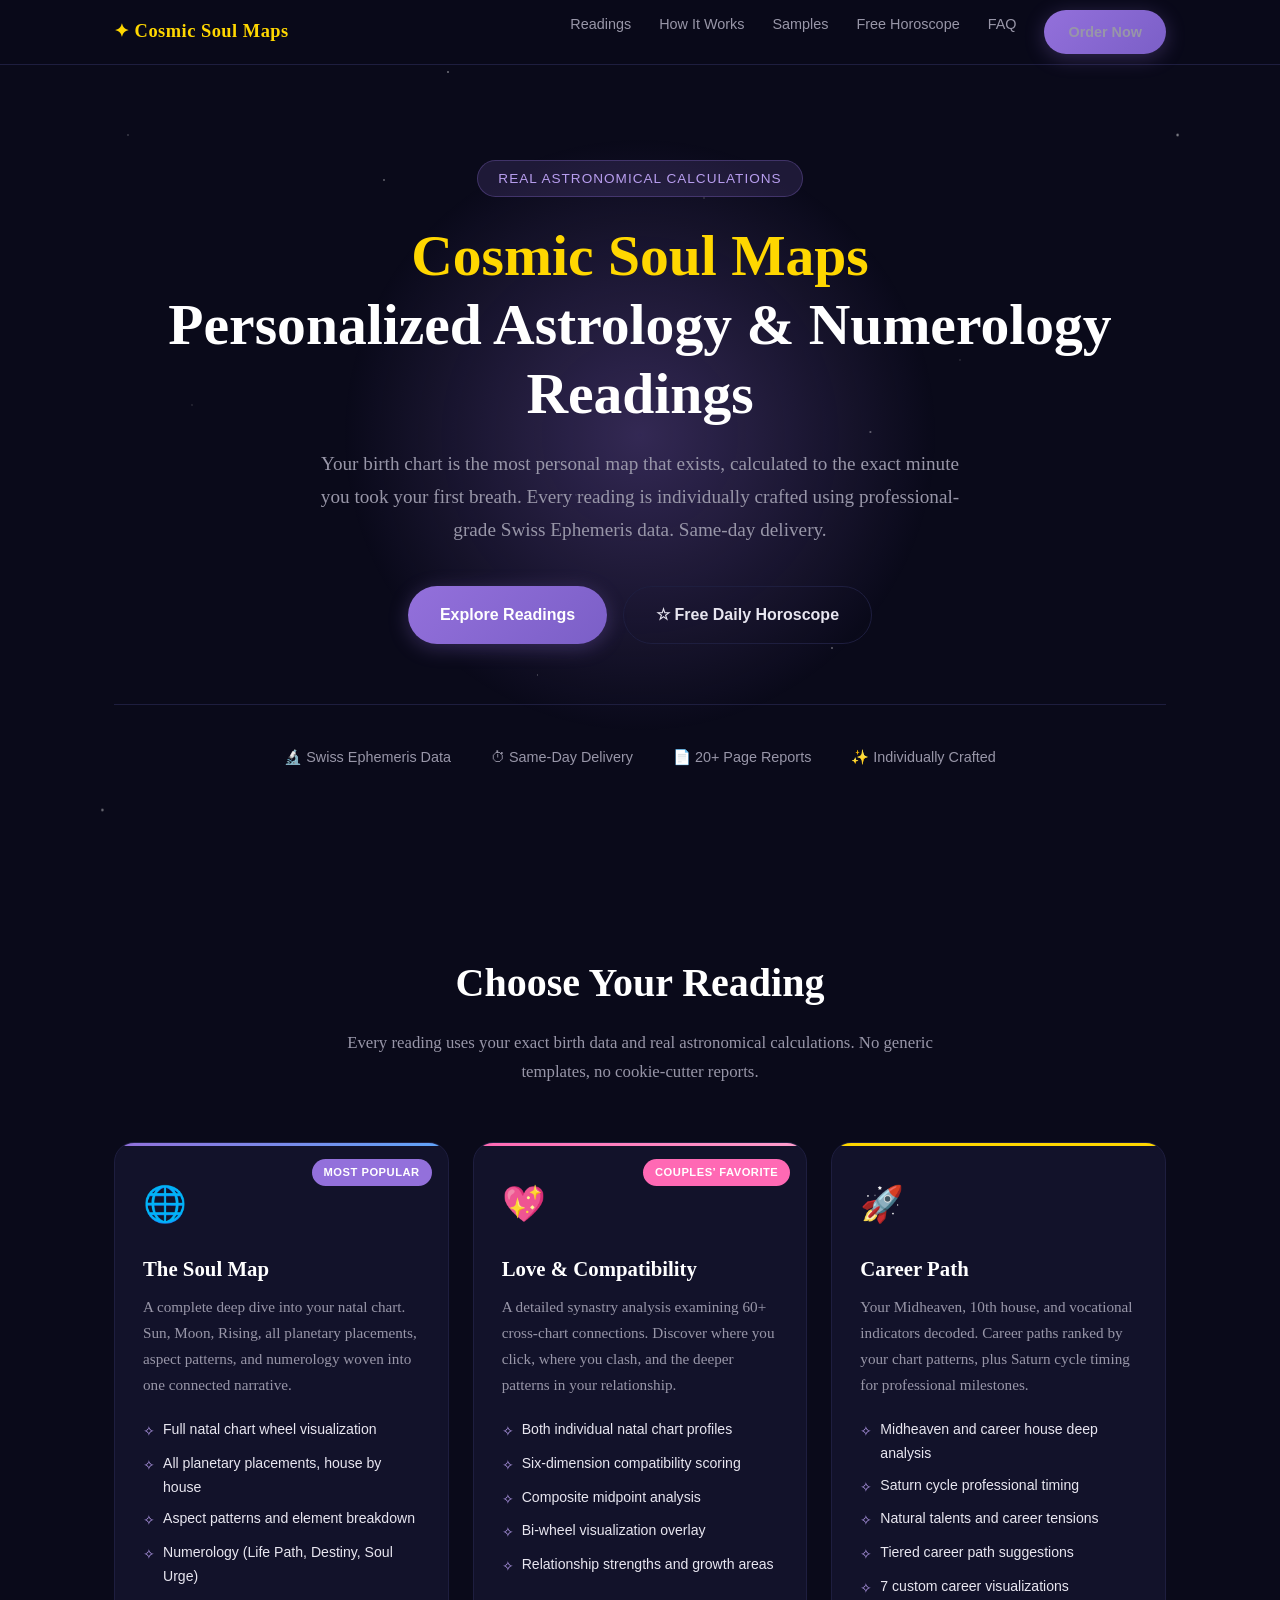
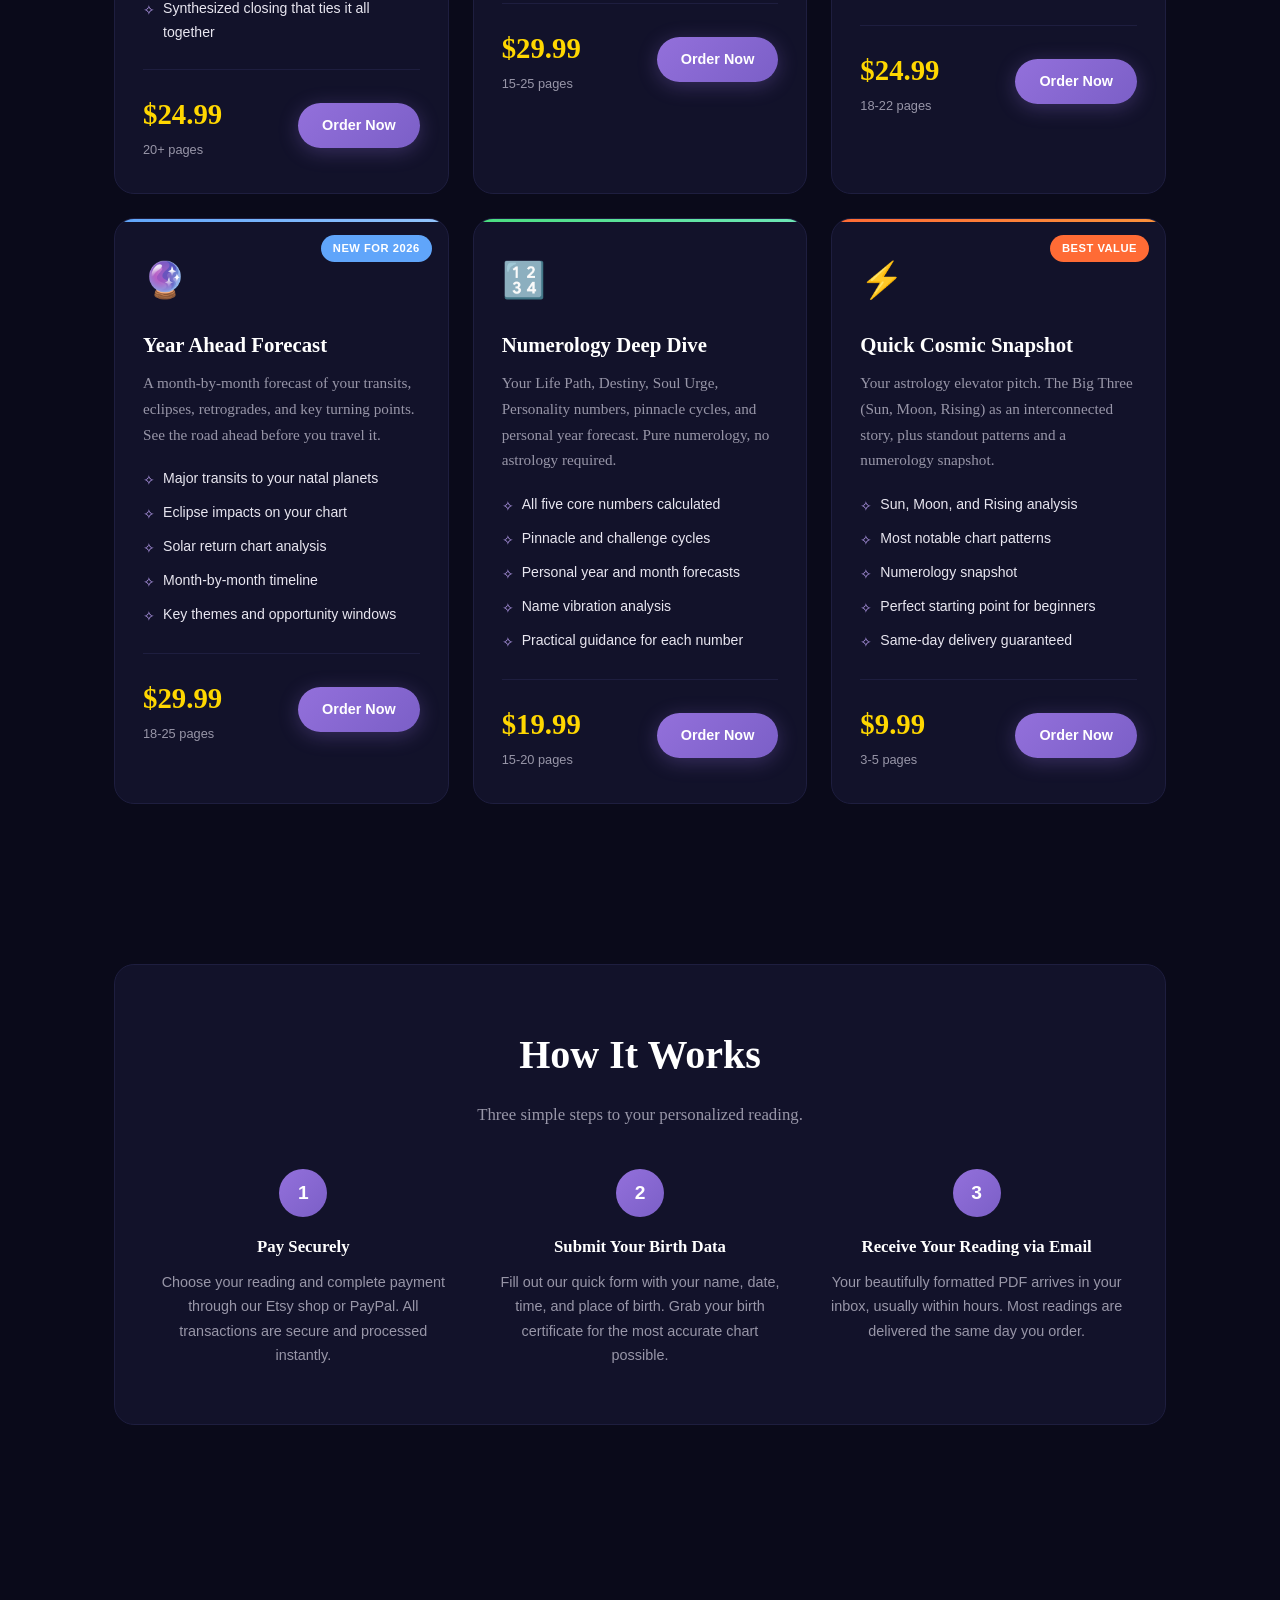
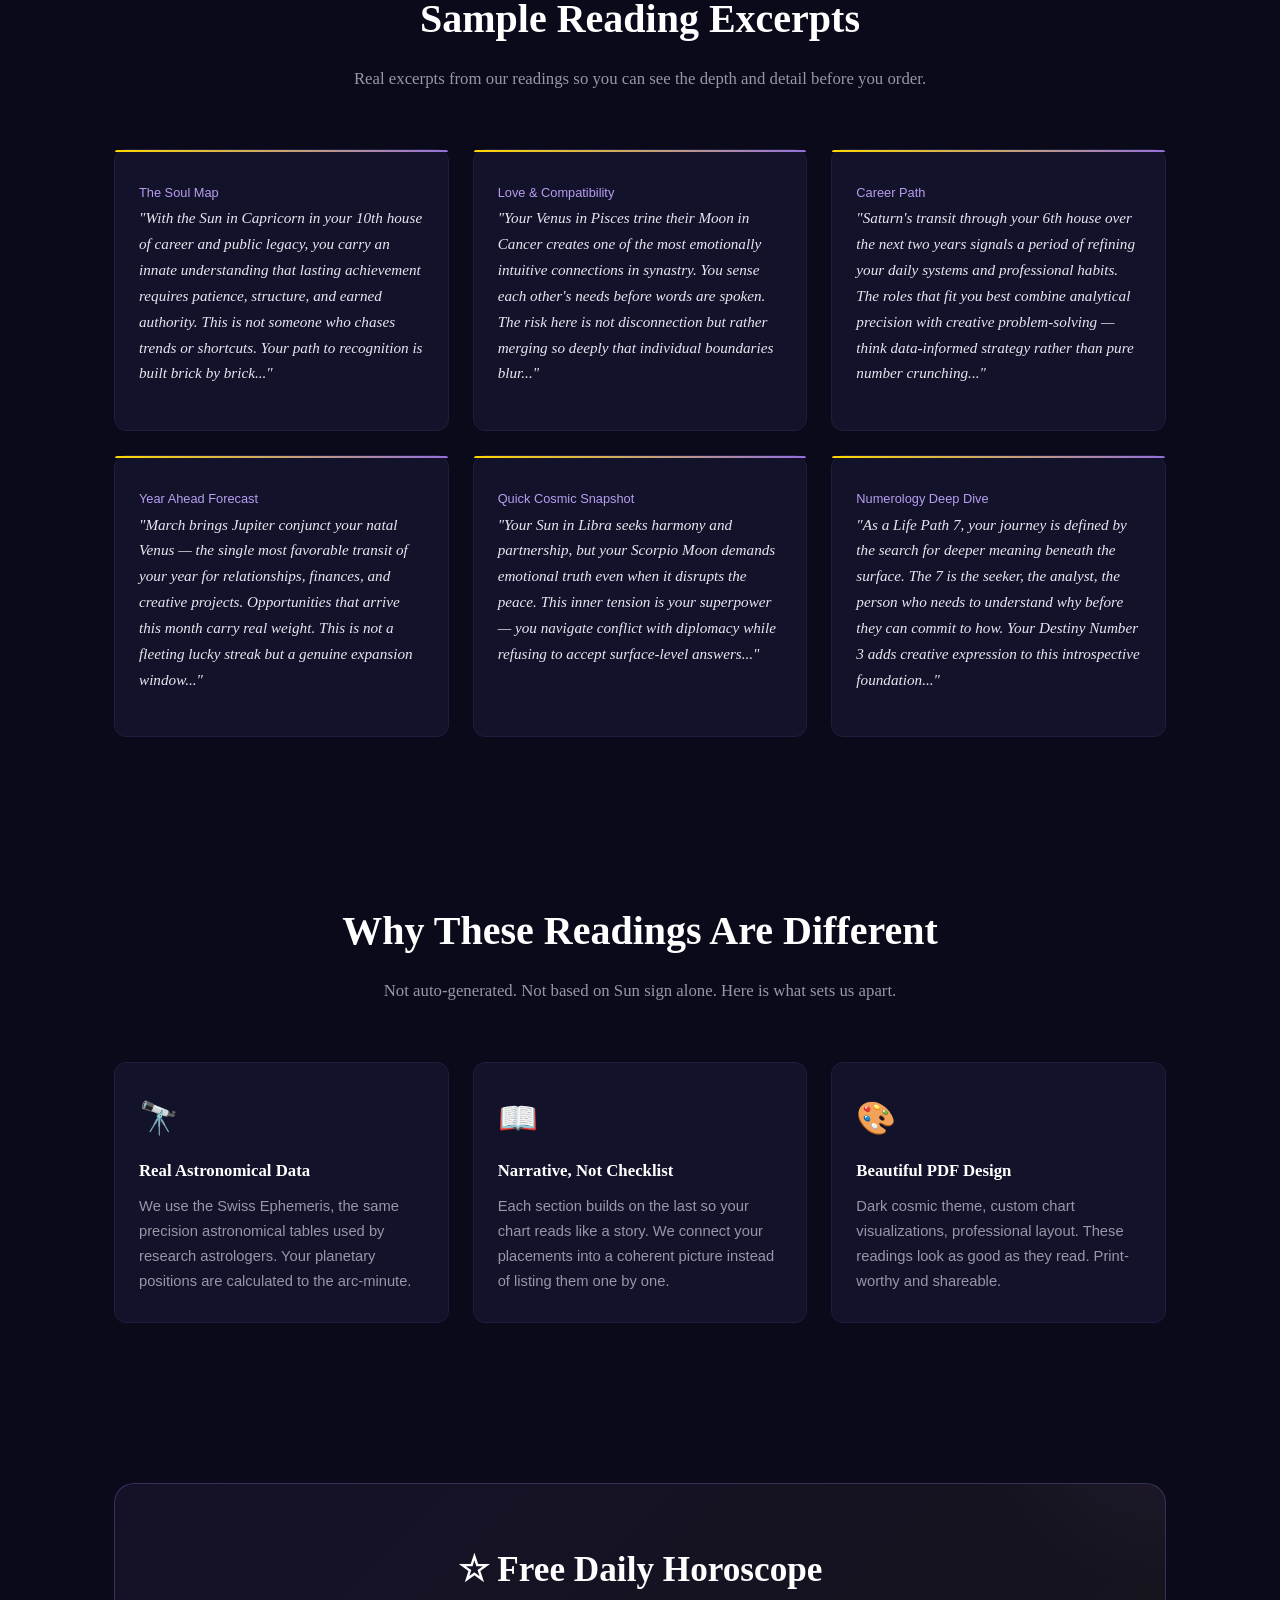
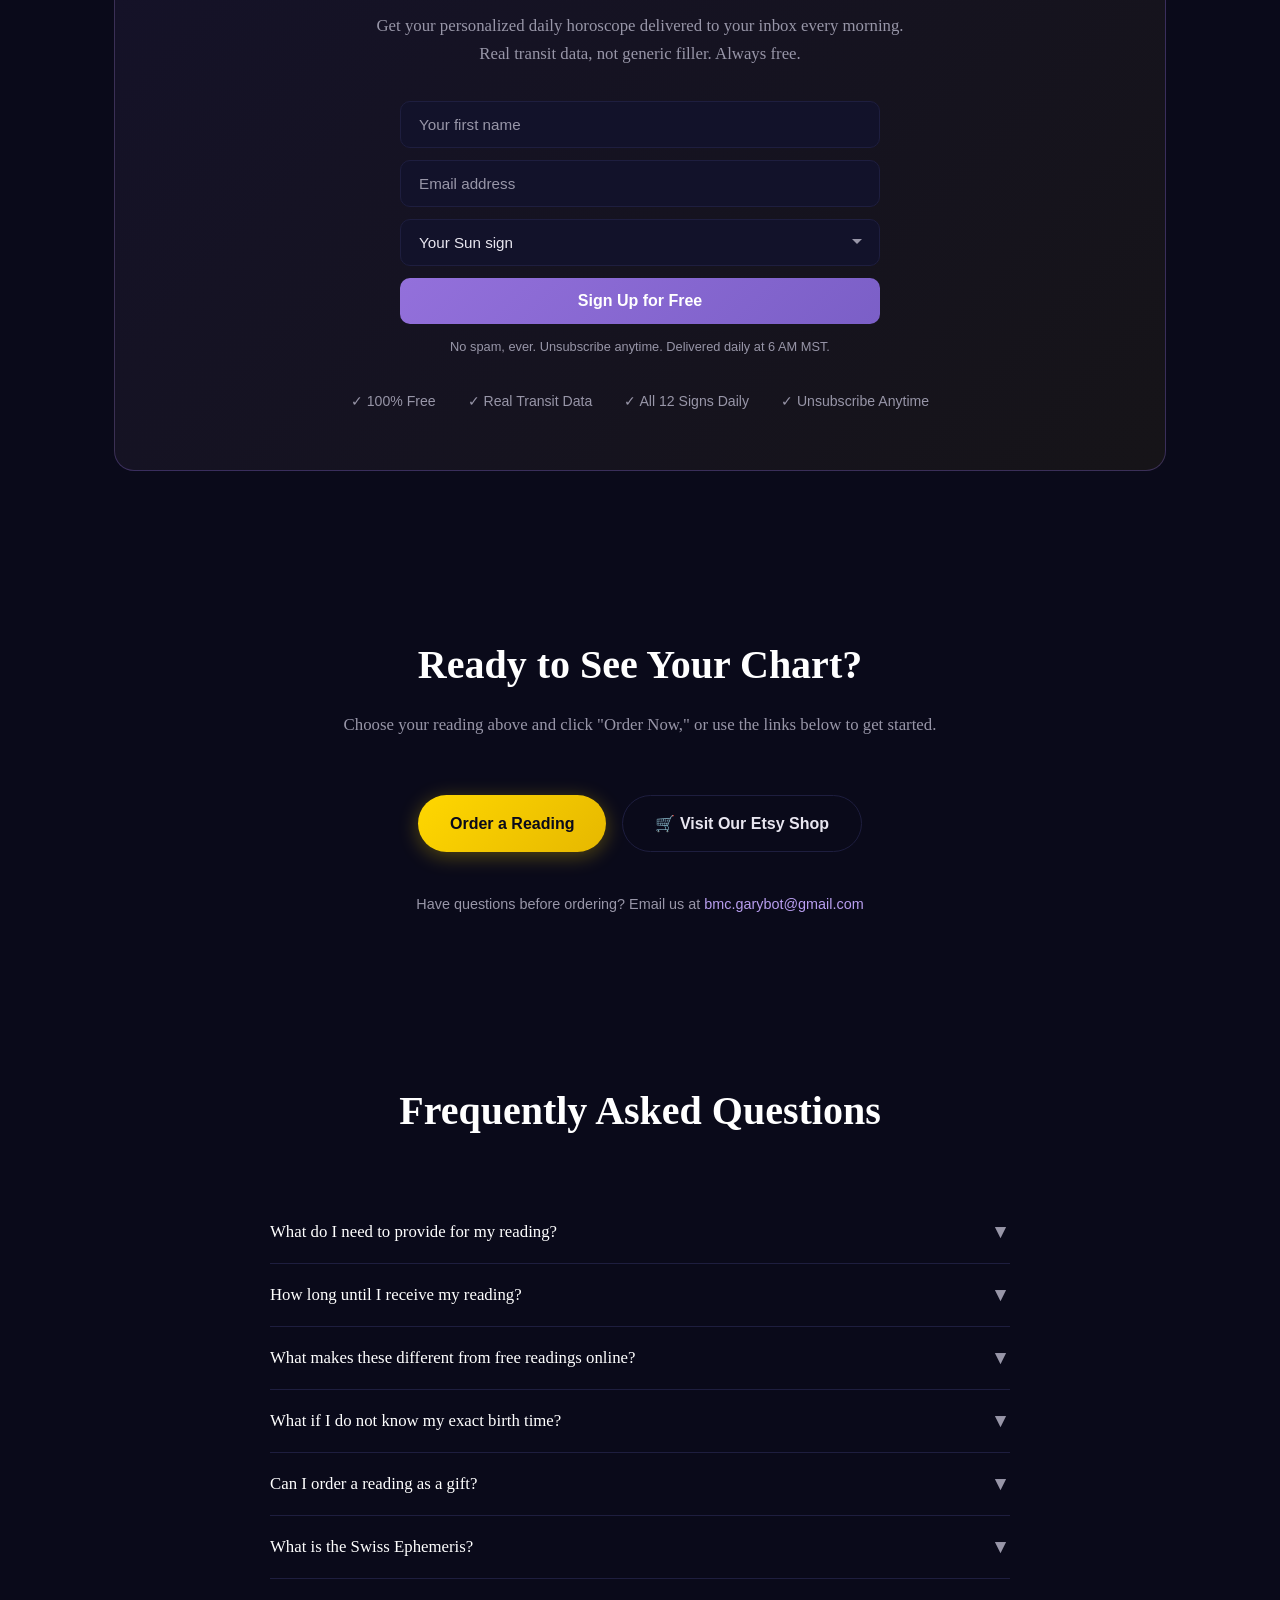
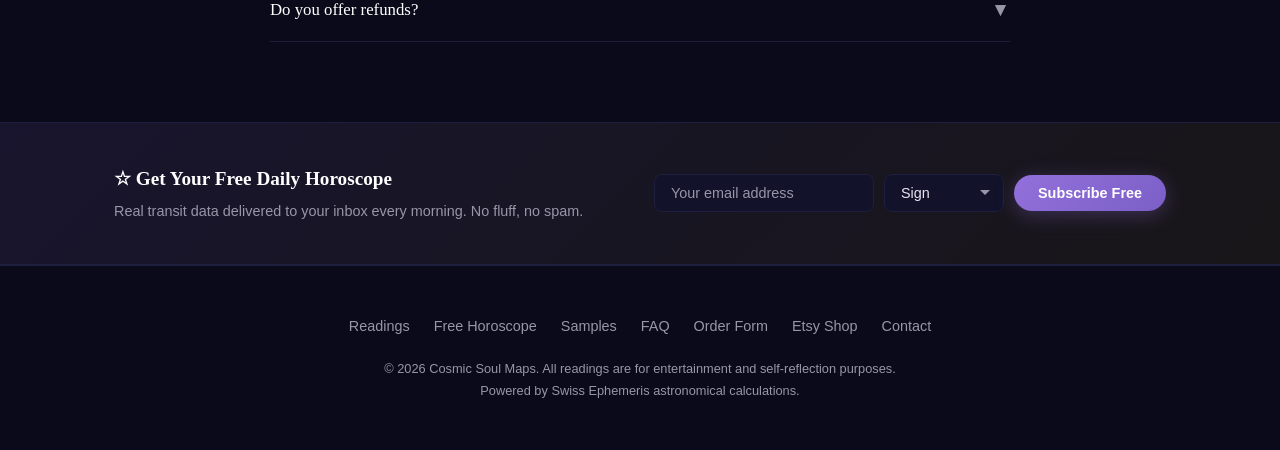
==== commit 6eacecad: "Remove all fake reviews/testimonials, replace with sample reading excerpts - Removed 6 fake reviews " ====
--- a/index.html
+++ b/index.html
@@ -224,7 +224,7 @@
         <ul class="nav-links">
             <li><a href="#readings">Readings</a></li>
             <li><a href="#how-it-works">How It Works</a></li>
-            <li><a href="#testimonials">Samples</a></li>
+            <li><a href="#samples">Samples</a></li>
             <li><a href="#horoscope">Free Horoscope</a></li>
             <li><a href="#faq">FAQ</a></li>
             <li><a href="order.html" class="btn btn-primary btn-sm">Order Now</a></li>
@@ -394,54 +394,36 @@
 </div>
 </section>
 
-<section id="testimonials">
+<section id="samples">
 <div class="container">
     <div class="section-header">
-        <h2>Inside Your Reading</h2>
-        <p>Real excerpts from our readings, showing the level of detail and personalization in every report.</p>
+        <h2>Sample Reading Excerpts</h2>
+        <p>Real excerpts from our readings so you can see the depth and detail before you order.</p>
     </div>
     <div class="testimonials-grid">
         <div class="testimonial-card">
-            <div class="testimonial-stars" style="color:var(--accent-light);font-size:.85rem;letter-spacing:1px">&#127760; THE SOUL MAP</div>
-            <p class="testimonial-text">"Your Sun in Scorpio in the 8th house doesn't do anything halfway. This is a chart built for depth — you process life through transformation, and surface-level anything feels like a waste of your time. With your Moon in Cancer sitting in the 4th, there's a private emotional world you guard fiercely. The square between them means your need for emotional security and your drive to tear things down and rebuild are in constant conversation."</p>
-            <div class="testimonial-author">
-                <span class="testimonial-product">Sample from a Birth Chart Reading</span>
-            </div>
+            <span class="testimonial-product">The Soul Map</span>
+            <p class="testimonial-text">"With the Sun in Capricorn in your 10th house of career and public legacy, you carry an innate understanding that lasting achievement requires patience, structure, and earned authority. This is not someone who chases trends or shortcuts. Your path to recognition is built brick by brick..."</p>
         </div>
         <div class="testimonial-card">
-            <div class="testimonial-stars" style="color:var(--accent-light);font-size:.85rem;letter-spacing:1px">&#128150; LOVE &amp; COMPATIBILITY</div>
-            <p class="testimonial-text">"His Venus conjunct your Mars within 2 degrees is one of the strongest attraction signatures in synastry. This isn't subtle chemistry — it's the kind of pull that's obvious to everyone in the room. Where it gets interesting is her Saturn square his Moon: the emotional pacing between you two is genuinely different, and learning to navigate that gap is where this relationship either deepens or stalls."</p>
-            <div class="testimonial-author">
-                <span class="testimonial-product">Sample from a Love &amp; Compatibility Reading</span>
-            </div>
+            <span class="testimonial-product">Love &amp; Compatibility</span>
+            <p class="testimonial-text">"Your Venus in Pisces trine their Moon in Cancer creates one of the most emotionally intuitive connections in synastry. You sense each other's needs before words are spoken. The risk here is not disconnection but rather merging so deeply that individual boundaries blur..."</p>
         </div>
         <div class="testimonial-card">
-            <div class="testimonial-stars" style="color:var(--accent-light);font-size:.85rem;letter-spacing:1px">&#128640; CAREER PATH</div>
-            <p class="testimonial-text">"Your Midheaven in Aquarius with Uranus in the 10th house points to a career that breaks molds rather than fits them. Traditional corporate ladders will feel suffocating. The trine from Jupiter in your 6th house suggests the daily work itself needs to feel meaningful — you're not someone who can clock in and check out. Your Saturn return at age 29-30 is the window where career clarity typically crystallizes for this placement."</p>
-            <div class="testimonial-author">
-                <span class="testimonial-product">Sample from a Career Path Reading</span>
-            </div>
+            <span class="testimonial-product">Career Path</span>
+            <p class="testimonial-text">"Saturn's transit through your 6th house over the next two years signals a period of refining your daily systems and professional habits. The roles that fit you best combine analytical precision with creative problem-solving — think data-informed strategy rather than pure number crunching..."</p>
         </div>
         <div class="testimonial-card">
-            <div class="testimonial-stars" style="color:var(--accent-light);font-size:.85rem;letter-spacing:1px">&#128302; YEAR AHEAD FORECAST</div>
-            <p class="testimonial-text">"March 2026 brings a lunar eclipse at 14&deg; Virgo landing directly on your natal Pluto. Eclipse contacts to Pluto don't whisper — they rearrange. Something you've been holding onto too tightly gets loosened whether you're ready or not. By the time Jupiter trines your Sun in May, the thing that felt like a loss starts looking like the door you needed opened."</p>
-            <div class="testimonial-author">
-                <span class="testimonial-product">Sample from a Year Ahead Forecast</span>
-            </div>
+            <span class="testimonial-product">Year Ahead Forecast</span>
+            <p class="testimonial-text">"March brings Jupiter conjunct your natal Venus — the single most favorable transit of your year for relationships, finances, and creative projects. Opportunities that arrive this month carry real weight. This is not a fleeting lucky streak but a genuine expansion window..."</p>
         </div>
         <div class="testimonial-card">
-            <div class="testimonial-stars" style="color:var(--accent-light);font-size:.85rem;letter-spacing:1px">&#128290; NUMEROLOGY DEEP DIVE</div>
-            <p class="testimonial-text">"Life Path 7 with a Destiny Number 3 is a genuine tension in your chart. The 7 needs solitude, research, depth — it's the hermit energy that recharges by going inward. But the 3 is creative expression, social connection, the part of you that lights up when you're making people laugh or building something beautiful. Your work in this lifetime is figuring out how to honor both without burning out on either."</p>
-            <div class="testimonial-author">
-                <span class="testimonial-product">Sample from a Numerology Deep Dive</span>
-            </div>
+            <span class="testimonial-product">Quick Cosmic Snapshot</span>
+            <p class="testimonial-text">"Your Sun in Libra seeks harmony and partnership, but your Scorpio Moon demands emotional truth even when it disrupts the peace. This inner tension is your superpower — you navigate conflict with diplomacy while refusing to accept surface-level answers..."</p>
         </div>
         <div class="testimonial-card">
-            <div class="testimonial-stars" style="color:var(--accent-light);font-size:.85rem;letter-spacing:1px">&#9889; QUICK SNAPSHOT</div>
-            <p class="testimonial-text">"Sun in Gemini, Moon in Capricorn, Libra Rising. You lead with charm and diplomacy (Libra Rising), but underneath there's a mind that never stops analyzing (Gemini Sun) and an emotional core that's far more serious and ambitious than people expect (Cap Moon). People meet the social butterfly. The inner world is a strategist building something brick by brick."</p>
-            <div class="testimonial-author">
-                <span class="testimonial-product">Sample from a Quick Cosmic Snapshot</span>
-            </div>
+            <span class="testimonial-product">Numerology Deep Dive</span>
+            <p class="testimonial-text">"As a Life Path 7, your journey is defined by the search for deeper meaning beneath the surface. The 7 is the seeker, the analyst, the person who needs to understand why before they can commit to how. Your Destiny Number 3 adds creative expression to this introspective foundation..."</p>
         </div>
     </div>
 </div>
@@ -593,7 +575,7 @@
         <div class="footer-links">
             <a href="#readings">Readings</a>
             <a href="#horoscope">Free Horoscope</a>
-            <a href="#testimonials">Samples</a>
+            <a href="#samples">Samples</a>
             <a href="#faq">FAQ</a>
             <a href="order.html">Order Form</a>
             <a href="https://www.etsy.com/shop/CosmicSoulMaps" target="_blank" rel="noopener">Etsy Shop</a>
--- a/style.css
+++ b/style.css
@@ -143,13 +143,7 @@
 .form-divider{border:none;border-top:1px solid var(--card-border);margin:32px 0}
 
 /* Testimonials */
-.testimonials-summary{display:flex;align-items:center;justify-content:center;gap:48px;margin-bottom:40px;padding:28px 32px;background:var(--card-bg);border:1px solid var(--card-border);border-radius:var(--radius-lg);flex-wrap:wrap}
-.testimonials-rating{text-align:center}
-.rating-number{display:block;font-size:3rem;font-weight:bold;color:var(--gold);line-height:1}
-.rating-stars{color:var(--gold);font-size:1.3rem;letter-spacing:2px;margin:4px 0}
-.rating-count{font-size:.85rem;color:var(--text-dim);font-family:-apple-system,BlinkMacSystemFont,'Segoe UI',sans-serif}
-.rating-bars{display:flex;flex-direction:column;gap:6px;min-width:200px}
-.rating-bar-row{display:flex;align-items:center;gap:8px;font-family:-apple-system,BlinkMacSystemFont,'Segoe UI',sans-serif;font-size:.82rem;color:var(--text-dim)}
+
 .bar-label{width:32px;text-align:right;flex-shrink:0}
 .bar-track{flex:1;height:8px;background:rgba(255,255,255,.08);border-radius:4px;overflow:hidden}
 .bar-fill{height:100%;background:linear-gradient(90deg,var(--gold),#e6b800);border-radius:4px}
@@ -158,11 +152,9 @@
 .testimonial-card{background:var(--card-bg);border:1px solid var(--card-border);border-radius:var(--radius);padding:28px 24px;position:relative;transition:border-color .3s,transform .3s}
 .testimonial-card:hover{border-color:var(--accent);transform:translateY(-2px)}
 .testimonial-card::before{content:'';position:absolute;top:0;left:0;right:0;height:2px;background:linear-gradient(90deg,var(--gold),var(--accent));border-radius:var(--radius) var(--radius) 0 0}
-.testimonial-stars{color:var(--gold);font-size:1.1rem;margin-bottom:12px;letter-spacing:2px}
+
 .testimonial-text{color:var(--text);font-size:.95rem;line-height:1.7;margin-bottom:16px;font-style:italic}
-.testimonial-author{display:flex;align-items:center;gap:12px;padding-top:12px;border-top:1px solid var(--card-border);flex-wrap:wrap}
-.testimonial-name{color:var(--text-bright);font-weight:bold;font-size:.9rem;font-family:-apple-system,BlinkMacSystemFont,'Segoe UI',sans-serif}
-.testimonial-badge{display:inline-flex;align-items:center;gap:4px;font-size:.72rem;font-family:-apple-system,BlinkMacSystemFont,'Segoe UI',sans-serif;color:var(--success);background:rgba(74,222,128,.1);border:1px solid rgba(74,222,128,.25);padding:2px 8px;border-radius:50px;letter-spacing:.3px}
+
 .testimonial-product{color:var(--accent-light);font-size:.8rem;font-family:-apple-system,BlinkMacSystemFont,'Segoe UI',sans-serif;margin-left:auto}
 
 /* Email capture banner */
@@ -192,8 +184,7 @@
 .trust-bar{gap:20px}
 .hperks{flex-direction:column;align-items:center;gap:16px}
 .testimonials-grid{grid-template-columns:1fr}
-.testimonials-summary{flex-direction:column;gap:24px;text-align:center}
-.rating-bars{min-width:0;width:100%}
+
 .email-capture-inner{flex-direction:column;text-align:center}
 .email-capture-form{flex-direction:column;width:100%}
 .email-capture-form input,.email-capture-form select{width:100%;min-width:0}
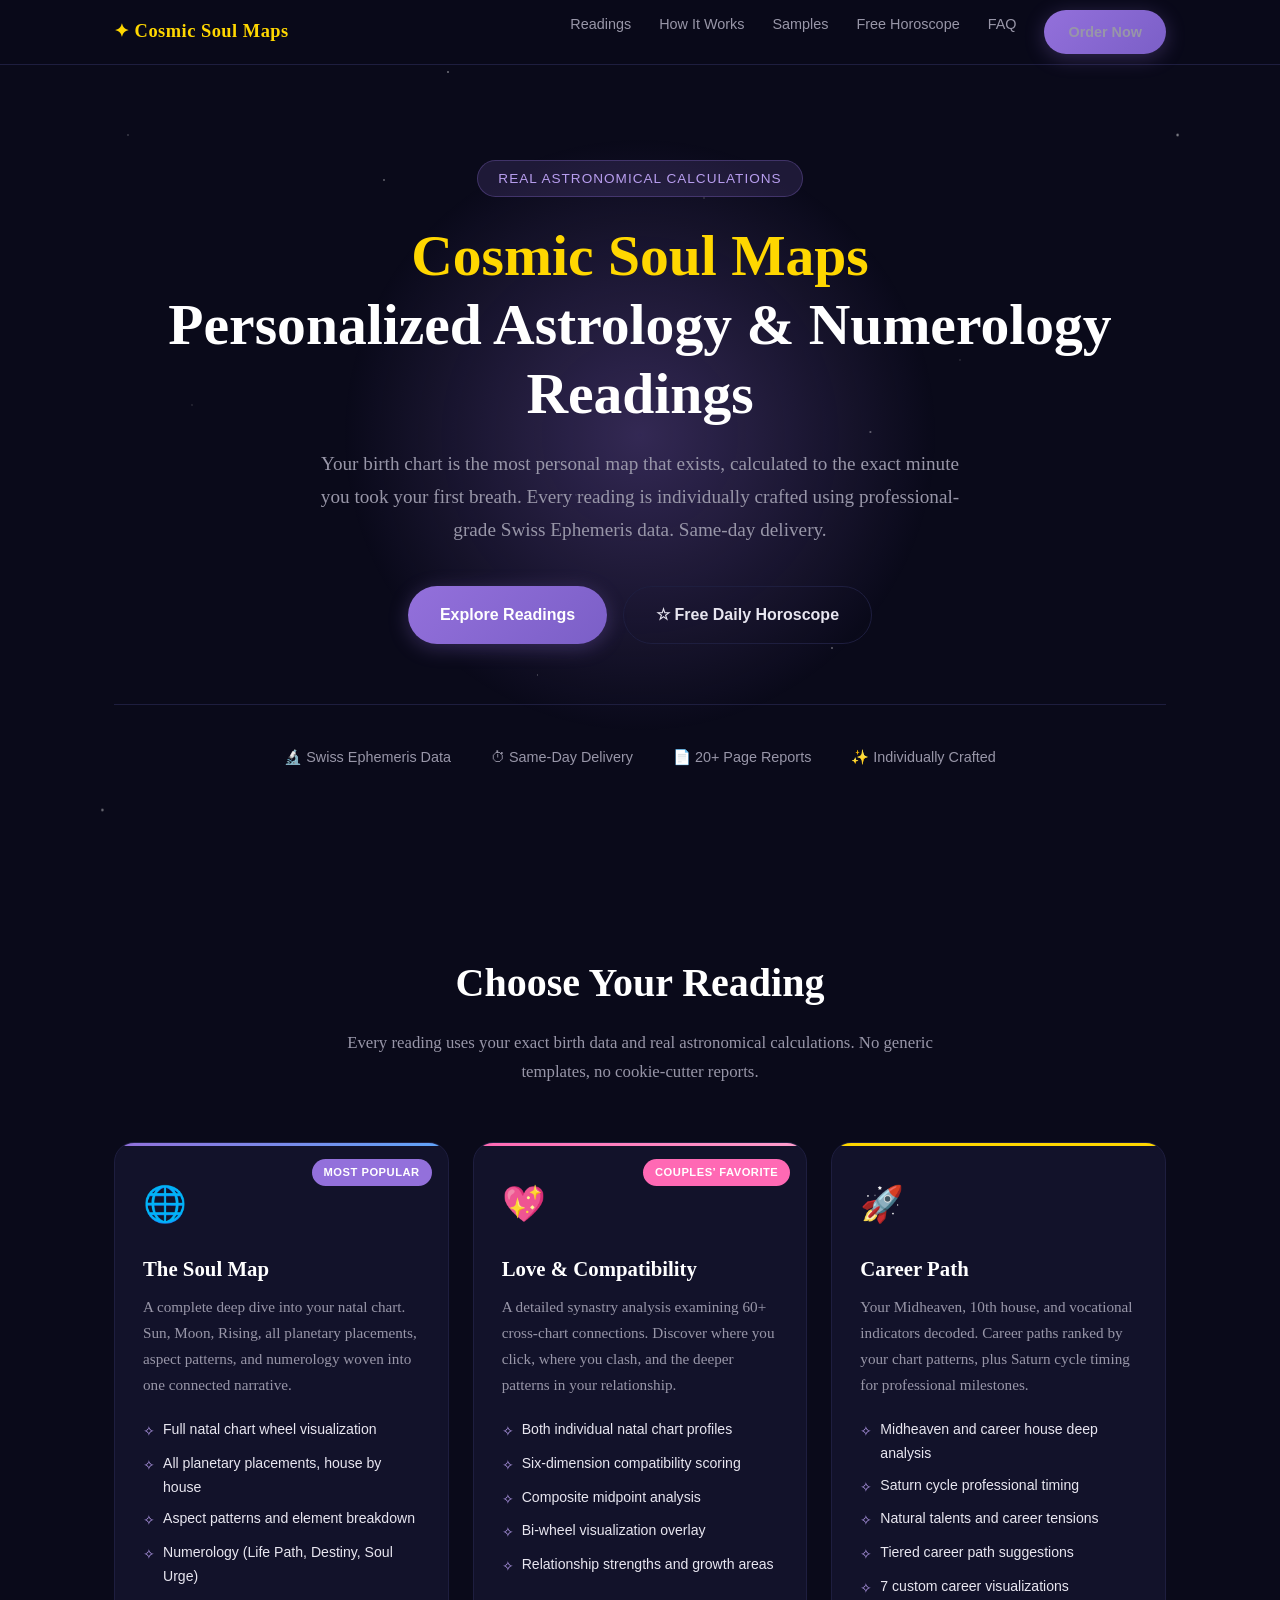
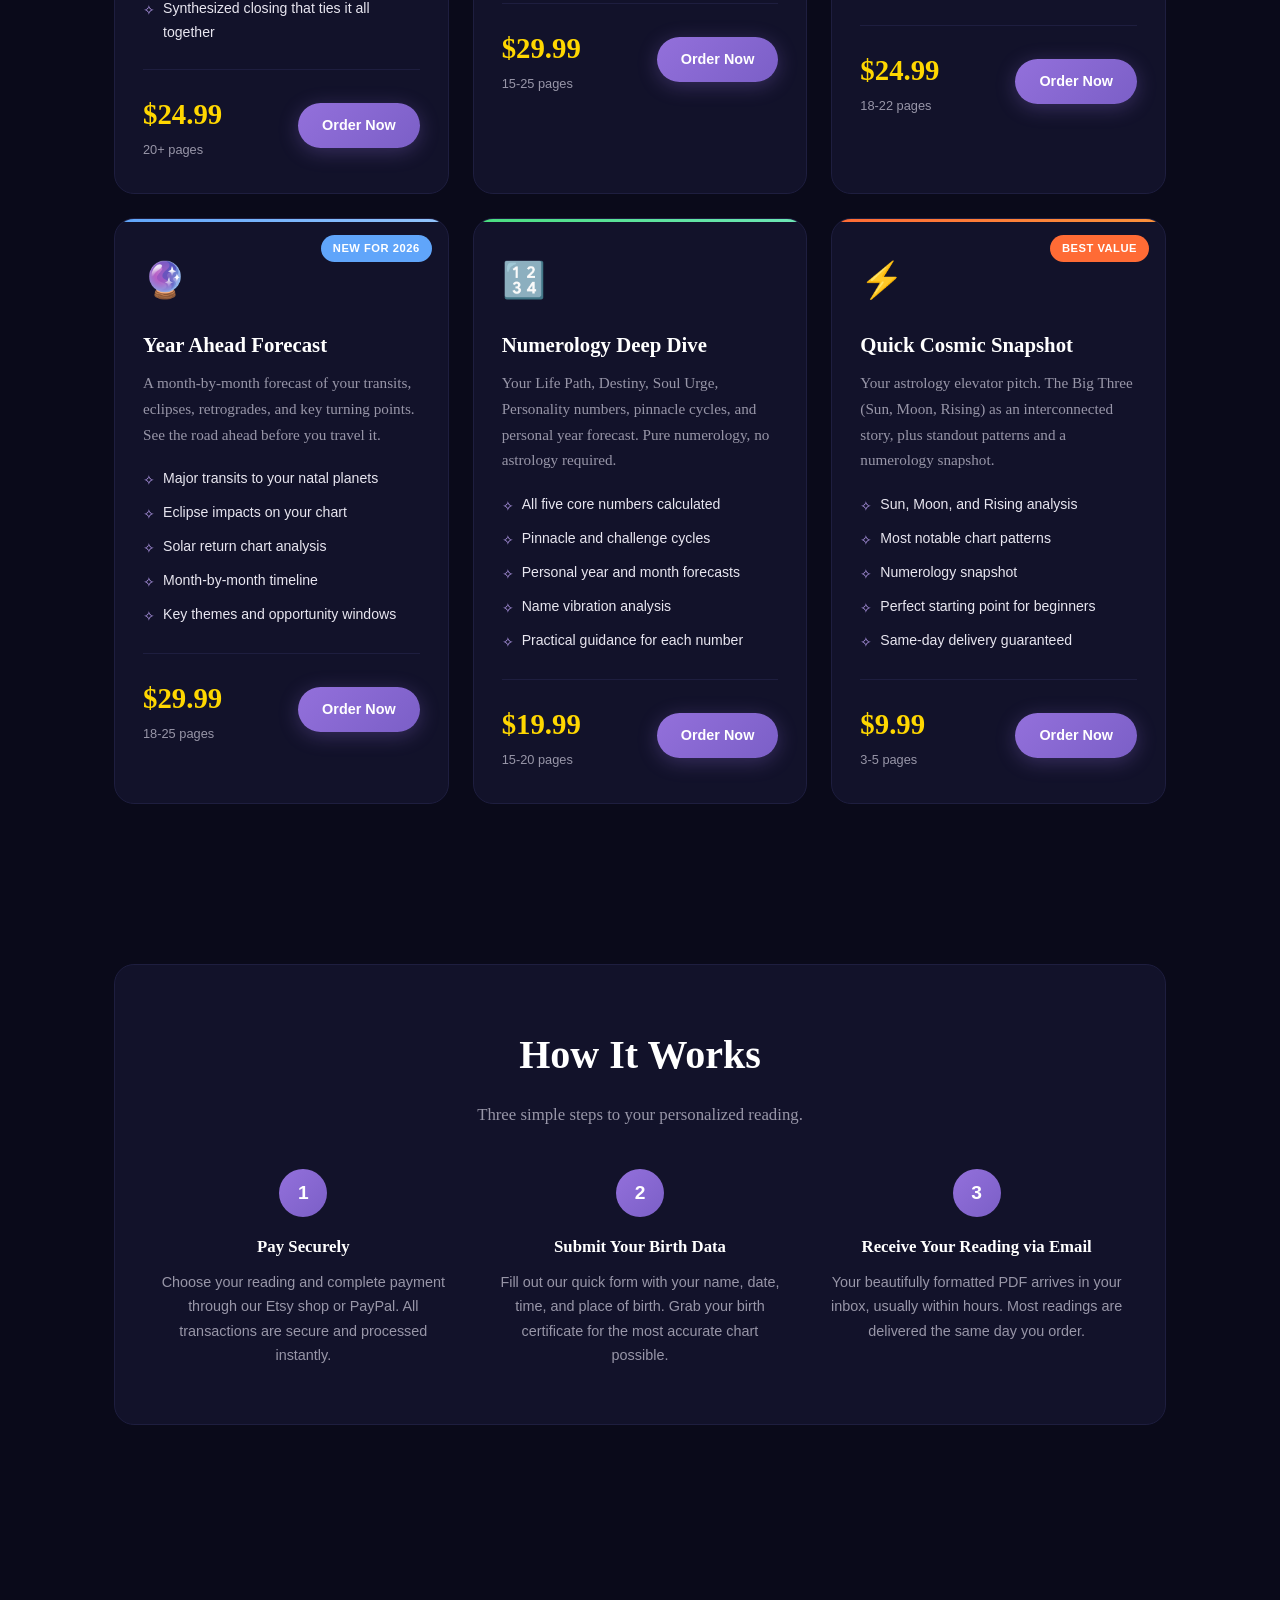
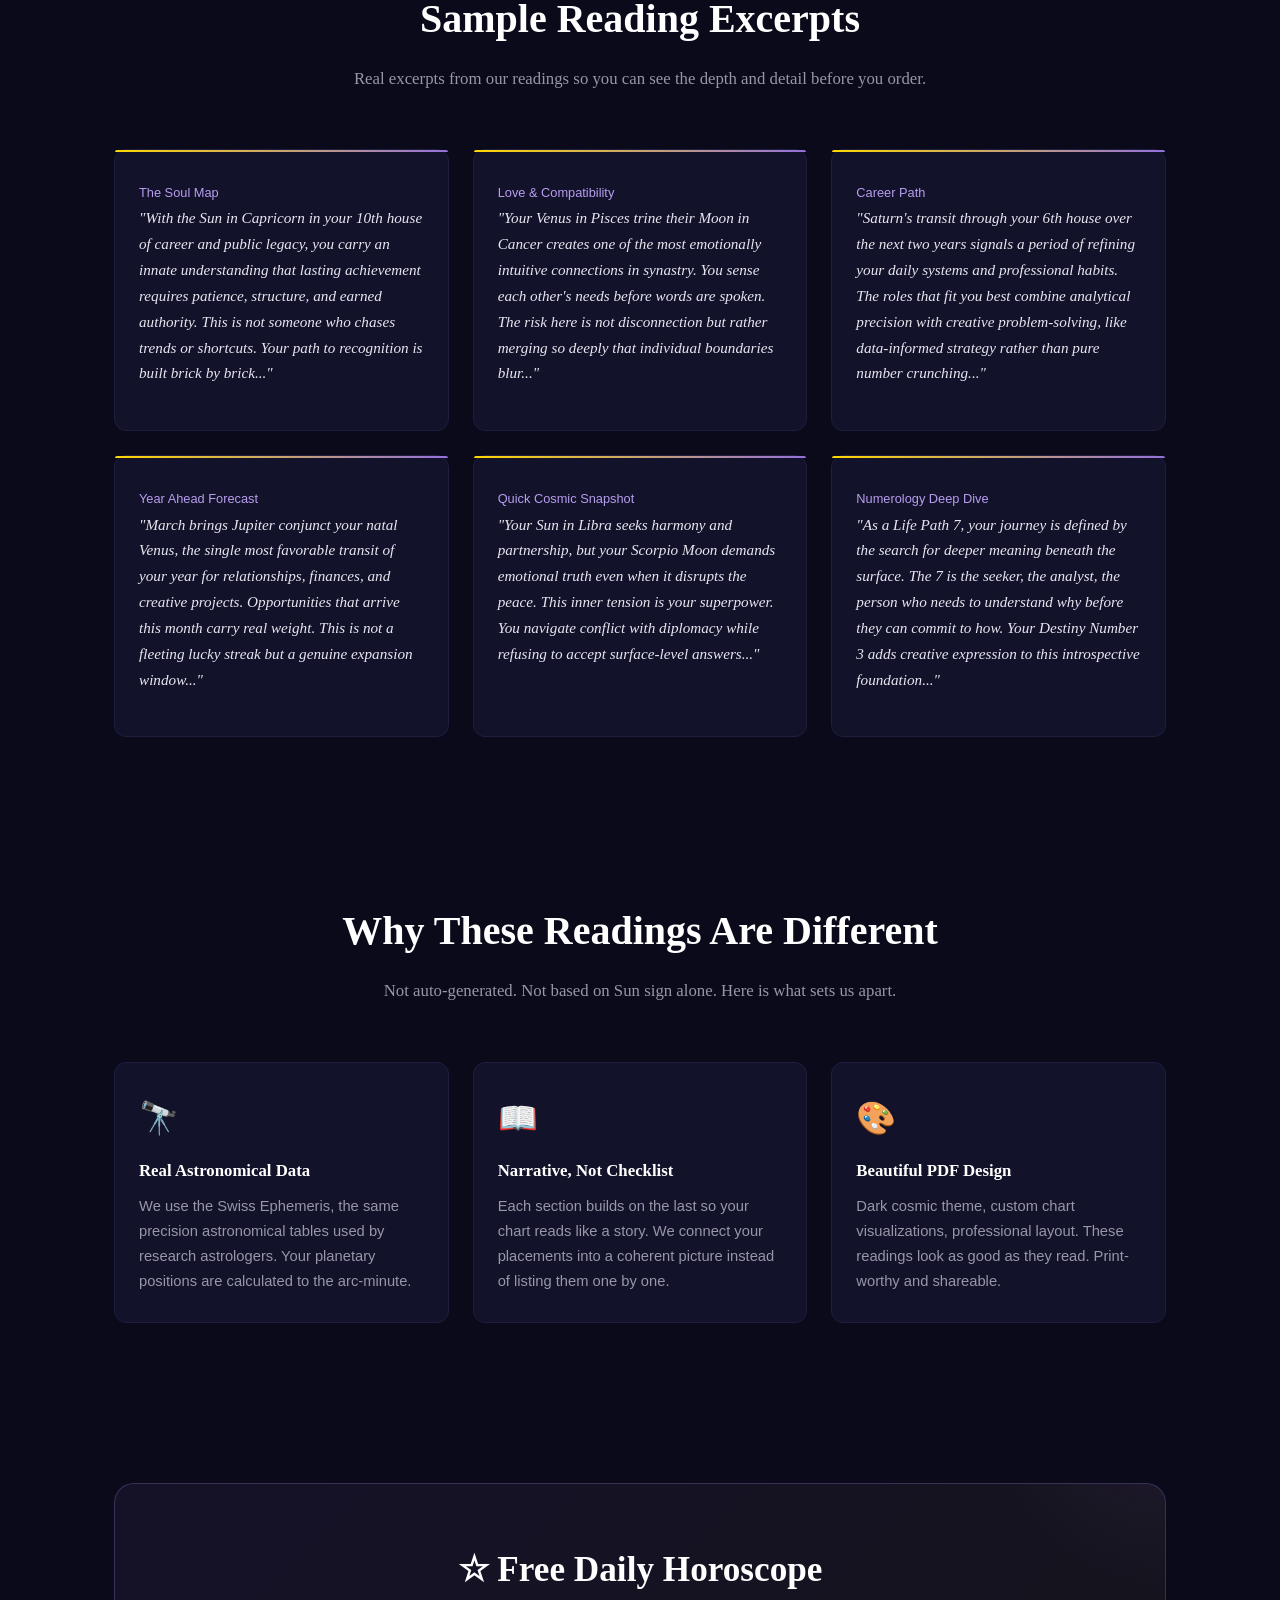
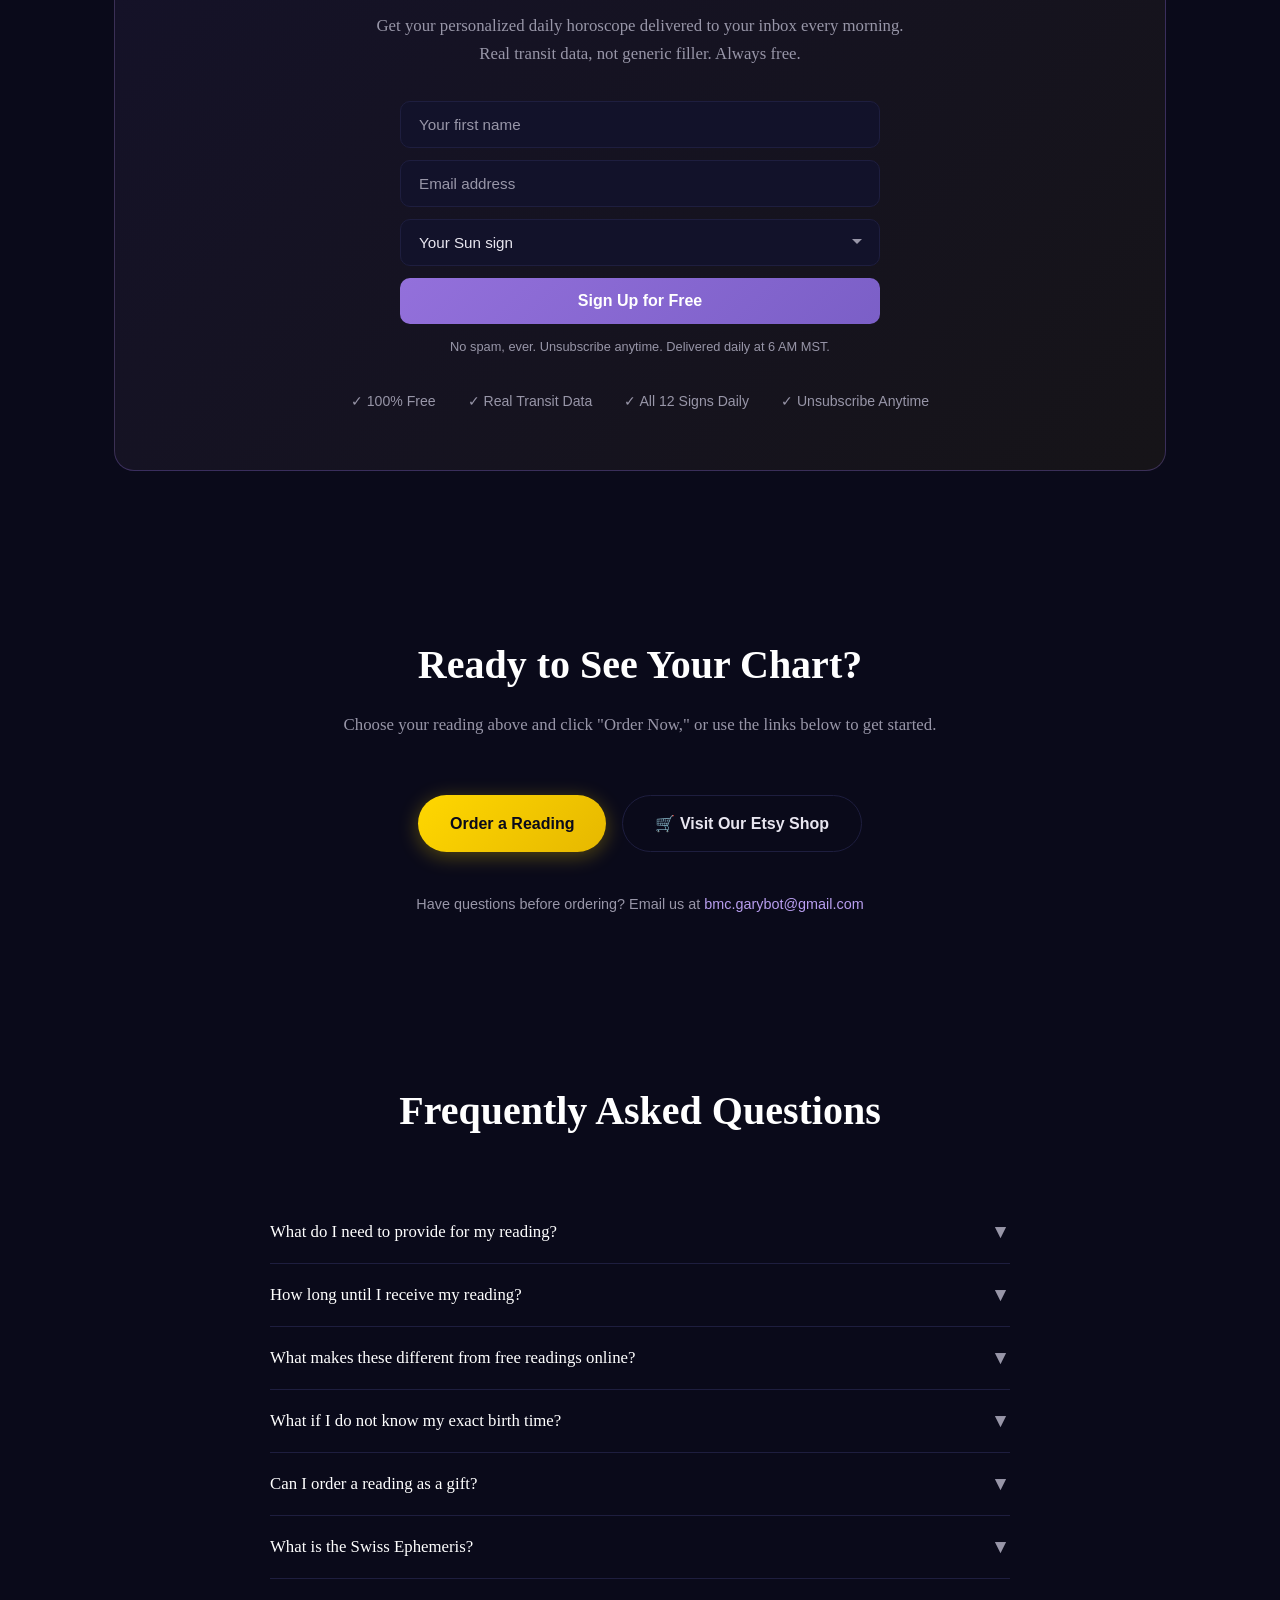
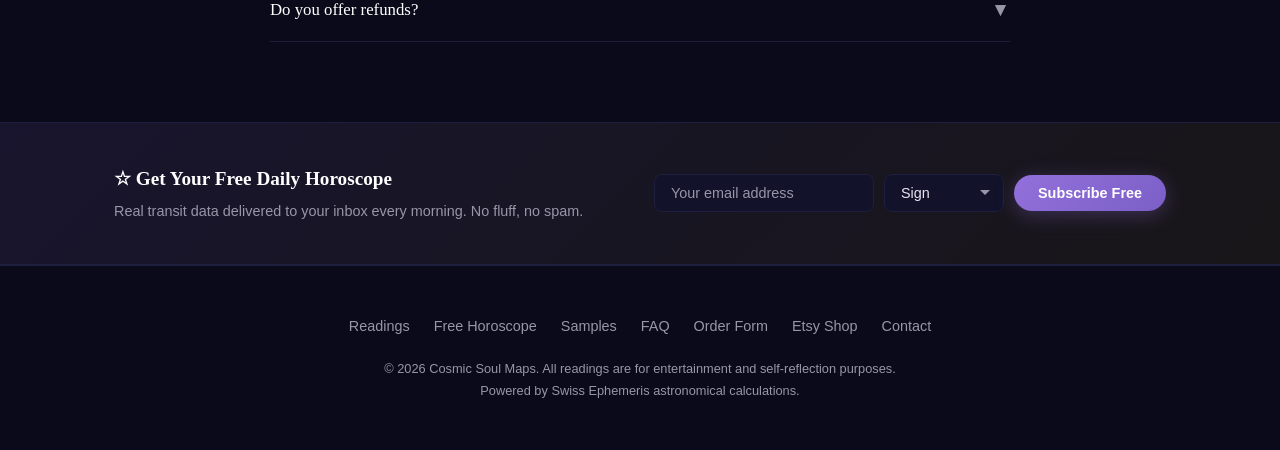
==== commit b7940091: "Remove em dashes from sample reading excerpts" ====
--- a/index.html
+++ b/index.html
@@ -411,15 +411,15 @@
         </div>
         <div class="testimonial-card">
             <span class="testimonial-product">Career Path</span>
-            <p class="testimonial-text">"Saturn's transit through your 6th house over the next two years signals a period of refining your daily systems and professional habits. The roles that fit you best combine analytical precision with creative problem-solving — think data-informed strategy rather than pure number crunching..."</p>
+            <p class="testimonial-text">"Saturn's transit through your 6th house over the next two years signals a period of refining your daily systems and professional habits. The roles that fit you best combine analytical precision with creative problem-solving, like data-informed strategy rather than pure number crunching..."</p>
         </div>
         <div class="testimonial-card">
             <span class="testimonial-product">Year Ahead Forecast</span>
-            <p class="testimonial-text">"March brings Jupiter conjunct your natal Venus — the single most favorable transit of your year for relationships, finances, and creative projects. Opportunities that arrive this month carry real weight. This is not a fleeting lucky streak but a genuine expansion window..."</p>
+            <p class="testimonial-text">"March brings Jupiter conjunct your natal Venus, the single most favorable transit of your year for relationships, finances, and creative projects. Opportunities that arrive this month carry real weight. This is not a fleeting lucky streak but a genuine expansion window..."</p>
         </div>
         <div class="testimonial-card">
             <span class="testimonial-product">Quick Cosmic Snapshot</span>
-            <p class="testimonial-text">"Your Sun in Libra seeks harmony and partnership, but your Scorpio Moon demands emotional truth even when it disrupts the peace. This inner tension is your superpower — you navigate conflict with diplomacy while refusing to accept surface-level answers..."</p>
+            <p class="testimonial-text">"Your Sun in Libra seeks harmony and partnership, but your Scorpio Moon demands emotional truth even when it disrupts the peace. This inner tension is your superpower. You navigate conflict with diplomacy while refusing to accept surface-level answers..."</p>
         </div>
         <div class="testimonial-card">
             <span class="testimonial-product">Numerology Deep Dive</span>
